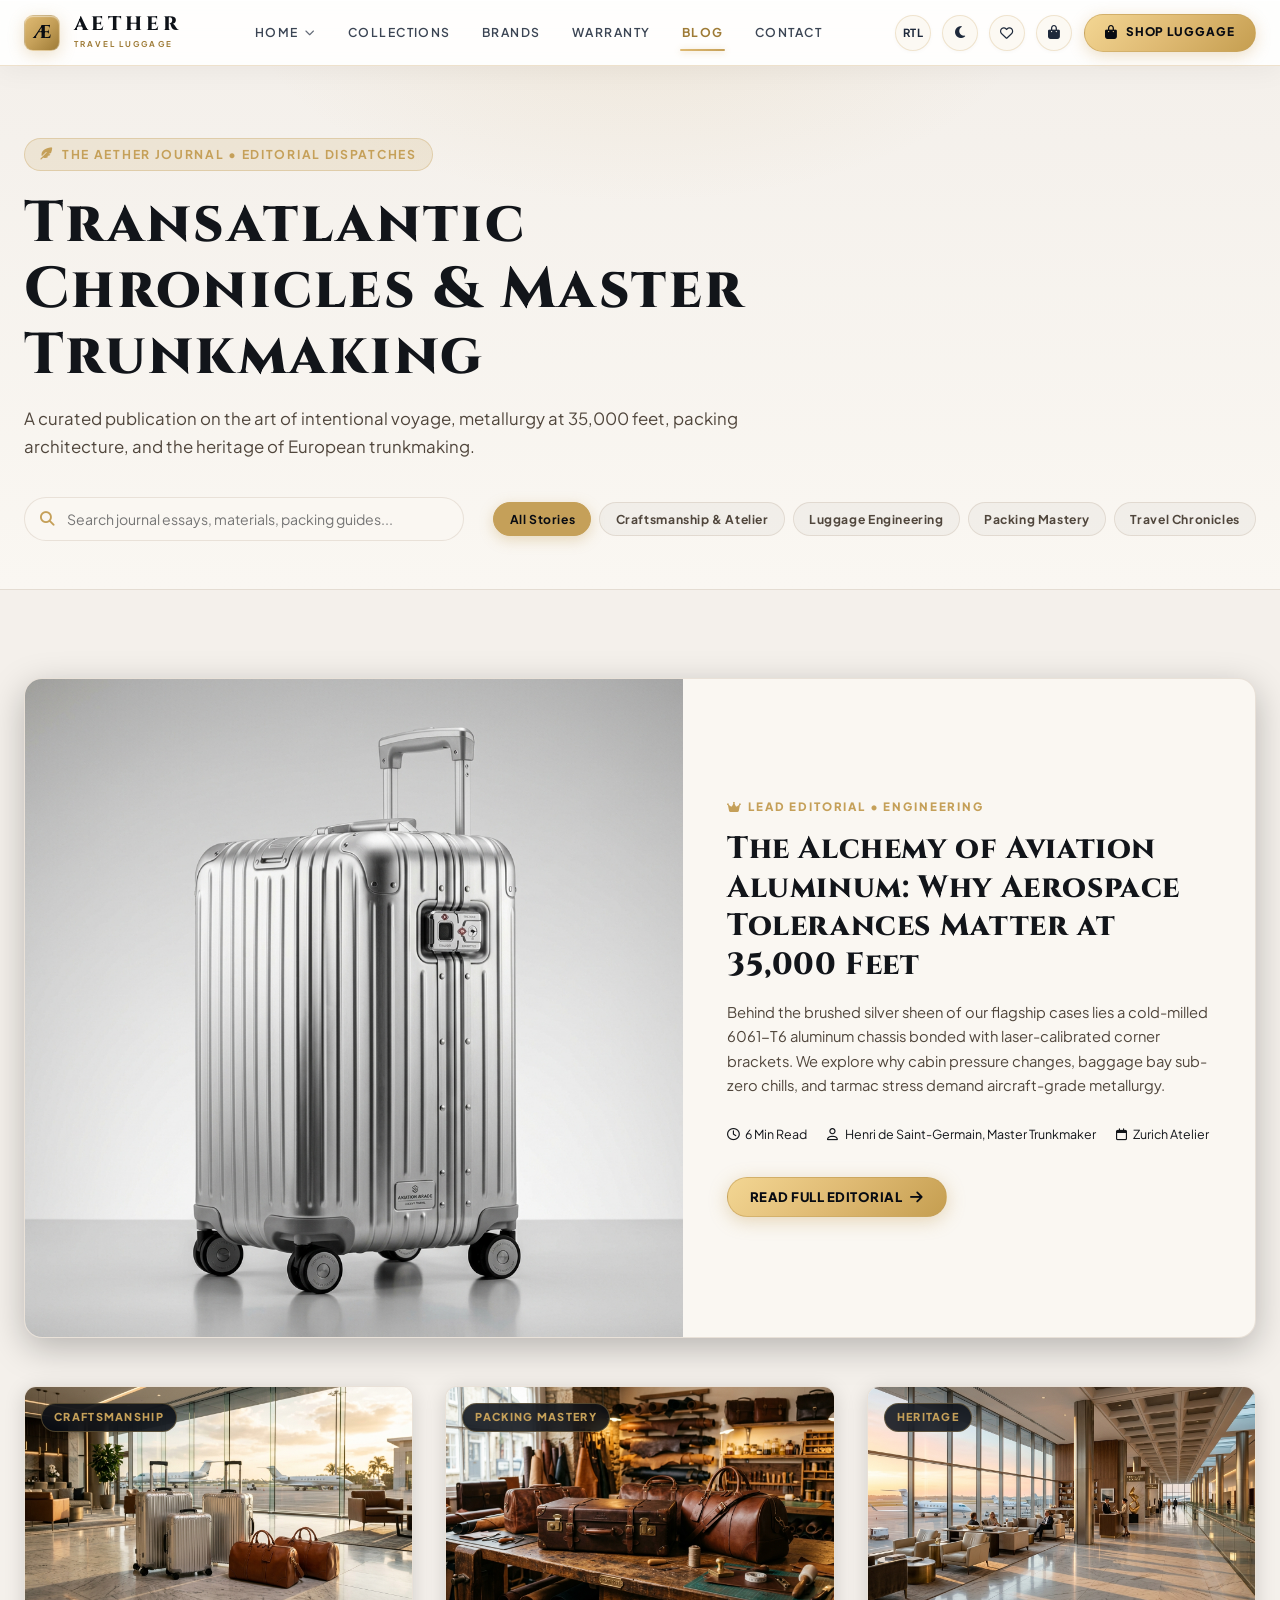
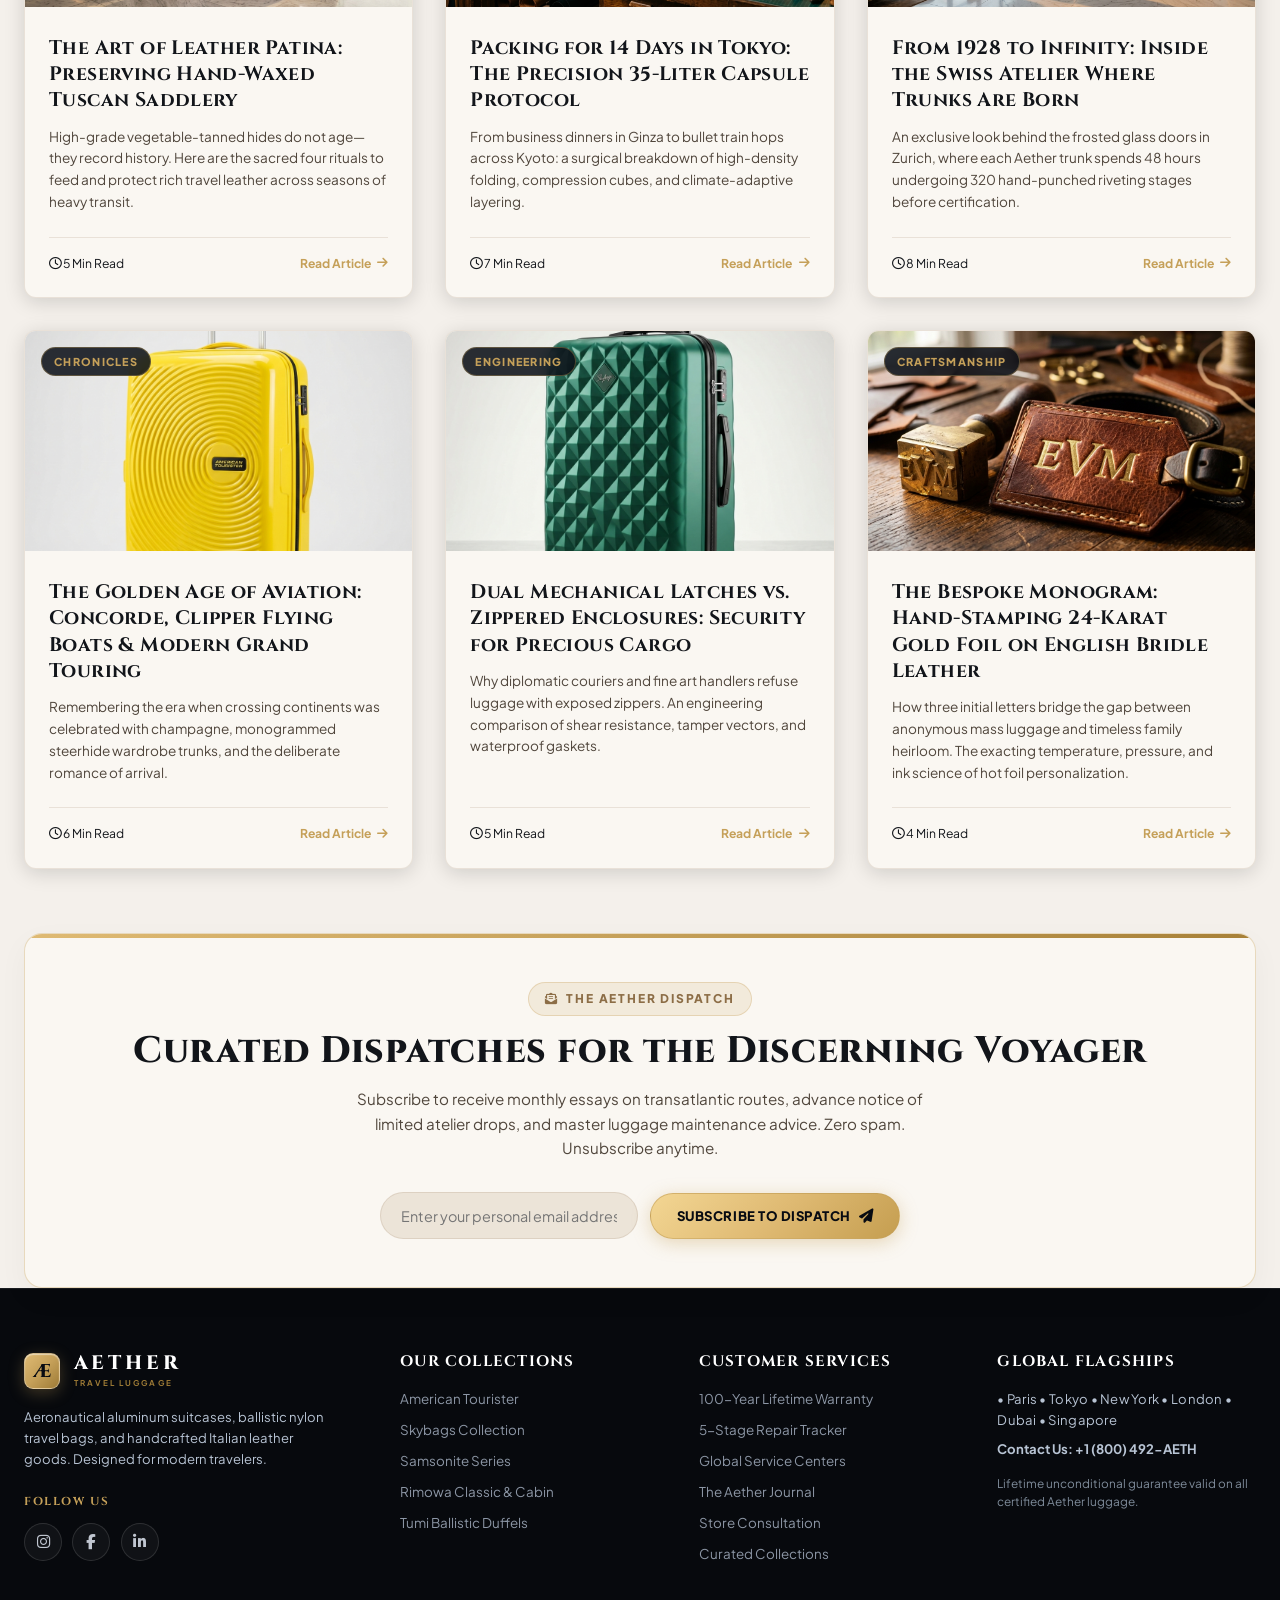
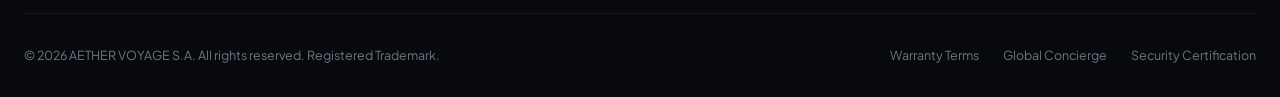
==== blog.html @ dfa5249d "Add files via upload" ====
<!DOCTYPE html>
<html lang="en" dir="ltr" data-theme="light">
<head>
    <!-- Instant Theme & Layout Initializer -->
    <script>
        (function() {
            try {
                var urlTheme = new URLSearchParams(window.location.search).get('theme');
                var savedTheme = urlTheme || localStorage.getItem('aether_theme') || 'light';
                var savedDir = localStorage.getItem('aether_dir') || 'ltr';
                document.documentElement.setAttribute('data-theme', savedTheme);
                document.documentElement.setAttribute('dir', savedDir);
                document.documentElement.setAttribute('lang', savedDir === 'rtl' ? 'ar' : 'en');
            } catch(e) {}
        })();
    </script>

    <meta charset="UTF-8" />
    <meta name="viewport" content="width=device-width, initial-scale=1.0" />
    <meta name="description" content="THE AETHER JOURNAL — Chronicles of High Travel, Master Trunkmaking & The Art of Intentional Voyages. Essays on aeronautical materials, packing mastery, and luggage heritage." />
    <meta name="keywords" content="luxury travel blog, luggage craftsmanship, rimowa care, tumi ballistic duffel, packing guides, aviation aluminum, aether voyage journal" />
    <title>The Aether Journal — Luxury Luggage, Craftsmanship & Travel Chronicles</title>

    <!-- Favicon & Brand Touch Icons -->
    <link rel="icon" type="image/svg+xml" href="assets/images/favicon.svg" />
    <link rel="icon" type="image/png" sizes="32x32" href="assets/images/favicon-32x32.png" />
    <link rel="icon" type="image/png" sizes="16x16" href="assets/images/favicon-16x16.png" />
    <link rel="apple-touch-icon" sizes="180x180" href="assets/images/apple-touch-icon.png" />
    <link rel="shortcut icon" href="favicon.ico" />
    <link rel="manifest" href="site.webmanifest" />
    <meta name="theme-color" content="#dfba73" />

    <!-- Google Fonts -->
    <link rel="preconnect" href="https://fonts.googleapis.com">
    <link rel="preconnect" href="https://fonts.gstatic.com" crossorigin>
    <link href="https://fonts.googleapis.com/css2?family=Cinzel:wght@500;600;700;800;900&family=Playfair+Display:ital,wght@0,500;0,600;0,700;0,800;1,600&family=Plus+Jakarta+Sans:wght@300;400;500;600;700;800&display=swap" rel="stylesheet">

    <!-- FontAwesome 6 Icons CDN -->
    <link rel="stylesheet" href="https://cdnjs.cloudflare.com/ajax/libs/font-awesome/6.5.1/css/all.min.css" />

    <!-- Master Stylesheet -->
    <link rel="stylesheet" href="css/style.css" />

    <style>
        /* ==========================================================================
           The Aether Journal — Editorial Luxury Styles
           ========================================================================== */
        .journal-hero-section {
            padding: 4.5rem 0 3rem;
            background: linear-gradient(180deg, var(--bg-primary) 0%, var(--bg-card) 100%);
            border-bottom: 1px solid var(--border-color);
            position: relative;
            overflow: hidden;
        }

        .journal-hero-section::before {
            content: '';
            position: absolute;
            top: -50%;
            left: 50%;
            transform: translateX(-50%);
            width: 800px;
            height: 400px;
            background: radial-gradient(ellipse at center, rgba(197, 160, 89, 0.12) 0%, transparent 70%);
            pointer-events: none;
        }

        .journal-header-badge {
            display: inline-flex;
            align-items: center;
            gap: 0.5rem;
            background: var(--color-gold-glow);
            color: var(--color-gold);
            border: 1px solid var(--border-gold-subtle);
            border-radius: var(--radius-full);
            padding: 0.35rem 0.95rem;
            font-size: 0.76rem;
            font-weight: 700;
            letter-spacing: 0.14em;
            text-transform: uppercase;
            margin-bottom: 1.25rem;
        }

        .journal-hero-title {
            font-family: var(--font-serif);
            font-size: clamp(2.2rem, 4.5vw, 3.6rem);
            font-weight: 800;
            letter-spacing: 0.04em;
            color: var(--text-primary);
            line-height: 1.15;
            margin-bottom: 1rem;
            max-width: 900px;
        }

        .journal-hero-subtitle {
            font-size: 1.05rem;
            line-height: 1.65;
            color: var(--text-secondary);
            max-width: 720px;
            margin-bottom: 2.25rem;
        }

        /* Search & Filter Bar */
        .journal-toolbar-row {
            display: flex;
            align-items: center;
            justify-content: space-between;
            gap: 1.5rem;
            flex-wrap: wrap;
            margin-top: 1.5rem;
        }

        .journal-search-wrap {
            position: relative;
            flex: 1;
            min-width: 260px;
            max-width: 440px;
        }

        .journal-search-wrap i {
            position: absolute;
            left: 1rem;
            top: 50%;
            transform: translateY(-50%);
            color: var(--color-gold);
            font-size: 0.9rem;
            pointer-events: none;
        }

        [dir="rtl"] .journal-search-wrap i {
            left: auto;
            right: 1rem;
        }

        .journal-search-input {
            width: 100%;
            padding: 0.75rem 1rem 0.75rem 2.6rem;
            background: var(--bg-card);
            border: 1px solid var(--border-color);
            border-radius: var(--radius-full);
            color: var(--text-primary);
            font-size: 0.88rem;
            font-family: var(--font-sans);
            transition: all var(--transition-normal);
        }

        [dir="rtl"] .journal-search-input {
            padding: 0.75rem 2.6rem 0.75rem 1rem;
        }

        .journal-search-input:focus {
            outline: none;
            border-color: var(--color-gold);
            box-shadow: 0 0 0 3px var(--color-gold-glow);
        }

        .journal-pills-row {
            display: flex;
            align-items: center;
            gap: 0.5rem;
            flex-wrap: wrap;
        }

        .journal-pill-btn {
            background: rgba(255, 255, 255, 0.04);
            border: 1px solid var(--border-color);
            color: var(--text-secondary);
            font-size: 0.76rem;
            font-weight: 700;
            padding: 0.5rem 0.95rem;
            border-radius: var(--radius-full);
            cursor: pointer;
            letter-spacing: 0.05em;
            transition: all var(--transition-fast);
            white-space: nowrap;
        }

        [data-theme="light"] .journal-pill-btn {
            background: rgba(0, 0, 0, 0.03);
        }

        .journal-pill-btn:hover {
            border-color: var(--color-gold);
            color: var(--text-primary);
            transform: translateY(-1px);
        }

        .journal-pill-btn.active {
            background: var(--color-gold);
            color: #080b12;
            border-color: var(--color-gold);
            box-shadow: 0 4px 14px rgba(197, 160, 89, 0.35);
        }

        /* Lead Editorial Feature Grand Card */
        .journal-featured-card {
            background: var(--bg-card);
            border: 1px solid var(--border-color);
            border-radius: var(--radius-lg);
            overflow: hidden;
            display: grid;
            grid-template-columns: 1.15fr 1fr;
            margin: 3rem 0;
            box-shadow: 0 10px 35px rgba(0, 0, 0, 0.25);
            transition: transform var(--transition-normal), border-color var(--transition-normal);
        }

        .journal-featured-card:hover {
            transform: translateY(-4px);
            border-color: var(--border-gold-subtle);
        }

        .featured-img-wrap {
            position: relative;
            min-height: 380px;
            overflow: hidden;
        }

        .featured-img-wrap img {
            width: 100%;
            height: 100%;
            object-fit: cover;
            transition: transform 0.6s cubic-bezier(0.16, 1, 0.3, 1);
        }

        .journal-featured-card:hover .featured-img-wrap img {
            transform: scale(1.04);
        }

        .featured-content-wrap {
            padding: 3rem 2.75rem;
            display: flex;
            flex-direction: column;
            justify-content: center;
        }

        .featured-badge {
            display: inline-flex;
            align-items: center;
            gap: 0.4rem;
            color: var(--color-gold);
            font-size: 0.72rem;
            font-weight: 800;
            letter-spacing: 0.16em;
            text-transform: uppercase;
            margin-bottom: 0.85rem;
        }

        .featured-story-title {
            font-family: var(--font-serif);
            font-size: clamp(1.4rem, 2.4vw, 2.1rem);
            font-weight: 800;
            color: var(--text-primary);
            line-height: 1.25;
            margin-bottom: 1rem;
            cursor: pointer;
            transition: color var(--transition-fast);
        }

        .featured-story-title:hover {
            color: var(--color-gold);
        }

        .featured-story-excerpt {
            font-size: 0.92rem;
            color: var(--text-secondary);
            line-height: 1.65;
            margin-bottom: 1.75rem;
        }

        .story-meta-row {
            display: flex;
            align-items: center;
            gap: 1.25rem;
            font-size: 0.78rem;
            color: var(--text-muted);
            margin-bottom: 2rem;
            flex-wrap: wrap;
        }

        .story-meta-row span {
            display: flex;
            align-items: center;
            gap: 0.4rem;
        }

        /* Article Cards Grid */
        .journal-grid {
            display: grid;
            grid-template-columns: repeat(auto-fill, minmax(340px, 1fr));
            gap: 2rem;
            margin-bottom: 4rem;
        }

        .journal-card {
            background: var(--bg-card);
            border: 1px solid var(--border-color);
            border-radius: var(--radius-md);
            overflow: hidden;
            display: flex;
            flex-direction: column;
            box-shadow: 0 4px 20px rgba(0, 0, 0, 0.15);
            transition: all var(--transition-normal);
            cursor: pointer;
        }

        .journal-card:hover {
            transform: translateY(-6px);
            border-color: var(--border-gold-subtle);
            box-shadow: 0 12px 30px rgba(197, 160, 89, 0.15);
        }

        .journal-card-thumb {
            position: relative;
            height: 220px;
            overflow: hidden;
            background: #080b12;
        }

        .journal-card-thumb img {
            width: 100%;
            height: 100%;
            object-fit: cover;
            transition: transform 0.5s ease;
        }

        .journal-card:hover .journal-card-thumb img {
            transform: scale(1.06);
        }

        .journal-card-category {
            position: absolute;
            top: 1rem;
            left: 1rem;
            background: rgba(8, 12, 20, 0.85);
            backdrop-filter: blur(8px);
            color: var(--color-gold);
            font-size: 0.68rem;
            font-weight: 800;
            letter-spacing: 0.12em;
            text-transform: uppercase;
            padding: 0.3rem 0.75rem;
            border-radius: var(--radius-full);
            border: 1px solid rgba(197, 160, 89, 0.35);
        }

        [dir="rtl"] .journal-card-category {
            left: auto;
            right: 1rem;
        }

        .journal-card-body {
            padding: 1.75rem 1.5rem 1.5rem;
            display: flex;
            flex-direction: column;
            flex: 1;
        }

        .journal-card-title {
            font-family: var(--font-serif);
            font-size: 1.22rem;
            font-weight: 700;
            color: var(--text-primary);
            line-height: 1.35;
            margin-bottom: 0.75rem;
            transition: color var(--transition-fast);
        }

        .journal-card:hover .journal-card-title {
            color: var(--color-gold);
        }

        .journal-card-excerpt {
            font-size: 0.85rem;
            color: var(--text-secondary);
            line-height: 1.6;
            margin-bottom: 1.5rem;
            flex: 1;
        }

        .journal-card-footer {
            display: flex;
            align-items: center;
            justify-content: space-between;
            padding-top: 1rem;
            border-top: 1px solid var(--border-color);
            font-size: 0.76rem;
            color: var(--text-muted);
        }

        .journal-read-btn {
            color: var(--color-gold);
            font-weight: 700;
            display: flex;
            align-items: center;
            gap: 0.4rem;
            transition: gap var(--transition-fast);
        }

        .journal-card:hover .journal-read-btn {
            gap: 0.65rem;
        }

        /* Dispatch Newsletter Box */
        .journal-newsletter-section {
            background: var(--bg-card);
            border: 1.5px solid var(--border-gold-subtle);
            border-radius: var(--radius-lg);
            padding: 3rem 2.5rem;
            text-align: center;
            margin: 2.5rem 0 0;
            position: relative;
            overflow: hidden;
            box-shadow: 0 10px 30px rgba(0, 0, 0, 0.04);
        }

        .journal-newsletter-section::before {
            content: '';
            position: absolute;
            top: 0;
            left: 0;
            right: 0;
            height: 4px;
            background: var(--gold-gradient);
        }

        .newsletter-badge {
            display: inline-flex;
            align-items: center;
            gap: 0.45rem;
            color: #8c6d46;
            background: rgba(197, 160, 89, 0.15);
            border: 1px solid rgba(197, 160, 89, 0.3);
            font-size: 0.75rem;
            font-weight: 800;
            letter-spacing: 0.15em;
            text-transform: uppercase;
            padding: 0.4rem 1rem;
            border-radius: var(--radius-full);
            margin-bottom: 0.85rem;
        }

        .newsletter-title {
            font-family: var(--font-serif);
            font-size: clamp(1.6rem, 3vw, 2.3rem);
            font-weight: 800;
            color: var(--text-primary);
            margin-bottom: 0.85rem;
        }

        .newsletter-desc {
            font-size: 0.95rem;
            color: var(--text-secondary);
            max-width: 600px;
            margin: 0 auto 2rem;
            line-height: 1.6;
        }

        .newsletter-form {
            display: flex;
            align-items: center;
            justify-content: center;
            gap: 0.75rem;
            max-width: 520px;
            margin: 0 auto;
            flex-wrap: wrap;
        }

        .newsletter-form input {
            flex: 1;
            min-width: 240px;
            padding: 0.85rem 1.25rem;
            border-radius: var(--radius-full);
            background: var(--bg-surface-elevated, #ffffff);
            border: 1.5px solid var(--border-color);
            color: var(--text-primary);
            font-size: 0.9rem;
            transition: all var(--transition-fast);
        }

        .newsletter-form input:focus {
            outline: none;
            border-color: var(--color-gold);
            box-shadow: 0 0 0 3px var(--color-gold-glow);
        }

        [data-theme="dark"] .journal-newsletter-section {
            background: linear-gradient(135deg, rgba(197, 160, 89, 0.08) 0%, rgba(13, 19, 29, 0.98) 100%);
            border-color: rgba(223, 186, 115, 0.35);
            box-shadow: 0 15px 35px rgba(0, 0, 0, 0.4);
        }

        [data-theme="dark"] .newsletter-badge {
            color: var(--color-gold);
            background: var(--color-gold-glow);
            border-color: var(--border-gold-subtle);
        }

        [data-theme="dark"] .newsletter-title {
            color: #ffffff;
        }

        [data-theme="dark"] .newsletter-desc {
            color: #cbd5e1;
        }

        [data-theme="dark"] .newsletter-form input {
            background: #141b26;
            border-color: rgba(223, 186, 115, 0.25);
            color: #ffffff;
        }

        /* Article Reader Modal */
        .reader-modal-dialog {
            max-width: 820px;
            max-height: 90vh;
            overflow-y: auto;
            padding: 3rem;
            background: var(--bg-card);
            border: 1px solid var(--border-gold-subtle);
            border-radius: var(--radius-lg);
            box-shadow: 0 20px 60px rgba(0, 0, 0, 0.75);
            position: relative;
        }

        .reader-category-badge {
            color: var(--color-gold);
            font-size: 0.75rem;
            font-weight: 800;
            letter-spacing: 0.14em;
            text-transform: uppercase;
            margin-bottom: 0.75rem;
            display: inline-block;
        }

        .reader-title {
            font-family: var(--font-serif);
            font-size: clamp(1.8rem, 3vw, 2.5rem);
            font-weight: 800;
            color: var(--text-primary);
            line-height: 1.25;
            margin-bottom: 1rem;
        }

        .reader-meta-row {
            display: flex;
            align-items: center;
            gap: 1rem;
            font-size: 0.8rem;
            color: var(--text-muted);
            padding-bottom: 1.5rem;
            border-bottom: 1px solid var(--border-color);
            margin-bottom: 2rem;
            flex-wrap: wrap;
        }

        .reader-body-content {
            font-size: 1.02rem;
            line-height: 1.8;
            color: var(--text-secondary);
        }

        .reader-body-content p {
            margin-bottom: 1.5rem;
        }

        .reader-pullquote {
            margin: 2.25rem 0;
            padding: 1.75rem 2rem;
            background: var(--color-gold-glow);
            border-left: 4px solid var(--color-gold);
            border-radius: 0 var(--radius-md) var(--radius-md) 0;
            font-family: var(--font-serif);
            font-style: italic;
            font-size: 1.18rem;
            color: var(--text-primary);
            line-height: 1.6;
        }

        [dir="rtl"] .reader-pullquote {
            border-left: none;
            border-right: 4px solid var(--color-gold);
            border-radius: var(--radius-md) 0 0 var(--radius-md);
        }

        .reader-image-banner {
            width: 100%;
            height: 340px;
            object-fit: cover;
            border-radius: var(--radius-md);
            margin-bottom: 2rem;
            border: 1px solid var(--border-color);
        }

        @media (max-width: 900px) {
            .journal-featured-card {
                grid-template-columns: 1fr;
            }
            .featured-img-wrap {
                min-height: 250px;
            }
            .featured-content-wrap {
                padding: 2rem 1.5rem;
            }
            .reader-modal-dialog {
                padding: 2rem 1.5rem;
            }
        }
    </style>
</head>
<body>

    <!-- =========================================================================
         1. Master Site Header & Navigation Bar
         ========================================================================= -->
    <header class="site-header" id="siteHeader">
        <div class="container header-container">
            
            <!-- Brand Monogram & Logo (Navigates to Home) -->
            <a href="index.html" class="brand-logo" aria-label="Aether Voyage Home">
                <div class="logo-monogram">Æ</div>
                <div class="logo-text-group">
                    <span class="logo-title">AETHER</span>
                    <span class="logo-subtitle">TRAVEL LUGGAGE</span>
                </div>
            </a>

            <!-- Desktop Navigation Menu -->
            <nav class="nav-menu" aria-label="Primary Navigation">
                <div class="nav-item-dropdown">
                    <a href="index.html" class="nav-link dropdown-toggle">
                        <span>Home</span>
                        <i class="fa-solid fa-chevron-down nav-dropdown-arrow"></i>
                    </a>
                    <div class="nav-dropdown-menu">
                        <a href="index.html" class="nav-dropdown-item">
                            <div class="dropdown-item-icon">
                                <i class="fa-solid fa-landmark"></i>
                            </div>
                            <div class="dropdown-item-content">
                                <div class="dropdown-item-title">Home 1: Flagship Showcase</div>
                                <div class="dropdown-item-desc">Classic brand collections & travel luggage</div>
                            </div>
                        </a>
                        <a href="home2.html" class="nav-dropdown-item">
                            <div class="dropdown-item-icon">
                                <i class="fa-solid fa-wand-magic-sparkles"></i>
                            </div>
                            <div class="dropdown-item-content">
                                <div class="dropdown-item-title">Home 2: Bespoke Studio</div>
                                <div class="dropdown-item-desc">Customize bag designs, colors & monograms</div>
                            </div>
                            <span class="dropdown-item-badge">New</span>
                        </a>
                    </div>
                </div>
                <a href="collections.html" class="nav-link">Collections</a>
                <a href="brands.html" class="nav-link">Brands</a>
                <a href="warranty.html" class="nav-link" title="100-Year Warranty & Repair">Warranty</a>
                <a href="blog.html" class="nav-link active">Blog</a>
                <a href="contact.html" class="nav-link" title="Contact Concierge">Contact</a>
            </nav>

            <!-- Concise Action Utilities -->
            <div class="header-actions">
                <!-- LTR / RTL Direction Toggle -->
                <button id="dirToggle" class="compact-tool-btn" title="Toggle Layout Direction (LTR/RTL)" aria-label="Toggle Direction">
                    <span>RTL</span>
                </button>

                <!-- Light / Dark Theme Toggle -->
                <button id="themeToggle" class="compact-tool-btn" title="Toggle Dark / Light Theme" aria-label="Toggle Theme">
                    <i class="fa-solid fa-sun"></i>
                </button>

                <!-- Private Wishlist Button -->
                <button id="wishlistBtn" class="compact-tool-btn wishlist-open-btn" title="Open Wishlist" aria-label="Open Wishlist">
                    <i class="fa-regular fa-heart"></i>
                    <span class="action-badge wishlist-count-badge" style="display: none;">0</span>
                </button>

                <!-- Luggage Cart Button -->
                <button id="cartBtn" class="compact-tool-btn cart-open-btn" title="Open Luggage Cart" aria-label="Open Luggage Cart">
                    <i class="fa-solid fa-bag-shopping"></i>
                    <span class="action-badge cart-count-badge" style="display: none;">0</span>
                </button>

                <!-- Primary Header Action CTA -->
                <a href="collections.html" class="header-cta-btn" id="headerCtaBtn" title="Shop Curated Luxury Luggage">
                    <i class="fa-solid fa-bag-shopping"></i>
                    <span>Shop Luggage</span>
                </a>

                <!-- Mobile Menu Hamburger -->
                <button id="mobileMenuToggle" class="hamburger-btn" aria-label="Open Mobile Menu">
                    <i class="fa-solid fa-bars"></i>
                </button>
            </div>

        </div>
    </header>

    <!-- Mobile Off-Canvas Drawer -->
    <div class="mobile-nav-drawer" id="mobileMenu">
        <div class="mobile-nav-header">
            <a href="index.html" class="brand-logo" aria-label="Aether Voyage Home">
                <div class="logo-monogram">Æ</div>
                <span class="logo-title">AETHER</span>
            </a>
            <button class="drawer-close-btn" id="mobileMenuClose" aria-label="Close Menu">
                <i class="fa-solid fa-xmark"></i>
            </button>
        </div>

        <div class="mobile-nav-links">
            <div class="mobile-nav-dropdown-section">
                <a href="index.html" class="mobile-nav-link">
                    <i class="fa-solid fa-house"></i> Home
                </a>
                <div class="mobile-nav-subgroup">
                    <a href="index.html" class="mobile-nav-sublink">
                        <span>Home 1: Flagship Showcase</span>
                        <i class="fa-solid fa-landmark"></i>
                    </a>
                    <a href="home2.html" class="mobile-nav-sublink">
                        <span>Home 2: Bespoke Studio</span>
                        <i class="fa-solid fa-wand-magic-sparkles"></i>
                    </a>
                </div>
            </div>
            <a href="collections.html" class="mobile-nav-link">
                <i class="fa-solid fa-suitcase-rolling"></i> Collections
            </a>
            <a href="brands.html" class="mobile-nav-link">
                <i class="fa-solid fa-award"></i> Brands
            </a>
            <a href="warranty.html" class="mobile-nav-link">
                <i class="fa-solid fa-shield-halved"></i> 100-Year Warranty
            </a>
            <a href="blog.html" class="mobile-nav-link active">
                <i class="fa-solid fa-newspaper"></i> Blog & Journal
            </a>
            <a href="contact.html" class="mobile-nav-link">
                <i class="fa-solid fa-headset"></i> Contact Us
            </a>
            <a href="collections.html" class="mobile-nav-link mobile-nav-cta">
                <i class="fa-solid fa-suitcase-rolling"></i> <span>Shop Luggage</span>
            </a>
            <a href="#wishlist" class="mobile-nav-link wishlist-open-btn">
                <i class="fa-regular fa-heart"></i>
                <span>Private Wishlist</span>
                <span class="action-badge wishlist-count-badge" style="margin-left: auto; display: none;">0</span>
            </a>
        </div>

        <div class="mobile-nav-footer">
            <div class="mobile-tools-grid">
                <button id="themeToggleMobile" class="btn btn-secondary btn-sm" style="flex:1;">
                    <i class="fa-solid fa-sun"></i> Theme
                </button>
                <button id="dirToggleMobile" class="btn btn-secondary btn-sm" style="flex:1;">
                    <span>RTL / LTR</span>
                </button>
            </div>
        </div>
    </div>

    <!-- =========================================================================
         2. Journal Hero & Filter Toolbar
         ========================================================================= -->
    <main class="journal-page-main">
        <section class="journal-hero-section">
            <div class="container">
                <span class="journal-header-badge">
                    <i class="fa-solid fa-feather-pointed"></i> The Aether Journal &bull; Editorial Dispatches
                </span>
                <h1 class="journal-hero-title">Transatlantic Chronicles & Master Trunkmaking</h1>
                <p class="journal-hero-subtitle">
                    A curated publication on the art of intentional voyage, metallurgy at 35,000 feet, packing architecture, and the heritage of European trunkmaking.
                </p>

                <!-- Search & Category Filters -->
                <div class="journal-toolbar-row">
                    <div class="journal-search-wrap">
                        <i class="fa-solid fa-magnifying-glass"></i>
                        <input type="text" id="journalSearchInput" class="journal-search-input" placeholder="Search journal essays, materials, packing guides..." />
                    </div>
                    <div class="journal-pills-row" id="journalFilterPills">
                        <button class="journal-pill-btn active" data-category="all">All Stories</button>
                        <button class="journal-pill-btn" data-category="craftsmanship">Craftsmanship & Atelier</button>
                        <button class="journal-pill-btn" data-category="engineering">Luggage Engineering</button>
                        <button class="journal-pill-btn" data-category="packing">Packing Mastery</button>
                        <button class="journal-pill-btn" data-category="chronicles">Travel Chronicles</button>
                    </div>
                </div>
            </div>
        </section>

        <!-- =========================================================================
             3. Lead Story Feature & Article Grid
             ========================================================================= -->
        <section class="journal-content-section" style="padding: 2.5rem 0 0;">
            <div class="container">
                
                <!-- Lead Grand Editorial Card -->
                <article class="journal-featured-card" onclick="openStoryModal('featured')">
                    <div class="featured-img-wrap">
                        <img src="assets/images/aether_horizon_silver.jpg" alt="Aviation Grade Aluminum Trunk Engineering" />
                    </div>
                    <div class="featured-content-wrap">
                        <div class="featured-badge"><i class="fa-solid fa-crown"></i> Lead Editorial &bull; Engineering</div>
                        <h2 class="featured-story-title">The Alchemy of Aviation Aluminum: Why Aerospace Tolerances Matter at 35,000 Feet</h2>
                        <p class="featured-story-excerpt">
                            Behind the brushed silver sheen of our flagship cases lies a cold-milled 6061-T6 aluminum chassis bonded with laser-calibrated corner brackets. We explore why cabin pressure changes, baggage bay sub-zero chills, and tarmac stress demand aircraft-grade metallurgy.
                        </p>
                        <div class="story-meta-row">
                            <span><i class="fa-regular fa-clock"></i> 6 Min Read</span>
                            <span><i class="fa-regular fa-user"></i> Henri de Saint-Germain, Master Trunkmaker</span>
                            <span><i class="fa-regular fa-calendar"></i> Zurich Atelier</span>
                        </div>
                        <div>
                            <button class="btn btn-primary" style="padding: 0.65rem 1.35rem;">
                                <span>Read Full Editorial</span> <i class="fa-solid fa-arrow-right"></i>
                            </button>
                        </div>
                    </div>
                </article>

                <!-- Article Grid -->
                <div class="journal-grid" id="journalGrid">

                    <!-- Article 1 -->
                    <article class="journal-card" data-category="craftsmanship" onclick="openStoryModal(1)">
                        <div class="journal-card-thumb">
                            <span class="journal-card-category">Craftsmanship</span>
                            <img src="assets/images/travel_bags_home1.jpg" alt="Vintage Leather Travel Bags" />
                        </div>
                        <div class="journal-card-body">
                            <h3 class="journal-card-title">The Art of Leather Patina: Preserving Hand-Waxed Tuscan Saddlery</h3>
                            <p class="journal-card-excerpt">
                                High-grade vegetable-tanned hides do not age—they record history. Here are the sacred four rituals to feed and protect rich travel leather across seasons of heavy transit.
                            </p>
                            <div class="journal-card-footer">
                                <span><i class="fa-regular fa-clock"></i> 5 Min Read</span>
                                <span class="journal-read-btn">Read Article <i class="fa-solid fa-arrow-right"></i></span>
                            </div>
                        </div>
                    </article>

                    <!-- Article 2 -->
                    <article class="journal-card" data-category="packing" onclick="openStoryModal(2)">
                        <div class="journal-card-thumb">
                            <span class="journal-card-category">Packing Mastery</span>
                            <img src="assets/images/travel_bags_home2.jpg" alt="Bespoke Capsule Packing System" />
                        </div>
                        <div class="journal-card-body">
                            <h3 class="journal-card-title">Packing for 14 Days in Tokyo: The Precision 35-Liter Capsule Protocol</h3>
                            <p class="journal-card-excerpt">
                                From business dinners in Ginza to bullet train hops across Kyoto: a surgical breakdown of high-density folding, compression cubes, and climate-adaptive layering.
                            </p>
                            <div class="journal-card-footer">
                                <span><i class="fa-regular fa-clock"></i> 7 Min Read</span>
                                <span class="journal-read-btn">Read Article <i class="fa-solid fa-arrow-right"></i></span>
                            </div>
                        </div>
                    </article>

                    <!-- Article 3 -->
                    <article class="journal-card" data-category="craftsmanship" onclick="openStoryModal(3)">
                        <div class="journal-card-thumb">
                            <span class="journal-card-category">Heritage</span>
                            <img src="assets/images/luxury_travel_bg.jpg" alt="Grand Touring Transatlantic Heritage" />
                        </div>
                        <div class="journal-card-body">
                            <h3 class="journal-card-title">From 1928 to Infinity: Inside the Swiss Atelier Where Trunks Are Born</h3>
                            <p class="journal-card-excerpt">
                                An exclusive look behind the frosted glass doors in Zurich, where each Aether trunk spends 48 hours undergoing 320 hand-punched riveting stages before certification.
                            </p>
                            <div class="journal-card-footer">
                                <span><i class="fa-regular fa-clock"></i> 8 Min Read</span>
                                <span class="journal-read-btn">Read Article <i class="fa-solid fa-arrow-right"></i></span>
                            </div>
                        </div>
                    </article>

                    <!-- Article 4 -->
                    <article class="journal-card" data-category="chronicles" onclick="openStoryModal(4)">
                        <div class="journal-card-thumb">
                            <span class="journal-card-category">Chronicles</span>
                            <img src="assets/images/at_curio_yellow.jpg" alt="Vibrant Modern Travel Voyages" />
                        </div>
                        <div class="journal-card-body">
                            <h3 class="journal-card-title">The Golden Age of Aviation: Concorde, Clipper Flying Boats & Modern Grand Touring</h3>
                            <p class="journal-card-excerpt">
                                Remembering the era when crossing continents was celebrated with champagne, monogrammed steerhide wardrobe trunks, and the deliberate romance of arrival.
                            </p>
                            <div class="journal-card-footer">
                                <span><i class="fa-regular fa-clock"></i> 6 Min Read</span>
                                <span class="journal-read-btn">Read Article <i class="fa-solid fa-arrow-right"></i></span>
                            </div>
                        </div>
                    </article>

                    <!-- Article 5 -->
                    <article class="journal-card" data-category="engineering" onclick="openStoryModal(5)">
                        <div class="journal-card-thumb">
                            <span class="journal-card-category">Engineering</span>
                            <img src="assets/images/skybags_rubik_emerald.jpg" alt="Advanced Polycarbonate Shock Absorption" />
                        </div>
                        <div class="journal-card-body">
                            <h3 class="journal-card-title">Dual Mechanical Latches vs. Zippered Enclosures: Security for Precious Cargo</h3>
                            <p class="journal-card-excerpt">
                                Why diplomatic couriers and fine art handlers refuse luggage with exposed zippers. An engineering comparison of shear resistance, tamper vectors, and waterproof gaskets.
                            </p>
                            <div class="journal-card-footer">
                                <span><i class="fa-regular fa-clock"></i> 5 Min Read</span>
                                <span class="journal-read-btn">Read Article <i class="fa-solid fa-arrow-right"></i></span>
                            </div>
                        </div>
                    </article>

                    <!-- Article 6 -->
                    <article class="journal-card" data-category="craftsmanship" onclick="openStoryModal(6)">
                        <div class="journal-card-thumb">
                            <span class="journal-card-category">Craftsmanship</span>
                            <img src="assets/images/bespoke_monogram_leather.jpg" alt="Hot-Stamped Gold Monograms" />
                        </div>
                        <div class="journal-card-body">
                            <h3 class="journal-card-title">The Bespoke Monogram: Hand-Stamping 24-Karat Gold Foil on English Bridle Leather</h3>
                            <p class="journal-card-excerpt">
                                How three initial letters bridge the gap between anonymous mass luggage and timeless family heirloom. The exacting temperature, pressure, and ink science of hot foil personalization.
                            </p>
                            <div class="journal-card-footer">
                                <span><i class="fa-regular fa-clock"></i> 4 Min Read</span>
                                <span class="journal-read-btn">Read Article <i class="fa-solid fa-arrow-right"></i></span>
                            </div>
                        </div>
                    </article>

                </div>

                <!-- Newsletter VIP Subscription Box -->
                <div class="journal-newsletter-section">
                    <span class="newsletter-badge"><i class="fa-solid fa-envelope-open-text"></i> The Aether Dispatch</span>
                    <h2 class="newsletter-title">Curated Dispatches for the Discerning Voyager</h2>
                    <p class="newsletter-desc">
                        Subscribe to receive monthly essays on transatlantic routes, advance notice of limited atelier drops, and master luggage maintenance advice. Zero spam. Unsubscribe anytime.
                    </p>
                    <form class="newsletter-form" onsubmit="event.preventDefault(); handleNewsletterSubmit();">
                        <input type="email" id="dispatchEmailInput" placeholder="Enter your personal email address" required />
                        <button type="submit" class="btn btn-primary" style="padding: 0.85rem 1.6rem;">
                            <span>Subscribe to Dispatch</span> <i class="fa-solid fa-paper-plane"></i>
                        </button>
                    </form>
                </div>

            </div>
        </section>
    </main>

    <!-- =========================================================================
         4. Article Reader Modal
         ========================================================================= -->
    <div class="modal-backdrop" id="articleReaderModal">
        <div class="modal-dialog reader-modal-dialog">
            <button class="modal-close-btn" onclick="closeStoryModal()"><i class="fa-solid fa-xmark"></i></button>
            <div id="storyModalContent">
                <!-- Dynamically Populated by JavaScript -->
            </div>
        </div>
    </div>

    <!-- =========================================================================
         5. Luggage Cart Drawer & Wishlist
         ========================================================================= -->
    <aside class="slide-drawer" id="cartDrawer" aria-label="Luggage Cart Drawer">
        <div class="drawer-header">
            <div class="drawer-title-group">
                <i class="fa-solid fa-bag-shopping" style="color: var(--color-gold);"></i>
                <h3 class="drawer-title">Luggage Cart</h3>
                <span class="drawer-count-badge cart-count-badge">0</span>
            </div>
            <button class="drawer-close-btn" id="cartDrawerClose"><i class="fa-solid fa-xmark"></i></button>
        </div>
        <div class="shipping-progress-box">
            <div class="shipping-progress-text" id="shippingProgressText">
                Add <strong>$500</strong> for Complimentary Express Shipping
            </div>
            <div class="shipping-bar-bg">
                <div class="shipping-bar-fill" id="shippingProgressBar" style="width: 0%;"></div>
            </div>
        </div>
        <div class="drawer-body" id="cartItemsList"></div>
        <div class="drawer-footer">
            <div class="promo-form">
                <input type="text" class="promo-input" id="promoCodeInput" placeholder="PROMO CODE (VOYAGE10)">
                <button class="promo-btn" id="applyPromoBtn" type="button">Apply</button>
            </div>
            <div class="cart-totals-list">
                <div class="cart-totals-row">
                    <span>Subtotal</span>
                    <span id="cartSubtotal">$0</span>
                </div>
                <div class="cart-totals-row" id="cartDiscountRow" style="display: none; color: #10b981;">
                    <span>Member Discount</span>
                    <span id="cartDiscount">-$0</span>
                </div>
                <div class="cart-totals-row font-bold text-lg">
                    <span>Total</span>
                    <span id="cartTotal" style="color: var(--color-gold);">$0</span>
                </div>
            </div>
            <button class="checkout-btn" id="checkoutBtn">
                <i class="fa-solid fa-lock"></i> Proceed to Checkout
            </button>
        </div>
    </aside>

    <aside class="slide-drawer" id="wishlistDrawer" aria-label="Wishlist Drawer">
        <div class="drawer-header">
            <div class="drawer-title-group">
                <i class="fa-solid fa-heart" style="color: var(--color-gold);"></i>
                <h3 class="drawer-title">My Wishlist</h3>
                <span class="drawer-count-badge wishlist-count-badge">0</span>
            </div>
            <button class="drawer-close-btn" id="wishlistDrawerClose"><i class="fa-solid fa-xmark"></i></button>
        </div>
        <div class="drawer-body" id="wishlistItemsList"></div>
        <div class="drawer-footer" id="wishlistDrawerFooter" style="display: none;"></div>
    </aside>

    <!-- Express Checkout Modal -->
    <div class="modal-backdrop" id="checkoutModal">
        <div class="modal-dialog checkout-dialog" id="checkoutDialogContent">
            <button class="modal-close-btn" id="checkoutModalClose"><i class="fa-solid fa-xmark"></i></button>
        </div>
    </div>

    <div class="drawer-backdrop" id="drawerBackdrop"></div>
    <div id="toastContainer"></div>

    <!-- =========================================================================
         6. Master Footer
         ========================================================================= -->
    <footer class="site-footer">
        <div class="container">
            <div class="footer-top-grid">
                <div>
                    <a href="index.html" class="brand-logo" style="margin-bottom: 1rem; text-decoration: none;" aria-label="Aether Voyage Home">
                        <div class="logo-monogram">Æ</div>
                        <div class="logo-text-group">
                            <span class="logo-title" style="color: #fff;">AETHER</span>
                            <span class="logo-subtitle">TRAVEL LUGGAGE</span>
                        </div>
                    </a>
                    <p class="footer-brand-desc" style="font-size: 0.82rem; color: #b8c4d4; line-height: 1.6; max-width: 300px;">
                        Aeronautical aluminum suitcases, ballistic nylon travel bags, and handcrafted Italian leather goods. Designed for modern travelers.
                    </p>
                    <div class="footer-social-block">
                        <span class="footer-social-label">Follow Us</span>
                        <div class="footer-social-icons">
                            <a href="https://www.instagram.com/accounts/login/" target="_blank" rel="noopener noreferrer" class="footer-social-btn instagram" aria-label="Follow us on Instagram">
                                <i class="fa-brands fa-instagram"></i>
                            </a>
                            <a href="https://www.facebook.com/login/" target="_blank" rel="noopener noreferrer" class="footer-social-btn facebook" aria-label="Follow us on Facebook">
                                <i class="fa-brands fa-facebook-f"></i>
                            </a>
                            <a href="https://www.linkedin.com/login" target="_blank" rel="noopener noreferrer" class="footer-social-btn linkedin" aria-label="Follow us on LinkedIn">
                                <i class="fa-brands fa-linkedin-in"></i>
                            </a>
                        </div>
                    </div>
                </div>

                <div>
                    <h4 class="footer-col-title">Our Collections</h4>
                    <ul class="footer-links-list">
                        <li><a href="collections.html?brand=American+Tourister" class="footer-link">American Tourister</a></li>
                        <li><a href="collections.html?brand=Skybags" class="footer-link">Skybags Collection</a></li>
                        <li><a href="collections.html?brand=Samsonite" class="footer-link">Samsonite Series</a></li>
                        <li><a href="collections.html?brand=Rimowa" class="footer-link">Rimowa Classic & Cabin</a></li>
                        <li><a href="collections.html?brand=Tumi" class="footer-link">Tumi Ballistic Duffels</a></li>
                    </ul>
                </div>

                <div>
                    <h4 class="footer-col-title">Customer Services</h4>
                    <ul class="footer-links-list">
                        <li><a href="warranty.html" class="footer-link">100-Year Lifetime Warranty</a></li>
                        <li><a href="warranty.html#tracker" class="footer-link">5-Stage Repair Tracker</a></li>
                        <li><a href="warranty.html#service-centers" class="footer-link">Global Service Centers</a></li>
                        <li><a href="blog.html" class="footer-link">The Aether Journal</a></li>
                        <li><a href="contact.html" class="footer-link">Store Consultation</a></li>
                        <li><a href="collections.html" class="footer-link">Curated Collections</a></li>
                    </ul>
                </div>

                <div>
                    <h4 class="footer-col-title">Global Flagships</h4>
                    <p class="footer-cities" style="font-size: 0.82rem; color: #b8c4d4; line-height: 1.6;">
                        &bull; Paris &bull; Tokyo &bull; New York &bull; London &bull; Dubai &bull; Singapore
                    </p>
                    <p style="font-size: 0.82rem; color: var(--color-gold); font-weight: 700; margin-top: 0.5rem; margin-bottom: 1rem;">
                        Contact Us: +1 (800) 492-AETH
                    </p>
                    <span style="display: block; font-size: 0.74rem; color: #7f8c9b;">
                        Lifetime unconditional guarantee valid on all certified Aether luggage.
                    </span>
                </div>
            </div>

            <div class="footer-bottom">
                <span class="footer-copyright">&copy; 2026 AETHER VOYAGE S.A. All rights reserved. Registered Trademark.</span>
                <div class="footer-legal-links">
                    <a href="warranty.html">Warranty Terms</a>
                    <a href="contact.html">Global Concierge</a>
                    <a href="site.webmanifest">Security Certification</a>
                </div>
            </div>
        </div>
    </footer>

    <!-- Global Application Scripts -->
    <script src="js/data.js"></script>
    <script src="js/theme.js"></script>
    <script src="js/auth.js"></script>
    <script src="js/cart.js"></script>
    <script src="js/catalog.js"></script>
    <script src="js/checkout.js"></script>
    <script src="js/app.js"></script>

    <!-- Blog Interactive Script -->
    <script>
        const STORIES_DATA = {
            'featured': {
                category: 'Lead Editorial &bull; Engineering',
                title: 'The Alchemy of Aviation Aluminum: Why Aerospace Tolerances Matter at 35,000 Feet',
                meta: '6 Min Read &bull; By Henri de Saint-Germain &bull; Zurich Atelier Archive',
                image: 'assets/images/aether_horizon_silver.jpg',
                content: `
                    <p>When commercial passenger airliners cruise at 35,000 feet, the external skin endures ambient temperatures dropping to -55°C, ferocious slipstreams, and relentless pressurization cycles. Most luggage built from brittle commodity plastics cracks or deforms under these precise atmospheric conditions.</p>
                    <div class="reader-pullquote">
                        "An Aether case is not merely luggage; it is an unpressurized cargo container designed with the same alloy integrity as an Airbus fuselage."
                    </div>
                    <p>At the heart of every Aether Horizon case is 6061-T6 aluminum—an alloy blended with magnesium and silicon, heat-treated to maximize tensile yield strength. Rather than stamping thin metal foil, our atelier mills 1.2mm cold-rolled sheets, reinforcing each corner with high-impact die-cast caps secured by solid, hand-peened rivets.</p>
                    <p>The result is a shell that does not shatter under baggage handling drops. When impacted, high-grade aluminum absorbs kinetic energy through micro-deflections, creating a battle scar of travel honor rather than catastrophic structural failure.</p>
                    <p>Our neoprene perimeter gasket forms an airtight hermetic seal when the dual TSA combination latches engage, barring moisture, dust, and pressure fluctuations from reaching the interior contents.</p>
                `
            },
            '1': {
                category: 'Craftsmanship & Atelier',
                title: 'The Art of Leather Patina: Preserving Hand-Waxed Tuscan Saddlery',
                meta: '5 Min Read &bull; By Marco Bellini &bull; Florence Guild',
                image: 'assets/images/travel_bags_home1.jpg',
                content: `
                    <p>Unlike synthetic coated leathers designed never to change, full-grain vegetable-tanned leather is alive. Every humid monsoon in Mumbai, dry afternoon in Dubai, or damp taxi ride through London gently imparts character to the hide.</p>
                    <div class="reader-pullquote">
                        "A pristine leather bag has potential; a well-traveled duffel with ten years of patina possesses a soul."
                    </div>
                    <p>To preserve supple elasticity without accelerating breakdown, apply natural beeswax conditioning balm twice a year. Buff with horsehair brushes in circular motions to distribute natural oils evenly across edge burnishings.</p>
                    <p>Store your leather duffel in its breathable linen dustbag away from direct sunlight, allowing the hide to breathe naturally between transatlantic departures.</p>
                `
            },
            '2': {
                category: 'Packing Mastery',
                title: 'Packing for 14 Days in Tokyo: The Precision 35-Liter Capsule Protocol',
                meta: '7 Min Read &bull; By Kenji Takahashi &bull; Tokyo Executive Travel',
                image: 'assets/images/travel_bags_home2.jpg',
                content: `
                    <p>Traveling light across Japan requires discipline, aesthetic versatility, and respect for public transit etiquette. Navigating Shinkansen aisles and traditional ryokan corridors with oversized luggage is cumbersome.</p>
                    <p>The 35-liter carry-on formula relies on high-twist merino wool, unlined Japanese linen jackets, and compression packing systems that reduce air volume by 45%.</p>
                    <div class="reader-pullquote">
                        "Pack three pairs of shoes maximum: one on your feet, one dress oxford in the base compartment, and one lightweight minimalist walking sneaker."
                    </div>
                    <p>By organizing shirts in flat parchment folders and grouping tech peripherals into dedicated padded sleeves, you can breeze through Narita customs and be checking into your hotel within minutes of deplaning.</p>
                `
            },
            '3': {
                category: 'Heritage',
                title: 'From 1928 to Infinity: Inside the Swiss Atelier Where Trunks Are Born',
                meta: '8 Min Read &bull; Atelier Historian &bull; Zurich',
                image: 'assets/images/luxury_travel_bg.jpg',
                content: `
                    <p>Founded on the shores of Lake Zurich in 1928, Aether began as an engineering consultancy supplying lightweight alloy components for early flying boat expeditions across the Mediterranean.</p>
                    <p>When airliners took over passenger transport in the 1950s, the atelier redirected its metallurgical mastery to build indestructible luggage for diplomatic couriers, concert violinists, and transatlantic explorers.</p>
                    <div class="reader-pullquote">
                        "Every rivet is hammered by hand. There is no automated robot on earth that can feel the subtle resistance of cold aluminum like a master craftsman."
                    </div>
                    <p>Today, our 100-Year Unconditional Lifetime Guarantee is backed by this unbroken lineage of precision manufacturing and permanently registered serial archives.</p>
                `
            },
            '4': {
                category: 'Chronicles',
                title: 'The Golden Age of Aviation: Concorde, Clipper Flying Boats & Modern Grand Touring',
                meta: '6 Min Read &bull; Aviation Heritage &bull; London',
                image: 'assets/images/at_curio_yellow.jpg',
                content: `
                    <p>There was a time when traveling across the Atlantic was not an exercise in endurance, but an occasion of state. On the Pan American Boeing 314 Clipper, passengers were served seven-course dinners on silver platters as the flying boat hovered above the waves.</p>
                    <p>When Concorde conquered Mach 2 in the 1970s, crossing from Heathrow to JFK took under three and a half hours, with passengers arriving before the local time they departed.</p>
                    <div class="reader-pullquote">
                        "The golden age was not defined by speed alone, but by the dignity of the gear carried. Luggage was an architectural statement of purpose."
                    </div>
                    <p>Aether cases preserve this heritage through ribbed aerodynamic silhouettes and silent Japanese spinner wheels engineered for effortless gliding through private air terminals.</p>
                `
            },
            '5': {
                category: 'Engineering',
                title: 'Dual Mechanical Latches vs. Zippered Enclosures: Security for Precious Cargo',
                meta: '5 Min Read &bull; Diplomatic Security Guild &bull; Geneva',
                image: 'assets/images/skybags_rubik_emerald.jpg',
                content: `
                    <p>A common ballpoint pen pressed against any standard luggage zipper can breach the teeth in 1.5 seconds without breaking the padlock—allowing thieves to pilfer contents and re-zip the track invisibly.</p>
                    <p>For high-value electronics, diplomatic paperwork, and bespoke tailoring, zippered enclosures represent an unacceptable security liability.</p>
                    <div class="reader-pullquote">
                        "Extruded aluminum perimeter tongue-and-groove frames resist crowbar leverage up to 450 kilograms of force."
                    </div>
                    <p>Aether suitcases replace zippers entirely with integrated aluminum frame tongues and dual flush TSA mechanical combination locks that mechanically clamp the two case halves together with watertight pressure.</p>
                `
            },
            '6': {
                category: 'Craftsmanship',
                title: 'The Bespoke Monogram: Hand-Stamping 24-Karat Gold Foil on English Bridle Leather',
                meta: '4 Min Read &bull; Master Calligrapher &bull; Paris',
                image: 'assets/images/bespoke_monogram_leather.jpg',
                content: `
                    <p>In our bespoke studio, personalization is treated with the reverence of illumination. Brass typography punches dating back to the 1930s are heated to precisely 118°C before fusing pure 24-karat gold foil into vegetable-tanned bridle leather.</p>
                    <p>The stamp penetrates 0.8mm into the leather grain, ensuring that friction from luggage carousels and handling straps will never fade the luster of your initials.</p>
                    <div class="reader-pullquote">
                        "Your monogram is your personal seal upon the world, accompanying you across every port, tarmac, and frontier."
                    </div>
                    <p>Experience our interactive bespoke customizer on Home 2 to preview custom monogramming, leather strap pairings, and engraved serial badges in real-time.</p>
                `
            }
        };

        // Open Reading Modal
        function openStoryModal(storyId) {
            const story = STORIES_DATA[storyId];
            if (!story) return;

            const modal = document.getElementById('articleReaderModal');
            const container = document.getElementById('storyModalContent');
            if (!modal || !container) return;

            container.innerHTML = `
                <span class="reader-category-badge"><i class="fa-solid fa-feather-pointed"></i> ${story.category}</span>
                <h2 class="reader-title">${story.title}</h2>
                <div class="reader-meta-row">
                    <span>${story.meta}</span>
                </div>
                <img src="${story.image}" alt="${story.title}" class="reader-image-banner" />
                <div class="reader-body-content">
                    ${story.content}
                </div>
                <div style="margin-top: 2.5rem; padding-top: 1.5rem; border-top: 1px solid var(--border-color); display: flex; justify-content: space-between; align-items: center; flex-wrap: wrap; gap: 1rem;">
                    <a href="collections.html" class="btn btn-primary btn-sm">
                        <i class="fa-solid fa-suitcase-rolling"></i> Explore Featured Luggage
                    </a>
                    <button class="btn btn-outline btn-sm" onclick="closeStoryModal()">
                        Close Article
                    </button>
                </div>
            `;

            modal.classList.add('active');
            document.body.classList.add('no-scroll');
        }

        function closeStoryModal() {
            const modal = document.getElementById('articleReaderModal');
            if (modal) {
                modal.classList.remove('active');
                document.body.classList.remove('no-scroll');
            }
        }

        // Close modal on backdrop click
        document.getElementById('articleReaderModal')?.addEventListener('click', function(e) {
            if (e.target === this) closeStoryModal();
        });

        // Newsletter Handler
        function handleNewsletterSubmit() {
            const input = document.getElementById('dispatchEmailInput');
            const email = input?.value.trim();
            if (!email) return;

            if (window.AetherApp && window.AetherApp.showToast) {
                window.AetherApp.showToast(`Subscribed! The Aether Dispatch will be sent to ${email}`, 'success', 4000);
            } else {
                alert(`Subscribed! The Aether Dispatch will be sent to ${email}`);
            }
            if (input) input.value = '';
        }

        // Filter Pills & Search
        document.addEventListener('DOMContentLoaded', () => {
            const pills = document.querySelectorAll('.journal-pill-btn');
            const cards = document.querySelectorAll('.journal-card');
            const searchInput = document.getElementById('journalSearchInput');

            function filterArticles() {
                const activePill = document.querySelector('.journal-pill-btn.active');
                const category = activePill ? activePill.getAttribute('data-category') : 'all';
                const query = (searchInput?.value || '').toLowerCase().trim();

                cards.forEach(card => {
                    const cardCat = card.getAttribute('data-category');
                    const title = card.querySelector('.journal-card-title')?.textContent.toLowerCase() || '';
                    const desc = card.querySelector('.journal-card-excerpt')?.textContent.toLowerCase() || '';

                    const matchesCategory = (category === 'all' || cardCat === category);
                    const matchesSearch = (!query || title.includes(query) || desc.includes(query));

                    if (matchesCategory && matchesSearch) {
                        card.style.display = 'flex';
                    } else {
                        card.style.display = 'none';
                    }
                });
            }

            pills.forEach(pill => {
                pill.addEventListener('click', () => {
                    pills.forEach(p => p.classList.remove('active'));
                    pill.classList.add('active');
                    filterArticles();
                });
            });

            if (searchInput) {
                searchInput.addEventListener('input', filterArticles);
            }
        });
    </script>
</body>
</html>
---- css/style.css ----
/* =========================================================================
   AETHER VOYAGE — MASTER LUXURY LUGGAGE DESIGN SYSTEM BUNDLE
   Includes: Design Tokens, Layout, Navigation, Catalog, Drawers, Modals & Auth
   ========================================================================= */

/* --- BEGIN: variables.css --- */
/* ==========================================================================
   AETHER VOYAGE — Unified Design Tokens & Theme Engine
   ========================================================================== */

:root,
[data-theme="light"] {
  /* Core Brand Colors */
  --color-gold: #c5a059;
  --color-gold-light: #dfba73;
  --color-gold-dark: #9e7b36;
  --color-gold-glow: rgba(197, 160, 89, 0.16);
  --border-gold-subtle: rgba(197, 160, 89, 0.35);
  
  --accent-gold: #c5a059;
  --accent-gold-hover: #dfba73;
  --accent-gold-subtle: rgba(197, 160, 89, 0.16);
  --accent-slate: #2c323b;
  --accent-bronze: #8c6d46;

  /* Typography */
  --font-serif: 'Cinzel', 'Playfair Display', 'Didot', Georgia, serif;
  --font-sans: 'Plus Jakarta Sans', -apple-system, BlinkMacSystemFont, 'Segoe UI', Roboto, Helvetica, Arial, sans-serif;

  /* Dimensions & Spacing */
  --header-height: 66px;
  --container-max: 1320px;
  
  --space-1: 0.25rem;  /* 4px */
  --space-2: 0.5rem;   /* 8px */
  --space-3: 0.75rem;  /* 12px */
  --space-4: 1rem;     /* 16px */
  --space-5: 1.25rem;  /* 20px */
  --space-6: 1.5rem;   /* 24px */
  --space-8: 2rem;     /* 32px */
  --space-10: 2.5rem;  /* 40px */
  --space-12: 3.5rem;  /* 56px */
  --space-16: 5rem;    /* 80px */

  --radius-xs: 4px;
  --radius-sm: 8px;
  --radius-md: 12px;
  --radius-lg: 18px;
  --radius-xl: 24px;
  --radius-2xl: 32px;
  --radius-full: 9999px;
  --radius-pill: 9999px;

  /* Transitions */
  --transition-fast: 0.18s cubic-bezier(0.4, 0, 0.2, 1);
  --transition-normal: 0.3s cubic-bezier(0.16, 1, 0.3, 1);
  --transition-slow: 0.55s cubic-bezier(0.16, 1, 0.3, 1);
  --transition-smooth: 0.35s cubic-bezier(0.16, 1, 0.3, 1);

  /* Shadows */
  --shadow-sm: 0 2px 8px rgba(0, 0, 0, 0.05);
  --shadow-md: 0 8px 24px rgba(0, 0, 0, 0.08);
  --shadow-lg: 0 16px 40px rgba(0, 0, 0, 0.12);
  --shadow-xl: 0 24px 60px rgba(0, 0, 0, 0.18);
  --shadow-2xl: 0 32px 80px rgba(0, 0, 0, 0.28);
  --shadow-gold: 0 8px 25px rgba(197, 160, 89, 0.3);
  --shadow-gold-lg: 0 12px 35px rgba(197, 160, 89, 0.45);

  /* Light Theme (Warm Travertine, Oat Linen & Tuscan Bronze Tone) */
  --bg-primary: #f4f0eb;
  --bg-body: #f4f0eb;
  --bg-surface: #faf7f2;
  --bg-surface-elevated: #ece4d8;
  --bg-card: #faf7f2;
  --bg-card-hover: #f2ebd9;
  --bg-glass: rgba(244, 240, 235, 0.92);
  --bg-subtle: #eae2d3;

  --text-primary: #12151a;
  --text-main: #12151a;
  --text-secondary: #50463c;
  --text-tertiary: #7d7266;
  --text-inverse: #ffffff;

  --border-color: rgba(145, 115, 80, 0.16);
  --border-subtle: rgba(145, 115, 80, 0.12);
  --border-card: rgba(145, 115, 80, 0.10);

  --gold-gradient: linear-gradient(135deg, #dfba73 0%, #c5a059 50%, #a88138 100%);
  --gold-gradient-hover: linear-gradient(135deg, #edd095 0%, #d4af65 50%, #b88f44 100%);
  --gold-text-gradient: linear-gradient(135deg, #593907 0%, #8c5e15 45%, #503104 100%);
  --dark-gradient: linear-gradient(135deg, #1f2530 0%, #12151a 100%);
}

/* Dark Theme (Obsidian, Deep Slate & Radiant Gold) */
[data-theme="dark"] {
  --bg-primary: #0a0d13;
  --bg-body: #0a0d13;
  --bg-surface: #111620;
  --bg-surface-elevated: #18202d;
  --bg-card: #131822;
  --bg-card-hover: #19202c;
  --bg-glass: rgba(17, 22, 32, 0.88);
  --bg-subtle: #19202d;

  --text-primary: #f3f5f8;
  --text-main: #f3f5f8;
  --text-secondary: #a0abb8;
  --text-tertiary: #6c7786;
  --text-inverse: #0a0d13;

  --border-color: rgba(255, 255, 255, 0.09);
  --border-subtle: rgba(255, 255, 255, 0.09);
  --border-card: rgba(255, 255, 255, 0.07);

  --gold-gradient: linear-gradient(135deg, #dfba73 0%, #c5a059 50%, #a88138 100%);
  --gold-gradient-hover: linear-gradient(135deg, #edd095 0%, #d4af65 50%, #b88f44 100%);

  --shadow-sm: 0 2px 8px rgba(0, 0, 0, 0.3);
  --shadow-md: 0 8px 24px rgba(0, 0, 0, 0.4);
  --shadow-lg: 0 16px 40px rgba(0, 0, 0, 0.5);
  --shadow-xl: 0 24px 60px rgba(0, 0, 0, 0.65);
  --shadow-2xl: 0 32px 80px rgba(0, 0, 0, 0.8);
}

/* --- END: variables.css --- */

/* --- BEGIN: base.css --- */
/* ==========================================================================
   AETHER VOYAGE — Base Styles, Typography, Layout & Button System
   ========================================================================== */

*, *::before, *::after {
  box-sizing: border-box;
  margin: 0;
  padding: 0;
}

html {
  scroll-behavior: smooth;
  font-size: 16px;
  -webkit-font-smoothing: antialiased;
  -moz-osx-font-smoothing: grayscale;
  overflow-x: clip;
  max-width: 100vw;
}

body {
  font-family: var(--font-sans);
  background-color: var(--bg-primary);
  color: var(--text-primary);
  line-height: 1.6;
  min-height: 100vh;
  overflow-x: clip;
  max-width: 100vw;
}

body.theme-transitioning,
body.theme-transitioning * {
  transition: background-color var(--transition-normal), color var(--transition-normal), border-color var(--transition-normal) !important;
}


body.no-scroll {
  overflow: hidden !important;
}

img {
  max-width: 100%;
  height: auto;
  display: block;
  user-select: none;
}

/* Universal Image Container Fitting — Ensures images fix and fit containers properly */
.image-container,
.img-container,
[class*="-media"],
[class*="-img-wrapper"],
[class*="-img-box"] {
  position: relative;
  overflow: hidden;
}

[class*="-media"] > img,
[class*="-img-wrapper"] > img,
[class*="-img-box"] > img {
  width: 100%;
  height: 100%;
  max-width: 100%;
  max-height: 100%;
  object-fit: cover;
  object-position: center;
  display: block;
}

a {
  color: inherit;
  text-decoration: none;
  transition: color var(--transition-fast);
}

button, input, select, textarea {
  font-family: inherit;
  font-size: inherit;
  color: inherit;
  background: transparent;
  border: none;
  outline: none;
}

button {
  cursor: pointer;
}

ul, ol {
  list-style: none;
}

/* Typography */
h1, h2, h3, h4, h5, h6 {
  font-family: var(--font-serif);
  font-weight: 700;
  letter-spacing: 0.02em;
  color: var(--text-primary);
  line-height: 1.2;
}

.text-gradient-gold {
  background: var(--gold-gradient);
  -webkit-background-clip: text;
  -webkit-text-fill-color: transparent;
  display: inline-block;
}

.text-gold {
  color: var(--color-gold) !important;
}

/* Container */
.container {
  width: 100%;
  max-width: var(--container-max);
  margin-inline: auto;
  padding-inline: 24px;
}

@media (max-width: 768px) {
  .container {
    padding-inline: 16px;
  }
}

@media (max-width: 380px) {
  .container {
    padding-inline: 12px;
  }
}

/* ==========================================================================
   Ultra-Premium Button Design System
   ========================================================================== */
.btn {
  display: inline-flex;
  align-items: center;
  justify-content: center;
  gap: 0.5rem;
  padding: 0.85rem 1.75rem;
  font-size: 0.82rem;
  font-weight: 700;
  letter-spacing: 0.08em;
  text-transform: uppercase;
  border-radius: var(--radius-full);
  transition: all var(--transition-fast);
  user-select: none;
  white-space: nowrap;
  position: relative;
  overflow: hidden;
  box-shadow: var(--shadow-sm);
  cursor: pointer;
}

.btn i {
  font-size: 0.9rem;
}

@media (max-width: 600px) {
  .btn {
    max-width: 100%;
    white-space: normal;
    text-align: center;
  }
}

/* Primary Button: Radiant Metallic Gold */
.btn-primary {
  background: var(--gold-gradient);
  color: #080b12 !important;
  font-weight: 800;
  border: 1px solid rgba(255, 255, 255, 0.45);
  box-shadow: 0 4px 18px rgba(197, 160, 89, 0.35);
}

.btn-primary i {
  color: #080b12 !important;
}

.btn-primary:hover {
  background: var(--gold-gradient-hover);
  color: #080b12 !important;
  transform: translateY(-2px);
  box-shadow: 0 6px 24px rgba(197, 160, 89, 0.48);
}

.btn-primary:active {
  transform: translateY(0);
}

[data-theme="light"] .btn-primary {
  background: linear-gradient(135deg, #f3d693 0%, #dfba73 50%, #c59e50 100%);
  color: #080b12 !important;
  border: 1px solid rgba(197, 160, 89, 0.6);
  box-shadow: 0 4px 18px rgba(197, 160, 89, 0.38);
  font-weight: 800;
  letter-spacing: 0.04em;
}

[data-theme="light"] .btn-primary i {
  color: #080b12 !important;
}

[data-theme="light"] .btn-primary:hover {
  background: linear-gradient(135deg, #fae2ab 0%, #ebd08b 50%, #d4ad5d 100%);
  color: #080b12 !important;
  box-shadow: 0 6px 24px rgba(197, 160, 89, 0.52);
}

/* Secondary Button: Sleek Frosted Luxury */
.btn-secondary {
  background: var(--bg-card);
  color: var(--text-primary);
  border: 1px solid var(--border-gold-subtle);
  font-weight: 700;
}

.btn-secondary:hover {
  background: #141c2c !important;
  color: #f7dfa5 !important;
  border-color: #dfba73 !important;
  transform: translateY(-2px);
  box-shadow: 0 8px 25px rgba(0, 0, 0, 0.55), 0 0 16px rgba(223, 186, 115, 0.35) !important;
}

.btn-secondary:hover i {
  color: #dfba73 !important;
}

.btn-secondary:active {
  transform: translateY(0);
}

[data-theme="light"] .btn-secondary {
  background: #ffffff;
  color: #0f141d !important;
  border: 1.5px solid rgba(145, 105, 45, 0.35);
  box-shadow: 0 4px 14px rgba(35, 25, 10, 0.08);
}

[data-theme="light"] .btn-secondary i {
  color: #8c5d14 !important;
}

[data-theme="light"] .btn-secondary:hover {
  background: #ffffff !important;
  color: #080b12 !important;
  border-color: #b8860b !important;
  box-shadow: 0 8px 25px rgba(0, 0, 0, 0.22), 0 0 16px rgba(197, 160, 89, 0.40) !important;
  transform: translateY(-2px);
}

[data-theme="light"] .btn-secondary:hover i {
  color: #8c5d14 !important;
}

/* Small Button */
.btn-sm {
  padding: 0.5rem 1.1rem;
  font-size: 0.75rem;
}

/* Compact Tool Buttons in Header */
.compact-tool-btn {
  width: 40px;
  height: 40px;
  border-radius: 50%;
  background: var(--bg-surface);
  border: 1px solid var(--border-color);
  color: var(--text-secondary);
  display: flex;
  align-items: center;
  justify-content: center;
  font-size: 0.85rem;
  font-weight: 700;
  position: relative;
  transition: all var(--transition-fast);
  cursor: pointer;
}

.compact-tool-btn:hover {
  color: var(--color-gold);
  border-color: var(--color-gold);
  background: var(--color-gold-glow);
  transform: translateY(-2px);
  box-shadow: 0 4px 12px rgba(197, 160, 89, 0.2);
}

.compact-tool-btn .action-badge {
  position: absolute;
  top: -4px;
  right: -4px;
  background: var(--color-gold);
  color: #0b0e14;
  font-size: 0.65rem;
  font-weight: 800;
  min-width: 18px;
  height: 18px;
  border-radius: var(--radius-full);
  display: inline-flex;
  align-items: center;
  justify-content: center;
  padding: 0 4px;
  border: 2px solid var(--bg-surface);
}

/* Header VIP Auth Button */
.header-auth-btn {
  display: inline-flex;
  align-items: center;
  gap: 0.45rem;
  padding: 0.5rem 1.1rem;
  background: var(--bg-surface);
  border: 1px solid var(--border-gold-subtle);
  border-radius: var(--radius-full);
  color: var(--text-primary);
  font-size: 0.78rem;
  font-weight: 700;
  letter-spacing: 0.04em;
  transition: all var(--transition-fast);
  cursor: pointer;
}

.header-auth-btn:hover {
  background: var(--gold-gradient);
  color: #0b0e14;
  border-color: var(--color-gold);
  transform: translateY(-2px);
  box-shadow: var(--shadow-gold);
}

.header-auth-btn i {
  color: var(--color-gold);
  transition: color var(--transition-fast);
}

.header-auth-btn:hover i {
  color: #0b0e14;
}

/* Currency Select */
.currency-select-wrapper select {
  padding: 0.45rem 1.6rem 0.45rem 0.75rem;
  background: var(--bg-surface) url("data:image/svg+xml,%3Csvg xmlns='http://www.w3.org/2000/svg' width='12' height='12' viewBox='0 0 24 24' fill='none' stroke='%23c5a059' stroke-width='2.5' stroke-linecap='round' stroke-linejoin='round'%3E%3Cpath d='m6 9 6 6 6-6'/%3E%3C/svg%3E") no-repeat right 0.5rem center;
  border: 1px solid var(--border-color);
  border-radius: var(--radius-full);
  font-size: 0.75rem;
  font-weight: 700;
  color: var(--text-primary);
  cursor: pointer;
  appearance: none;
  transition: all var(--transition-fast);
}

.currency-select-wrapper select:hover,
.currency-select-wrapper select:focus {
  border-color: var(--color-gold);
}

/* Section Common Styles */
.section-header {
  text-align: center;
  max-width: 680px;
  margin: 0 auto 3rem;
}

.section-eyebrow {
  display: inline-flex;
  align-items: center;
  gap: 0.4rem;
  font-size: 0.72rem;
  font-weight: 800;
  text-transform: uppercase;
  letter-spacing: 0.15em;
  color: var(--color-gold);
  margin-bottom: 0.75rem;
}

.section-title {
  font-size: clamp(2rem, 3.5vw, 3rem);
  font-weight: 700;
  margin-bottom: 0.75rem;
  line-height: 1.15;
}

@media (max-width: 480px) {
  .section-title {
    font-size: 1.65rem;
  }
  .section-subtitle {
    font-size: 0.85rem;
    line-height: 1.5;
  }
}

.section-subtitle {
  font-size: 0.95rem;
  color: var(--text-secondary);
  line-height: 1.6;
}

/* Footer */
.site-footer {
  background: #07090d;
  color: #f3f5f8;
  padding: 4rem 0 2rem;
  border-top: 1px solid rgba(255, 255, 255, 0.08);
}

.site-footer p,
.footer-brand-desc,
.footer-cities {
  color: #b8c4d4 !important;
}

.footer-brand-desc {
  font-size: 0.82rem;
  line-height: 1.6;
  max-width: 320px;
}

.footer-cities {
  font-size: 0.82rem;
  line-height: 1.6;
  letter-spacing: 0.02em;
}

.footer-top-grid {
  display: grid;
  grid-template-columns: 1.3fr 1fr 1fr 1fr;
  gap: 2.5rem;
  margin-bottom: 3rem;
}

@media (max-width: 992px) {
  .footer-top-grid {
    grid-template-columns: 1fr 1fr;
  }
}

@media (max-width: 600px) {
  .footer-top-grid {
    grid-template-columns: 1fr;
  }
}

.footer-col-title {
  font-family: var(--font-serif);
  font-size: 0.95rem;
  color: #ffffff;
  margin-bottom: 1rem;
  letter-spacing: 0.08em;
  text-transform: uppercase;
}

.footer-links-list {
  display: flex;
  flex-direction: column;
  gap: 0.6rem;
  font-size: 0.84rem;
  color: #8c96a5;
}

.footer-link {
  color: #8c96a5;
  transition: color var(--transition-fast), transform var(--transition-fast);
}

.footer-link:hover {
  color: var(--color-gold);
  transform: translateX(3px);
}

/* Footer Social Follow Us Styles */
.footer-social-block {
  margin-top: 1.5rem;
}

.footer-social-label {
  display: block;
  font-family: var(--font-serif);
  font-size: 0.72rem;
  text-transform: uppercase;
  letter-spacing: 0.14em;
  color: var(--color-gold, #c5a059);
  font-weight: 700;
  margin-bottom: 0.75rem;
}

.footer-social-icons {
  display: flex;
  align-items: center;
  gap: 0.65rem;
}

.footer-social-btn {
  display: inline-flex;
  align-items: center;
  justify-content: center;
  width: 38px;
  height: 38px;
  border-radius: 50%;
  background: rgba(255, 255, 255, 0.04);
  border: 1px solid rgba(255, 255, 255, 0.12);
  color: #c0c6d0;
  font-size: 0.95rem;
  transition: all 0.3s cubic-bezier(0.16, 1, 0.3, 1);
  text-decoration: none;
  position: relative;
  overflow: hidden;
}

.footer-social-btn::before {
  content: '';
  position: absolute;
  inset: 0;
  background: radial-gradient(circle at center, rgba(197, 160, 89, 0.25) 0%, transparent 70%);
  opacity: 0;
  transition: opacity 0.3s ease;
}

.footer-social-btn:hover {
  color: #ffffff;
  border-color: var(--color-gold, #c5a059);
  transform: translateY(-3px);
  box-shadow: 0 6px 20px rgba(197, 160, 89, 0.25);
}

.footer-social-btn:hover::before {
  opacity: 1;
}

.footer-social-btn.instagram:hover {
  border-color: #E1306C;
  color: #ffffff;
  box-shadow: 0 6px 20px rgba(225, 48, 108, 0.35);
  background: linear-gradient(45deg, #f09433 0%, #e6683c 25%, #dc2743 50%, #cc2366 75%, #bc1888 100%);
}

.footer-social-btn.facebook:hover {
  border-color: #1877F2;
  color: #ffffff;
  box-shadow: 0 6px 20px rgba(24, 119, 242, 0.35);
  background: #1877F2;
}

.footer-social-btn.linkedin:hover {
  border-color: #0A66C2;
  color: #ffffff;
  box-shadow: 0 6px 20px rgba(10, 102, 194, 0.35);
  background: #0A66C2;
}

.footer-social-link {
  display: inline-flex;
  align-items: center;
  gap: 0.5rem;
  transition: all 0.25s ease;
}

.footer-social-link i {
  font-size: 0.9rem;
  width: 18px;
  text-align: center;
  transition: transform 0.25s ease;
}

.footer-social-link:hover i {
  transform: scale(1.15);
}


.footer-bottom {
  padding-top: 2rem;
  border-top: 1px solid rgba(255, 255, 255, 0.06);
  display: flex;
  justify-content: space-between;
  align-items: center;
  font-size: 0.78rem;
  color: #6c7786;
  flex-wrap: wrap;
  gap: 1rem;
}

.footer-legal-links {
  display: flex;
  gap: 1.5rem;
  align-items: center;
  flex-wrap: wrap;
}

/* ==========================================================================
   Universal RTL BiDi Neutral Punctuation & Layout Alignment Engine
   Solves trailing punctuation (., !, ?, :) appearing before English words in RTL
   and ensures consistent, pixel-perfect mirrored alignments across all containers.
   ========================================================================== */

[dir="rtl"] p,
[dir="rtl"] h1,
[dir="rtl"] h2,
[dir="rtl"] h3,
[dir="rtl"] h4,
[dir="rtl"] h5,
[dir="rtl"] h6,
[dir="rtl"] li,
[dir="rtl"] dt,
[dir="rtl"] dd,
[dir="rtl"] blockquote,
[dir="rtl"] figcaption,
[dir="rtl"] label,
[dir="rtl"] .portal-subtitle,
[dir="rtl"] .section-subtitle,
[dir="rtl"] .hero-description,
[dir="rtl"] .bento-card-text,
[dir="rtl"] .product-card-desc,
[dir="rtl"] .brand-story-text,
[dir="rtl"] .warranty-card-desc,
[dir="rtl"] .tier-benefits-list li,
[dir="rtl"] .portal-perk-item span,
[dir="rtl"] .toast-notification p,
[dir="rtl"] .checkout-step-desc,
[dir="rtl"] .drawer-title,
[dir="rtl"] .modal-title,
[dir="rtl"] .card-title,
[dir="rtl"] .footer-brand-desc,
[dir="rtl"] .footer-cities,
[dir="rtl"] .footer-col-title,
[dir="rtl"] .footer-links-list {
  unicode-bidi: plaintext;
  text-align: right;
}

/* Centered containers in RTL */
[dir="rtl"] .section-header,
[dir="rtl"] .section-header h2,
[dir="rtl"] .section-header p,
[dir="rtl"] .section-title,
[dir="rtl"] .section-subtitle,
[dir="rtl"] .portal-header,
[dir="rtl"] .portal-header h1,
[dir="rtl"] .portal-header p,
[dir="rtl"] .portal-subtitle,
[dir="rtl"] .auth-hero-banner,
[dir="rtl"] .auth-hero-banner h1,
[dir="rtl"] .auth-hero-banner p,
[dir="rtl"] .catalog-empty-state,
[dir="rtl"] .catalog-empty-state h3,
[dir="rtl"] .catalog-empty-state p,
[dir="rtl"] .brand-partners-title,
[dir="rtl"] .auth-active-session-card {
  text-align: center !important;
}

/* Form inputs & controls in RTL */
[dir="rtl"] input:not([type="checkbox"]):not([type="radio"]),
[dir="rtl"] textarea,
[dir="rtl"] select {
  text-align: right;
}

[dir="rtl"] input[type="email"],
[dir="rtl"] input[type="password"],
[dir="rtl"] input[type="tel"],
[dir="rtl"] input[type="number"],
[dir="rtl"] .promo-input,
[dir="rtl"] #trackerSearchInput,
[dir="rtl"] #warrantySerial {
  direction: ltr !important;
  text-align: right !important;
}

[dir="rtl"] input::placeholder,
[dir="rtl"] textarea::placeholder {
  text-align: right;
}

/* Compact tool button badge in RTL */
[dir="rtl"] .compact-tool-btn .action-badge {
  right: auto;
  left: -4px;
}

/* Footer links and social block in RTL */
[dir="rtl"] .footer-link:hover {
  transform: translateX(-3px);
}

[dir="rtl"] .footer-social-block {
  text-align: right;
}

[dir="rtl"] .footer-social-icons {
  justify-content: flex-start;
}

/* --- END: base.css --- */

/* --- BEGIN: header.css --- */
/* ==========================================================================
   AETHER VOYAGE — Header & Navigation Styles (Adaptive Luxury Contrast)
   ========================================================================== */

.site-header {
  position: sticky;
  top: 0;
  z-index: 1000;
  height: var(--header-height);
  backdrop-filter: blur(30px) saturate(200%);
  -webkit-backdrop-filter: blur(30px) saturate(200%);
  transition: all var(--transition-normal);
}

/* Dark Theme Header (Deep Obsidian Gloss & Champagne Gold Accent) */
[data-theme="dark"] .site-header,
:root:not([data-theme="light"]) .site-header {
  background: rgba(8, 12, 20, 0.85);
  border-bottom: 1px solid rgba(197, 160, 89, 0.24);
  box-shadow: 0 4px 30px rgba(0, 0, 0, 0.45), inset 0 1px 0 rgba(255, 255, 255, 0.08);
}

/* Light Theme Header (Pristine Luxury Pearl Alabaster & Royal Gold Hairline) */
[data-theme="light"] .site-header {
  background: rgba(255, 255, 255, 0.90);
  border-bottom: 1px solid rgba(197, 160, 89, 0.30);
  box-shadow: 0 4px 28px rgba(35, 25, 10, 0.05), inset 0 1px 0 rgba(255, 255, 255, 0.8);
}

.header-container {
  display: flex;
  align-items: center;
  justify-content: space-between;
  height: 100%;
}

/* Brand Logo */
.brand-logo {
  display: flex;
  align-items: center;
  gap: 0.85rem;
  cursor: pointer;
  user-select: none;
  flex-shrink: 0;
  text-decoration: none;
}

.logo-monogram {
  width: 36px;
  height: 36px;
  background: linear-gradient(135deg, #dfba73 0%, #c5a059 50%, #9e7b36 100%);
  border-radius: 9px;
  display: flex;
  align-items: center;
  justify-content: center;
  color: #080b12;
  font-family: var(--font-serif);
  font-weight: 800;
  font-size: 1.15rem;
  letter-spacing: 0.04em;
  box-shadow: 0 4px 16px rgba(197, 160, 89, 0.30), inset 0 1px 1px rgba(255, 255, 255, 0.5);
  transition: transform var(--transition-normal), box-shadow var(--transition-normal);
  border: 1px solid rgba(255, 255, 255, 0.35);
}

.brand-logo:hover .logo-monogram {
  transform: rotate(5deg) scale(1.05);
  box-shadow: 0 6px 20px rgba(197, 160, 89, 0.45), inset 0 1px 1px rgba(255, 255, 255, 0.7);
}

.logo-text-group {
  display: flex;
  flex-direction: column;
}

.logo-title {
  font-family: var(--font-serif);
  font-size: 1.22rem;
  font-weight: 800;
  letter-spacing: 0.20em;
  color: #ffffff;
  line-height: 1.1;
  transition: color var(--transition-fast);
}

[data-theme="light"] .logo-title {
  color: #0e1218;
}

.logo-subtitle {
  font-size: 0.50rem;
  letter-spacing: 0.26em;
  text-transform: uppercase;
  color: var(--color-gold);
  font-weight: 700;
  margin-top: 2px;
  transition: color var(--transition-fast);
}

[data-theme="light"] .logo-subtitle {
  color: #9e7b36;
}

/* Desktop Navigation Menu — Open Floating Luxury Links */
.nav-menu {
  display: flex;
  align-items: center;
  gap: 2.2rem;
  padding: 0;
  background: transparent;
  border: none;
  border-radius: 0;
  box-shadow: none;
}

[data-theme="light"] .nav-menu {
  background: transparent;
  border: none;
  box-shadow: none;
}

.nav-link {
  font-size: 0.76rem;
  font-weight: 600;
  letter-spacing: 0.12em;
  text-transform: uppercase;
  color: #94a3b8;
  position: relative;
  padding: 0.45rem 0.1rem;
  border-radius: 0;
  transition: color var(--transition-fast);
  white-space: nowrap;
  border: none;
  background: transparent;
  text-decoration: none;
  display: inline-flex;
  align-items: center;
}

[data-theme="light"] .nav-link {
  color: #3b4554;
}

.nav-link:hover {
  color: #ffffff;
  background: transparent;
}

[data-theme="light"] .nav-link:hover {
  color: #0b0f19;
  background: transparent;
}

/* Elegant Underline Indicator on Hover & Active */
.nav-link::after {
  content: '';
  position: absolute;
  bottom: -2px;
  left: 0;
  width: 0;
  height: 2px;
  border-radius: 2px;
  background: linear-gradient(90deg, #dfba73, #c5a059);
  transition: width var(--transition-fast) cubic-bezier(0.16, 1, 0.3, 1), opacity var(--transition-fast);
  opacity: 0;
}

.nav-link:hover::after {
  width: 100%;
  opacity: 0.75;
}

.nav-link.active {
  color: var(--color-gold) !important;
  font-weight: 700;
  background: transparent !important;
  border: none !important;
  box-shadow: none !important;
}

[data-theme="light"] .nav-link.active {
  color: #9e7b36 !important;
  background: transparent !important;
  border: none !important;
  box-shadow: none !important;
}

.nav-link.active::after {
  width: 100% !important;
  opacity: 1 !important;
  height: 2px;
  border-radius: 2px;
  background: linear-gradient(90deg, #dfba73, #c5a059);
  box-shadow: 0 1px 6px rgba(197, 160, 89, 0.45);
  bottom: -2px;
  left: 0;
  transform: none;
}

[dir="rtl"] .nav-link::after {
  left: auto;
  right: 0;
}

[dir="rtl"] .nav-link.active::after {
  left: auto;
  right: 0;
  transform: none;
}

/* Navigation Dropdown Menu (Home 1 & Home 2) */
.nav-item-dropdown {
  position: relative;
  display: inline-flex;
  align-items: center;
}

.nav-link.dropdown-toggle {
  display: inline-flex;
  align-items: center;
  gap: 0.4rem;
  cursor: pointer;
}

.nav-dropdown-arrow {
  font-size: 0.62rem;
  transition: transform var(--transition-fast), color var(--transition-fast);
  opacity: 0.8;
}

.nav-item-dropdown:hover .nav-dropdown-arrow,
.nav-item-dropdown:focus-within .nav-dropdown-arrow,
.nav-item-dropdown.is-open .nav-dropdown-arrow {
  transform: rotate(180deg);
  color: var(--color-gold);
  opacity: 1;
}

.nav-dropdown-menu {
  position: absolute;
  top: calc(100% + 10px);
  left: 0;
  min-width: 320px;
  background: rgba(16, 20, 28, 0.96);
  backdrop-filter: blur(20px);
  -webkit-backdrop-filter: blur(20px);
  border: 1px solid rgba(197, 160, 89, 0.35);
  border-radius: var(--radius-lg);
  box-shadow: 0 20px 45px rgba(0, 0, 0, 0.5), 0 0 25px rgba(197, 160, 89, 0.12);
  padding: 0.6rem;
  opacity: 0;
  visibility: hidden;
  transform: translateY(8px);
  transition: opacity var(--transition-normal), transform var(--transition-normal), visibility var(--transition-normal);
  z-index: 1200;
  pointer-events: none;
  display: flex;
  flex-direction: column;
  gap: 0.35rem;
}

/* Invisible bridge to prevent cursor gap when mousing down */
.nav-dropdown-menu::before {
  content: '';
  position: absolute;
  top: -12px;
  left: 0;
  right: 0;
  height: 12px;
}

[dir="rtl"] .nav-dropdown-menu {
  left: auto;
  right: 0;
}

[data-theme="light"] .nav-dropdown-menu {
  background: rgba(250, 247, 242, 0.97);
  border: 1px solid rgba(145, 115, 80, 0.28);
  box-shadow: 0 20px 45px rgba(70, 50, 30, 0.16), 0 0 20px rgba(197, 160, 89, 0.12);
}

.nav-item-dropdown:hover .nav-dropdown-menu,
.nav-item-dropdown:focus-within .nav-dropdown-menu,
.nav-item-dropdown.is-open .nav-dropdown-menu {
  opacity: 1;
  visibility: visible;
  transform: translateY(0);
  pointer-events: auto;
}

.nav-dropdown-item {
  display: flex;
  align-items: center;
  gap: 0.85rem;
  padding: 0.75rem 0.95rem;
  border-radius: var(--radius-md);
  text-decoration: none;
  transition: all var(--transition-fast);
  border: 1px solid transparent;
  background: rgba(255, 255, 255, 0.02);
}

[data-theme="light"] .nav-dropdown-item {
  background: rgba(197, 160, 89, 0.04);
}

.nav-dropdown-item:hover {
  background: rgba(197, 160, 89, 0.14);
  border-color: rgba(197, 160, 89, 0.4);
  transform: translateX(4px);
}

[dir="rtl"] .nav-dropdown-item:hover {
  transform: translateX(-4px);
}

[data-theme="light"] .nav-dropdown-item:hover {
  background: rgba(197, 160, 89, 0.16);
  border-color: rgba(145, 115, 80, 0.35);
}

.nav-dropdown-item.active {
  background: rgba(197, 160, 89, 0.18);
  border-color: rgba(197, 160, 89, 0.45);
}

.dropdown-item-icon {
  width: 38px;
  height: 38px;
  border-radius: var(--radius-sm);
  display: flex;
  align-items: center;
  justify-content: center;
  background: rgba(197, 160, 89, 0.14);
  color: var(--color-gold);
  font-size: 1.05rem;
  flex-shrink: 0;
  transition: transform var(--transition-fast), background var(--transition-fast), color var(--transition-fast);
  border: 1px solid rgba(197, 160, 89, 0.25);
}

.nav-dropdown-item:hover .dropdown-item-icon {
  transform: scale(1.08);
  background: var(--gold-gradient);
  color: #0f172a;
}

.dropdown-item-content {
  display: flex;
  flex-direction: column;
  flex: 1;
}

.dropdown-item-title {
  font-family: var(--font-sans);
  font-size: 0.82rem;
  font-weight: 700;
  letter-spacing: 0.02em;
  color: #f1f5f9;
  line-height: 1.25;
}

[data-theme="light"] .dropdown-item-title {
  color: #1a202c;
}

.dropdown-item-desc {
  font-size: 0.70rem;
  color: #94a3b8;
  margin-top: 3px;
  line-height: 1.2;
}

[data-theme="light"] .dropdown-item-desc {
  color: #64748b;
}

.dropdown-item-badge {
  font-size: 0.58rem;
  font-weight: 800;
  text-transform: uppercase;
  letter-spacing: 0.08em;
  padding: 2px 7px;
  border-radius: 9999px;
  background: var(--gold-gradient);
  color: #0a0d13;
  box-shadow: 0 2px 8px rgba(197, 160, 89, 0.35);
  margin-left: 0.5rem;
}

[dir="rtl"] .dropdown-item-badge {
  margin-left: 0;
  margin-right: 0.5rem;
}

/* Mobile Nav Drawer Dropdown Support */
.mobile-nav-subgroup {
  display: flex;
  flex-direction: column;
  gap: 0.25rem;
  margin-left: 1.25rem;
  padding-left: 0.75rem;
  border-left: 2px solid rgba(197, 160, 89, 0.3);
  margin-bottom: 0.5rem;
}

[dir="rtl"] .mobile-nav-subgroup {
  margin-left: 0;
  margin-right: 1.25rem;
  padding-left: 0;
  padding-right: 0.75rem;
  border-left: none;
  border-right: 2px solid rgba(197, 160, 89, 0.3);
}

.mobile-nav-sublink {
  font-size: 0.85rem;
  font-weight: 600;
  color: #94a3b8;
  text-decoration: none;
  padding: 0.45rem 0.6rem;
  border-radius: var(--radius-sm);
  display: flex;
  align-items: center;
  justify-content: space-between;
  transition: all var(--transition-fast);
}

[data-theme="light"] .mobile-nav-sublink {
  color: #475569;
}

.mobile-nav-sublink:hover,
.mobile-nav-sublink.active {
  color: var(--color-gold);
  background: rgba(197, 160, 89, 0.1);
}

/* Header Action Controls */
.header-actions {
  display: flex;
  align-items: center;
  gap: 0.70rem;
  flex-shrink: 0;
}

/* Compact Tool Buttons in Header (Glassmorphic Luxury) */
.compact-tool-btn {
  width: 36px;
  height: 36px;
  border-radius: 50%;
  box-sizing: border-box;
  background: rgba(255, 255, 255, 0.04);
  border: 1px solid rgba(255, 255, 255, 0.10);
  color: #cbd5e1;
  display: inline-flex;
  align-items: center;
  justify-content: center;
  font-size: 0.78rem;
  font-weight: 700;
  line-height: 1;
  padding: 0;
  margin: 0;
  position: relative;
  transition: all var(--transition-fast);
  cursor: pointer;
  box-shadow: inset 0 1px 0 rgba(255, 255, 255, 0.06);
  flex-shrink: 0;
  vertical-align: middle;
}

.compact-tool-btn > span {
  display: inline-flex;
  align-items: center;
  justify-content: center;
  line-height: 1;
  font-size: 0.70rem;
  font-weight: 700;
  letter-spacing: 0.03em;
  user-select: none;
}

.compact-tool-btn > i {
  display: inline-flex;
  align-items: center;
  justify-content: center;
  line-height: 1;
  font-size: 0.85rem;
  width: 1em;
  height: 1em;
  text-align: center;
}

/* Font Awesome optical centering corrections */
.compact-tool-btn .fa-heart {
  transform: translateY(1px);
}

.compact-tool-btn .fa-moon {
  transform: translateX(-0.5px);
}

[data-theme="light"] .compact-tool-btn {
  background: rgba(197, 160, 89, 0.06);
  border: 1px solid rgba(197, 160, 89, 0.25);
  color: #1e293b;
  box-shadow: 0 1px 4px rgba(0, 0, 0, 0.03);
}

.compact-tool-btn:hover {
  color: #080b12;
  border-color: var(--color-gold);
  background: linear-gradient(135deg, #dfba73 0%, #c5a059 100%);
  transform: translateY(-2px);
  box-shadow: 0 4px 14px rgba(197, 160, 89, 0.35);
}

.compact-tool-btn .action-badge {
  position: absolute;
  top: -3px;
  right: -3px;
  background: var(--gold-gradient);
  color: #080b12;
  font-size: 0.62rem;
  font-weight: 800;
  min-width: 17px;
  height: 17px;
  border-radius: var(--radius-full);
  display: inline-flex;
  align-items: center;
  justify-content: center;
  padding: 0 3px;
  border: 2px solid #080b12;
  transition: border-color var(--transition-fast);
}

[data-theme="light"] .compact-tool-btn .action-badge {
  border: 2px solid #ffffff;
}

/* Header Primary CTA Button (Golden Luxury Pill) & Legacy Auth Support */
.header-cta-btn,
.header-auth-btn {
  display: inline-flex;
  align-items: center;
  gap: 0.5rem;
  height: 38px;
  padding: 0 1.25rem;
  background: linear-gradient(135deg, #dfba73 0%, #c5a059 50%, #a88438 100%);
  border: 1px solid rgba(255, 255, 255, 0.45);
  border-radius: var(--radius-full);
  color: #080b12 !important;
  font-size: 0.74rem;
  font-weight: 800;
  letter-spacing: 0.08em;
  text-transform: uppercase;
  transition: all var(--transition-fast);
  cursor: pointer;
  box-shadow: 0 4px 16px rgba(197, 160, 89, 0.32), inset 0 1px 1px rgba(255, 255, 255, 0.55);
  text-decoration: none;
  white-space: nowrap;
  flex-shrink: 0;
}

[data-theme="light"] .header-cta-btn,
[data-theme="light"] .header-auth-btn {
  background: linear-gradient(135deg, #f3d693 0%, #dfba73 50%, #c59e50 100%);
  border: 1px solid rgba(197, 160, 89, 0.6);
  box-shadow: 0 4px 16px rgba(197, 160, 89, 0.32);
  color: #080b12 !important;
}

.header-cta-btn:hover,
.header-auth-btn:hover {
  background: linear-gradient(135deg, #fae2ab 0%, #ebd08b 50%, #d4ad5d 100%);
  transform: translateY(-2px);
  box-shadow: 0 6px 24px rgba(197, 160, 89, 0.50), inset 0 1px 1px rgba(255, 255, 255, 0.8);
  color: #080b12 !important;
}

.header-cta-btn i,
.header-auth-btn i {
  color: #080b12;
  font-size: 0.85rem;
}

/* Mobile Hamburger Button */
.hamburger-btn {
  display: none;
  width: 36px;
  height: 36px;
  border-radius: var(--radius-sm);
  border: 1px solid rgba(255, 255, 255, 0.15);
  background: rgba(255, 255, 255, 0.06);
  color: #ffffff;
  align-items: center;
  justify-content: center;
  font-size: 1rem;
  cursor: pointer;
  transition: all var(--transition-fast);
}

[data-theme="light"] .hamburger-btn {
  background: rgba(197, 160, 89, 0.10);
  border: 1px solid rgba(197, 160, 89, 0.35);
  color: #1e2430;
}

.hamburger-btn:hover {
  color: var(--color-gold);
  border-color: var(--color-gold);
}

/* Mobile Off-Canvas Drawer */
.mobile-nav-drawer {
  position: fixed;
  top: 0;
  bottom: 0;
  left: 0;
  width: 320px;
  max-width: 85vw;
  background: var(--bg-card);
  border-right: 1px solid var(--border-color);
  box-shadow: var(--shadow-2xl);
  z-index: 1250;
  padding: 1.75rem 1.5rem;
  display: flex;
  flex-direction: column;
  transform: translateX(-100%);
  visibility: hidden;
  pointer-events: none;
  transition: transform var(--transition-normal), visibility var(--transition-normal);
}

[dir="rtl"] .mobile-nav-drawer {
  left: auto;
  right: 0;
  border-right: none;
  border-left: 1px solid var(--border-color);
  transform: translateX(100%);
}

.mobile-nav-drawer.open,
.mobile-nav-drawer.active {
  transform: translateX(0) !important;
  visibility: visible;
  pointer-events: auto;
}

.mobile-nav-header {
  display: flex;
  justify-content: space-between;
  align-items: center;
  padding-bottom: 1.25rem;
  border-bottom: 1px solid var(--border-color);
}

.mobile-nav-links {
  display: flex;
  flex-direction: column;
  gap: 1rem;
  margin: 1.75rem 0;
}

.mobile-nav-link {
  display: flex;
  align-items: center;
  gap: 0.75rem;
  font-size: 0.95rem;
  font-weight: 700;
  text-transform: uppercase;
  letter-spacing: 0.06em;
  color: var(--text-primary);
  padding: 0.6rem 0.85rem;
  border-radius: var(--radius-md);
  transition: all var(--transition-fast);
}

.mobile-nav-link i {
  color: var(--color-gold);
  font-size: 1rem;
  width: 20px;
}

.mobile-nav-link:hover,
.mobile-nav-link.active {
  background: var(--color-gold-glow);
  color: var(--color-gold);
}

.mobile-nav-footer {
  margin-top: auto;
  padding-top: 1.25rem;
  border-top: 1px solid var(--border-color);
}

.mobile-tools-grid {
  display: flex;
  gap: 0.5rem;
}

/* ==========================================================================
   Responsive Header: Ultra-Smooth Adaptation (1360px down to 990px)
   Spacious luxury proportions that scale down gracefully without crowding
   ========================================================================== */
@media (max-width: 1360px) {
  .nav-menu {
    gap: 1.75rem;
  }
}

@media (max-width: 1240px) {
  .header-container {
    padding-inline: 16px;
  }

  .brand-logo {
    gap: 0.65rem;
  }

  .logo-monogram {
    width: 34px;
    height: 34px;
    font-size: 1.05rem;
  }

  .logo-title {
    font-size: 1.15rem;
    letter-spacing: 0.16em;
  }

  .logo-subtitle {
    font-size: 0.48rem;
    letter-spacing: 0.20em;
  }

  .nav-menu {
    gap: 1.25rem;
  }

  .nav-link {
    font-size: 0.73rem;
    letter-spacing: 0.08em;
  }

  .header-actions {
    gap: 0.5rem;
  }

  .compact-tool-btn {
    width: 35px;
    height: 35px;
    font-size: 0.76rem;
  }

  .header-cta-btn,
  .header-auth-btn {
    height: 36px;
    padding: 0 1.05rem;
    font-size: 0.72rem;
    gap: 0.45rem;
    white-space: nowrap;
    flex-shrink: 0;
  }
}

@media (max-width: 1140px) {
  .header-container {
    padding-inline: 12px;
  }

  .brand-logo {
    gap: 0.55rem;
  }

  .logo-monogram {
    width: 32px;
    height: 32px;
    font-size: 1rem;
  }

  .logo-title {
    font-size: 1.08rem;
    letter-spacing: 0.12em;
  }

  .logo-subtitle {
    font-size: 0.46rem;
    letter-spacing: 0.16em;
  }

  .nav-menu {
    gap: 0.9rem;
  }

  .nav-link {
    font-size: 0.70rem;
    letter-spacing: 0.06em;
  }

  .header-actions {
    gap: 0.38rem;
  }

  .compact-tool-btn {
    width: 34px;
    height: 34px;
    font-size: 0.74rem;
  }

  .header-cta-btn,
  .header-auth-btn {
    height: 35px;
    padding: 0 0.95rem;
    font-size: 0.71rem;
    gap: 0.4rem;
    white-space: nowrap;
    flex-shrink: 0;
  }
}

@media (max-width: 1024px) {
  .nav-menu {
    display: none !important;
  }
  
  .hamburger-btn {
    display: inline-flex !important;
    align-items: center;
    justify-content: center;
    flex-shrink: 0;
  }

  .header-actions {
    gap: 0.35rem;
  }

  .site-header .header-cta-btn,
  .site-header .header-auth-btn {
    padding: 0 0.95rem;
    height: 36px;
    font-size: 0.73rem;
    white-space: nowrap;
    flex-shrink: 0;
  }
}

@media (max-width: 768px) {
  .site-header {
    height: 60px;
  }

  .header-container {
    padding-inline: 12px;
  }

  #dirToggle {
    display: inline-flex !important;
    align-items: center;
    justify-content: center;
  }

  .site-header .header-cta-btn,
  .site-header .header-auth-btn {
    display: inline-flex !important;
    align-items: center;
    justify-content: center;
    gap: 0.4rem;
    padding: 0.35rem 0.85rem;
    font-size: 0.74rem;
    height: 36px;
    border-radius: 9999px;
    flex-shrink: 0;
  }

  .mobile-nav-drawer .header-auth-btn,
  .mobile-nav-footer .header-auth-btn {
    display: inline-flex !important;
    width: 100% !important;
    padding: 0.65rem 1rem !important;
    justify-content: center !important;
    font-size: 0.85rem !important;
  }

  .mobile-nav-drawer .header-auth-btn span,
  .mobile-nav-footer .header-auth-btn span {
    display: inline !important;
  }

  #wishlistBtn {
    display: none !important; /* Dedicated item inside mobile drawer prevents all topbar crowding */
  }

  .logo-subtitle {
    display: none !important;
  }

  .compact-tool-btn {
    width: 36px;
    height: 36px;
    flex-shrink: 0;
  }

  .hamburger-btn {
    width: 38px;
    height: 38px;
    flex-shrink: 0;
  }

  .logo-monogram {
    width: 34px;
    height: 34px;
    font-size: 1.1rem;
    border-radius: 8px;
  }

  .logo-title {
    font-size: 1.05rem;
    letter-spacing: 0.14em;
  }

  .header-actions {
    gap: 0.35rem;
    flex-shrink: 0;
  }
}

@media (max-width: 575px) {
  .site-header .header-cta-btn,
  .site-header .header-auth-btn {
    width: 36px;
    height: 36px;
    padding: 0 !important;
    border-radius: 50% !important;
  }

  .site-header .header-cta-btn span,
  .site-header .header-auth-btn span {
    display: none !important;
  }
}

@media (max-width: 480px) {
  .site-header #dirToggle {
    display: none !important;
  }
}

@media (max-width: 380px) {
  .site-header .header-cta-btn,
  .site-header .header-auth-btn {
    display: none !important;
  }
}

@media (max-width: 360px) {
  .header-container {
    padding-inline: 8px;
  }

  .compact-tool-btn {
    width: 32px;
    height: 32px;
    font-size: 0.78rem;
  }

  .site-header .header-cta-btn,
  .site-header .header-auth-btn {
    width: 32px !important;
    height: 32px !important;
    font-size: 0.78rem !important;
  }

  .hamburger-btn {
    width: 34px;
    height: 34px;
    font-size: 0.95rem;
  }

  .logo-monogram {
    width: 30px;
    height: 30px;
    font-size: 0.95rem;
  }

  .logo-title {
    font-size: 0.92rem;
    letter-spacing: 0.10em;
  }

  .header-actions {
    gap: 0.25rem;
  }
}

/* RTL Header Enhancements */
[dir="rtl"] .logo-text-group {
  text-align: right;
}

[dir="rtl"] .dropdown-item-content {
  text-align: right;
}

[dir="rtl"] .mobile-nav-link {
  text-align: right;
  flex-direction: row;
}

[dir="rtl"] .mobile-nav-header {
  flex-direction: row-reverse;
}

/* --- END: header.css --- */

/* --- BEGIN: hero.css --- */
/* ==========================================================================
   AETHER VOYAGE — Hero, Bento Grid & Brand Showcase Styles
   ========================================================================== */

/* Hero Section */
.hero {
  position: relative;
  min-height: clamp(620px, 85vh, 760px);
  display: flex;
  align-items: center;
  padding: 2.75rem 0;
  overflow: hidden;
  background: radial-gradient(circle at 85% 20%, rgba(197, 160, 89, 0.09) 0%, transparent 55%),
    radial-gradient(circle at 15% 85%, rgba(197, 160, 89, 0.05) 0%, transparent 45%);
}

/* Realistic Luxury Travel Luggage Backgrounds for Home 1 & Home 2 */
.hero-realistic-bg {
  position: absolute;
  inset: 0;
  width: 100%;
  height: 100%;
  background-size: cover;
  background-repeat: no-repeat;
  pointer-events: none;
  z-index: 0;
  transition: opacity 0.35s ease, filter 0.35s ease;
  mask-image: radial-gradient(ellipse 98% 90% at 50% 50%, black 55%, transparent 100%);
  -webkit-mask-image: radial-gradient(ellipse 98% 90% at 50% 50%, black 55%, transparent 100%);
}

/* Home 1 Hero: Luxury Travel Suitcases & Duffels in Airport Concourse */
.hero .hero-realistic-bg,
.hero-bg-home1 {
  background-image: url('../assets/images/travel_bags_home1.jpg');
  background-position: center center;
  mask-image: none !important;
  -webkit-mask-image: none !important;
}

/* Home 2 Hero: Bespoke Artisan Luggage Atelier & Handcrafted Leather Trunks */
.bespoke-hero .hero-realistic-bg,
.hero-bg-home2 {
  background-image: url('../assets/images/travel_bags_home2.jpg');
  background-position: center 48%;
  mask-image: none !important;
  -webkit-mask-image: none !important;
}

.hero-realistic-overlay {
  position: absolute;
  inset: 0;
  width: 100%;
  height: 100%;
  pointer-events: none;
  z-index: 1;
  transition: background 0.35s ease;
}

/* Light Theme Styling - Home 1 */
[data-theme="light"] .hero .hero-realistic-bg,
[data-theme="light"] .hero-bg-home1 {
  opacity: 1 !important;
  mix-blend-mode: normal !important;
  filter: saturate(1.05) contrast(1.02) !important;
}

[data-theme="light"] .hero .hero-realistic-overlay {
  background: linear-gradient(90deg, rgba(255, 253, 249, 0.85) 0%, rgba(255, 253, 249, 0.70) 38%, rgba(255, 253, 249, 0.28) 58%, transparent 78%) !important;
}

/* Light Theme Styling - Home 2 */
[data-theme="light"] .bespoke-hero .hero-realistic-bg,
[data-theme="light"] .hero-bg-home2 {
  opacity: 0.90;
  mix-blend-mode: normal;
  filter: saturate(1.06) contrast(1.02);
}

[data-theme="light"] .bespoke-hero .hero-realistic-overlay {
  background: radial-gradient(ellipse 72% 62% at 50% 45%, rgba(255, 253, 249, 0.76) 0%, rgba(255, 253, 249, 0.45) 50%, transparent 85%);
}

/* Dark Theme Styling - Home 1 */
[data-theme="dark"] .hero .hero-realistic-bg,
[data-theme="dark"] .hero-bg-home1,
html:not([data-theme="light"]) .hero .hero-realistic-bg,
html:not([data-theme="light"]) .hero-bg-home1 {
  opacity: 0.85 !important;
  mix-blend-mode: normal !important;
  filter: brightness(0.78) contrast(1.15) saturate(1.12) !important;
}

[data-theme="dark"] .hero .hero-realistic-overlay,
html:not([data-theme="light"]) .hero .hero-realistic-overlay {
  background: linear-gradient(90deg, rgba(8, 12, 18, 0.86) 0%, rgba(8, 12, 18, 0.70) 38%, rgba(8, 12, 18, 0.28) 58%, transparent 78%) !important;
}

/* Dark Theme Styling - Home 2 */
[data-theme="dark"] .bespoke-hero .hero-realistic-bg,
[data-theme="dark"] .hero-bg-home2,
html:not([data-theme="light"]) .hero-bg-home2 {
  opacity: 0.65;
  mix-blend-mode: normal;
  filter: brightness(0.72) contrast(1.18) saturate(1.15);
}

[data-theme="dark"] .bespoke-hero .hero-realistic-overlay,
html:not([data-theme="light"]) .bespoke-hero .hero-realistic-overlay {
  background: radial-gradient(ellipse 72% 62% at 50% 45%, rgba(11, 14, 20, 0.70) 0%, rgba(11, 14, 20, 0.40) 50%, transparent 85%);
}

/* Foreground Protection: High Contrast Typography & Sharp Definition */
.hero .hero-grid {
  position: relative;
  z-index: 2;
}

/* Home 1 Hero Content (No Box Container) */
.hero-content {
  position: relative;
  z-index: 2;
  display: flex;
  flex-direction: column;
  gap: 1.5rem;
  max-width: 620px;
}

@media (max-width: 992px) {
  .hero-content {
    max-width: 100%;
    align-items: center;
    text-align: center;
  }
}

/* Light Mode: Crystal-Clear Obsidian & Rich Tuscan Bronze Gold */
[data-theme="light"] .hero-eyebrow {
  background: rgba(255, 255, 255, 0.95) !important;
  border: 1px solid rgba(160, 115, 45, 0.42) !important;
  color: #68420c !important;
  font-weight: 800 !important;
  box-shadow: 0 3px 12px rgba(145, 105, 45, 0.10) !important;
}

[data-theme="light"] .hero-eyebrow i {
  color: #8c5d14 !important;
}

[data-theme="light"] .hero-title {
  color: #080b12 !important;
  font-size: clamp(1.85rem, 3.8vw, 3.4rem) !important;
  font-weight: 800 !important;
  line-height: 1.15 !important;
  text-shadow: 0 1px 2px rgba(255, 255, 255, 0.7) !important;
}

[data-theme="light"] .hero-title .text-gradient-gold,
[data-theme="light"] .text-gradient-gold {
  background: linear-gradient(135deg, #784e0e 0%, #aa751e 45%, #6a4208 100%) !important;
  -webkit-background-clip: text !important;
  -webkit-text-fill-color: transparent !important;
  display: inline-block;
  text-shadow: none !important;
  filter: drop-shadow(0 1px 1px rgba(255, 255, 255, 0.95)) !important;
}

[data-theme="light"] .hero-description {
  color: #1e293b !important;
  font-size: 1.02rem !important;
  line-height: 1.7 !important;
  font-weight: 600 !important;
  text-shadow: 0 1px 2px rgba(255, 255, 255, 0.7) !important;
}

[data-theme="light"] .hero-stats-row {
  border-top: 1px solid rgba(160, 115, 45, 0.28) !important;
}

[data-theme="light"] .hero-stat-num {
  color: #080b12 !important;
  text-shadow: 0 1px 2px rgba(255, 255, 255, 0.7) !important;
  font-weight: 800 !important;
}

[data-theme="light"] .hero-stat-num span {
  color: #785012 !important;
  font-weight: 800 !important;
}

[data-theme="light"] .hero-stat-label {
  color: #475569 !important;
  text-shadow: 0 1px 1px rgba(255, 255, 255, 0.7) !important;
  font-weight: 700 !important;
}

[data-theme="light"] .hero-main-card {
  background: #ffffff;
  border: 1px solid rgba(197, 160, 89, 0.42);
  box-shadow: 0 16px 45px rgba(35, 25, 10, 0.12), 0 0 24px rgba(197, 160, 89, 0.10);
}

[data-theme="light"] .hero-card-meta {
  background: #ffffff;
  border-top: 1px solid rgba(197, 160, 89, 0.25);
}

[data-theme="light"] .hero-card-brand {
  color: #68420c !important;
  font-weight: 800;
}

[data-theme="light"] .hero-card-name {
  color: #080b12 !important;
  font-weight: 800;
}

[data-theme="light"] .hero-card-price {
  color: #603c05 !important;
  font-weight: 800;
}

[data-theme="light"] .hero-floating-badge {
  background: rgba(255, 255, 255, 0.95);
  border: 1px solid rgba(197, 160, 89, 0.45);
  box-shadow: 0 10px 30px rgba(35, 25, 10, 0.14);
}

[data-theme="light"] .hero-floating-badge i {
  color: #8c5d14 !important;
}

[data-theme="light"] .hero-floating-badge strong {
  color: #080b12 !important;
  font-weight: 800;
}

[data-theme="light"] .hero-floating-badge span {
  color: #4b5563 !important;
  font-weight: 600;
}

/* Dark Mode: Radiant Golden Luminous Elegance */
[data-theme="dark"] .hero-eyebrow,
html:not([data-theme="light"]) .hero-eyebrow {
  background: rgba(197, 160, 89, 0.16) !important;
  border: 1px solid rgba(197, 160, 89, 0.40) !important;
  color: #f7dfa5 !important;
  font-weight: 800 !important;
}

[data-theme="dark"] .hero-title,
html:not([data-theme="light"]) .hero-title {
  color: #ffffff !important;
  font-size: clamp(1.75rem, 3.6vw, 3.2rem) !important;
  font-weight: 800 !important;
  line-height: 1.15 !important;
  text-shadow: 0 2px 14px rgba(0, 0, 0, 0.7) !important;
}

[data-theme="dark"] .hero-title .text-gradient-gold,
html:not([data-theme="light"]) .hero-title .text-gradient-gold {
  background: linear-gradient(135deg, #fff3d1 0%, #f7dfa5 45%, #e2b968 100%) !important;
  -webkit-background-clip: text !important;
  -webkit-text-fill-color: transparent !important;
  display: inline-block;
  filter: drop-shadow(0 2px 8px rgba(0, 0, 0, 0.8));
}

[data-theme="dark"] .hero-description,
html:not([data-theme="light"]) .hero-description {
  color: #f1f5f9 !important;
  font-size: 0.98rem !important;
  line-height: 1.65 !important;
  font-weight: 500 !important;
  text-shadow: none !important;
}

[data-theme="dark"] .hero-stats-row,
html:not([data-theme="light"]) .hero-stats-row {
  border-top: 1px solid rgba(197, 160, 89, 0.25) !important;
}

[data-theme="dark"] .hero-stat-num,
html:not([data-theme="light"]) .hero-stat-num {
  color: #ffffff !important;
  font-weight: 800 !important;
  text-shadow: none !important;
}

[data-theme="dark"] .hero-stat-num span,
html:not([data-theme="light"]) .hero-stat-num span {
  color: #f3d693 !important;
  font-weight: 800 !important;
}

[data-theme="dark"] .hero-stat-label,
html:not([data-theme="light"]) .hero-stat-label {
  color: #cbd5e1 !important;
  font-weight: 600 !important;
  text-shadow: none !important;
}

.bespoke-hero .container {
  position: relative;
  z-index: 2;
  max-width: 960px;
  margin: 0 auto;
  padding: 2.5rem 1.5rem;
  background: transparent !important;
  border: none !important;
  box-shadow: none !important;
  backdrop-filter: none !important;
  -webkit-backdrop-filter: none !important;
}

[data-theme="light"] .bespoke-hero .container {
  background: transparent !important;
  backdrop-filter: none !important;
  -webkit-backdrop-filter: none !important;
  border: none !important;
  box-shadow: none !important;
  padding: 2.5rem 1.5rem;
}

[data-theme="dark"] .bespoke-hero .container,
html:not([data-theme="light"]) .bespoke-hero .container {
  background: transparent !important;
  backdrop-filter: none !important;
  -webkit-backdrop-filter: none !important;
  border: none !important;
  box-shadow: none !important;
  padding: 2.5rem 1.5rem;
}

[data-theme="light"] .bespoke-hero-badge {
  background: rgba(255, 255, 255, 0.95) !important;
  border: 1px solid rgba(145, 105, 45, 0.42) !important;
  color: #68420c !important;
  font-weight: 800 !important;
  box-shadow: 0 3px 14px rgba(145, 105, 45, 0.12) !important;
}

[data-theme="light"] .bespoke-hero-badge i {
  color: #8c5d14 !important;
}

[data-theme="light"] .bespoke-hero-title {
  color: #080b12 !important;
  text-shadow: 0 1px 2px rgba(255, 255, 255, 0.9) !important;
  font-weight: 800;
}

[data-theme="light"] .bespoke-hero-title span {
  color: #734806 !important;
  -webkit-text-fill-color: #734806 !important;
  background: none !important;
  display: inline-block !important;
  font-weight: 800 !important;
  filter: none !important;
  text-shadow: 0 1px 2px rgba(255, 255, 255, 0.9) !important;
}

[data-theme="light"] .bespoke-hero-desc {
  color: #0e1626 !important;
  text-shadow: 0 1px 2px rgba(255, 255, 255, 0.9) !important;
  font-weight: 600;
  line-height: 1.7;
}

[data-theme="dark"] .bespoke-hero-title,
html:not([data-theme="light"]) .bespoke-hero-title {
  color: #ffffff !important;
  text-shadow: 0 2px 20px rgba(0, 0, 0, 0.95), 0 0 35px rgba(0, 0, 0, 0.85);
}

[data-theme="dark"] .bespoke-hero-title span,
html:not([data-theme="light"]) .bespoke-hero-title span {
  background: linear-gradient(135deg, #f3cf7a 0%, #dfba73 50%, #c49942 100%) !important;
  -webkit-background-clip: text !important;
  -webkit-text-fill-color: transparent !important;
  display: inline-block !important;
  filter: drop-shadow(0 2px 8px rgba(0, 0, 0, 0.8)) !important;
}

[data-theme="dark"] .bespoke-hero-desc,
html:not([data-theme="light"]) .bespoke-hero-desc {
  color: #e5e7eb !important;
  font-weight: 500;
  text-shadow: 0 1px 14px rgba(0, 0, 0, 0.95);
}

.hero-bg-glow {
  display: none !important;
}

.hero-grid {
  display: grid;
  grid-template-columns: 1.15fr 0.85fr;
  gap: 3.5rem;
  align-items: center;
  position: relative;
  z-index: 1;
}

@media (max-width: 992px) {
  .hero-grid {
    grid-template-columns: 1fr;
    text-align: center;
    gap: 3rem;
  }
}


.hero-eyebrow {
  display: inline-flex;
  align-items: center;
  gap: 0.5rem;
  padding: 0.4rem 0.95rem;
  background: var(--color-gold-glow);
  border: 1px solid var(--border-gold-subtle);
  border-radius: var(--radius-full);
  color: var(--color-gold);
  font-size: 0.72rem;
  font-weight: 800;
  text-transform: uppercase;
  letter-spacing: 0.08em;
  width: fit-content;
  max-width: 100%;
  white-space: normal;
  text-align: center;
}

.hero-title {
  font-size: clamp(1.75rem, 5vw, 3.8rem);
  font-weight: 800;
  line-height: 1.15;
  letter-spacing: -0.01em;
  word-break: break-word;
  overflow-wrap: break-word;
}

.hero-description {
  font-size: 1.05rem;
  color: var(--text-secondary);
  max-width: 560px;
  line-height: 1.65;
}

.hero-actions {
  display: flex;
  flex-wrap: wrap;
  gap: 1rem;
  padding-top: 0.5rem;
}

@media (max-width: 992px) {
  .hero-actions {
    justify-content: center;
  }
}

.hero-stats-row {
  display: flex;
  gap: 2.5rem;
  padding-top: 1.5rem;
  border-top: 1px solid var(--border-color);
  margin-top: 0.5rem;
}

@media (max-width: 992px) {
  .hero-stats-row {
    justify-content: center;
    gap: 1.75rem;
  }
}

@media (max-width: 600px) {
  .hero-title {
    font-size: clamp(1.6rem, 6.2vw, 2.2rem);
  }

  .hero-stats-row {
    gap: 1rem;
    flex-wrap: wrap;
    justify-content: space-around;
  }

  .hero-stat-item {
    align-items: center;
    text-align: center;
    min-width: 80px;
  }

  .hero-stat-num {
    font-size: 1.45rem;
  }

  .hero-stat-label {
    font-size: 0.65rem;
  }
}

.hero-stat-item {
  display: flex;
  flex-direction: column;
}

.hero-stat-num {
  font-family: var(--font-serif);
  font-size: 1.85rem;
  font-weight: 800;
  color: var(--text-primary);
  line-height: 1.1;
}

.hero-stat-num span {
  color: var(--color-gold);
}

.hero-stat-label {
  font-size: 0.72rem;
  color: var(--text-tertiary);
  text-transform: uppercase;
  letter-spacing: 0.06em;
  font-weight: 600;
  margin-top: 2px;
}

/* Hero Visual Showcase */
.hero-visual {
  position: relative;
  display: flex;
  justify-content: center;
  align-items: center;
  width: 100%;
}

.hero-card-stack {
  position: relative;
  width: 100%;
  max-width: min(420px, 100%);
  border-radius: var(--radius-2xl);
}

.hero-main-card {
  position: relative;
  width: 100%;
  border-radius: var(--radius-2xl);
  background: var(--bg-card);
  border: 1px solid var(--border-gold-subtle);
  box-shadow: var(--shadow-xl), 0 0 40px rgba(197, 160, 89, 0.12);
  overflow: hidden;
  display: flex;
  flex-direction: column;
  transition: transform var(--transition-normal), box-shadow var(--transition-normal);
}

.hero-main-card:hover,
.hero-card-stack:hover .hero-main-card {
  transform: translateY(-6px);
  box-shadow: var(--shadow-2xl), 0 0 45px rgba(197, 160, 89, 0.2);
}

.hero-img-wrapper {
  position: relative;
  height: 330px;
  background: var(--bg-surface-elevated, #f6f7f9);
  display: flex;
  align-items: center;
  justify-content: center;
  overflow: hidden;
  padding: 0;
}

.hero-img-wrapper img {
  width: 100%;
  height: 100%;
  max-width: 100%;
  max-height: 100%;
  object-fit: cover;
  object-position: center;
  display: block;
  transition: transform 0.6s cubic-bezier(0.16, 1, 0.3, 1);
}

.hero-main-card:hover .hero-img-wrapper img,
.hero-card-stack:hover .hero-img-wrapper img {
  transform: scale(1.05);
}

.hero-card-meta {
  padding: 1.25rem 1.5rem;
  background: var(--bg-surface);
  border-top: 1px solid var(--border-color);
  display: flex;
  justify-content: space-between;
  align-items: center;
  position: relative;
  z-index: 2;
}

.hero-card-brand {
  font-size: 0.72rem;
  font-weight: 800;
  color: var(--color-gold);
  text-transform: uppercase;
  letter-spacing: 0.12em;
  display: block;
}

.hero-card-name {
  font-family: var(--font-serif);
  font-size: 1.15rem;
  font-weight: 700;
  color: var(--text-primary);
  margin-top: 2px;
}

.hero-card-price {
  font-family: var(--font-serif);
  font-size: 1.35rem;
  font-weight: 800;
  color: var(--color-gold);
  white-space: nowrap;
  transition: color var(--transition-fast), text-shadow var(--transition-fast);
}

.hero-card-stack:hover .hero-card-price {
  color: var(--color-gold-light);
  text-shadow: 0 0 16px rgba(197, 160, 89, 0.4);
}

/* Floating Badges */
.hero-floating-badge {
  position: absolute;
  background: var(--bg-glass);
  backdrop-filter: blur(16px);
  -webkit-backdrop-filter: blur(16px);
  border: 1px solid var(--border-gold-subtle);
  border-radius: var(--radius-lg);
  padding: 0.65rem 1rem;
  display: flex;
  align-items: center;
  gap: 0.65rem;
  box-shadow: var(--shadow-lg);
  z-index: 3;
  transition: transform var(--transition-normal), box-shadow var(--transition-normal), border-color var(--transition-normal);
  pointer-events: auto;
}

.hero-floating-badge.badge-top {
  top: -16px;
  left: -20px;
}

.hero-floating-badge.badge-bottom {
  bottom: 88px;
  right: -24px;
}

.hero-card-stack:hover .hero-floating-badge.badge-top {
  transform: translateY(-8px);
  box-shadow: var(--shadow-xl), 0 8px 25px rgba(197, 160, 89, 0.18);
  border-color: var(--color-gold);
}

.hero-card-stack:hover .hero-floating-badge.badge-bottom {
  transform: translateY(-4px);
  box-shadow: var(--shadow-xl), 0 8px 25px rgba(197, 160, 89, 0.18);
  border-color: var(--color-gold);
}

@media (max-width: 768px) {
  .hero-floating-badge.badge-top {
    left: 8px;
    top: -10px;
  }

  .hero-floating-badge.badge-bottom {
    right: 8px;
    bottom: 84px;
  }
}

@media (max-width: 600px) {
  .hero-img-wrapper {
    height: 250px;
    padding: 1rem;
  }

  .hero-floating-badge {
    padding: 0.45rem 0.75rem;
    gap: 0.45rem;
  }

  .hero-floating-badge.badge-top {
    left: 8px;
    top: 8px;
  }

  .hero-floating-badge.badge-bottom {
    right: 8px;
    bottom: 78px;
  }
}

.hero-floating-badge i {
  color: var(--color-gold);
  font-size: 1.15rem;
}

.hero-floating-badge .badge-text strong {
  display: block;
  font-size: 0.75rem;
  color: var(--text-primary);
}

.hero-floating-badge .badge-text span {
  font-size: 0.65rem;
  color: var(--text-tertiary);
}

/* Brand Partners Showcase Bar */
.brand-partners {
  padding: 2rem 0;
  border-top: 1px solid var(--border-color);
  border-bottom: 1px solid var(--border-color);
  background: var(--bg-surface);
}

.brand-partners-title {
  text-align: center;
  font-size: 0.72rem;
  text-transform: uppercase;
  letter-spacing: 0.15em;
  color: var(--text-tertiary);
  margin-bottom: 1.25rem;
  font-weight: 700;
}

.brand-logos-row {
  display: flex;
  justify-content: center;
  align-items: center;
  gap: 0.85rem;
  flex-wrap: wrap;
}

.brand-logo-pill {
  display: inline-flex;
  align-items: center;
  gap: 0.45rem;
  padding: 0.55rem 1.25rem;
  border-radius: var(--radius-full);
  background: var(--bg-card);
  border: 1px solid var(--border-color);
  color: var(--text-secondary);
  font-weight: 700;
  font-size: 0.82rem;
  letter-spacing: 0.04em;
  cursor: pointer;
  transition: all var(--transition-fast);
}

.brand-logo-pill:hover {
  color: #0b0e14;
  background: var(--gold-gradient);
  border-color: var(--color-gold);
  transform: translateY(-2px);
  box-shadow: var(--shadow-gold);
}

.brand-logo-pill:hover i,
.brand-logo-pill:hover .brand-monogram,
.brand-logo-pill:hover span {
  color: #0b0e14;
}

.brand-logo-pill i,
.brand-logo-pill .brand-monogram {
  color: var(--color-gold);
  font-size: 0.85rem;
  transition: color var(--transition-fast), transform var(--transition-fast);
}

.brand-logo-pill .brand-monogram {
  font-weight: 800;
  font-size: 0.95rem;
  font-family: var(--font-serif);
  line-height: 1;
  display: inline-block;
}

.brand-logo-pill:hover .brand-monogram {
  transform: scale(1.12);
}

/* Craftsmanship & Bento Grid */
.craftsmanship-section {
  padding: 5.5rem 0;
  background: var(--bg-primary);
}

.bento-grid {
  display: grid;
  grid-template-columns: repeat(12, 1fr);
  gap: 1.5rem;
}

.bento-card {
  background: var(--bg-card);
  border: 1px solid var(--border-color);
  border-radius: var(--radius-xl);
  padding: 2rem;
  position: relative;
  overflow: hidden;
  transition: all var(--transition-normal);
  display: flex;
  flex-direction: column;
  justify-content: space-between;
}

.bento-card:hover {
  border-color: var(--border-gold-subtle);
  box-shadow: var(--shadow-xl);
  transform: translateY(-4px);
}

.bento-col-8 {
  grid-column: span 8;
}

.bento-col-4 {
  grid-column: span 4;
}

.bento-col-6 {
  grid-column: span 6;
}

.bento-col-12 {
  grid-column: span 12;
}

@media (max-width: 992px) {
  .bento-grid {
    grid-template-columns: 1fr;
    gap: 1.25rem;
  }

  .bento-col-8,
  .bento-col-4,
  .bento-col-6,
  .bento-col-12 {
    grid-column: span 1;
  }
}

@media (max-width: 600px) {
  .craftsmanship-section {
    padding: 3.5rem 0;
  }

  .bento-card {
    padding: 1.5rem 1.15rem;
  }

  .bento-card-highlight {
    font-size: 1.25rem;
    margin-top: 1rem;
  }
}

.bento-card-icon {
  width: 50px;
  height: 50px;
  border-radius: var(--radius-lg);
  background: var(--color-gold-glow);
  border: 1px solid var(--border-gold-subtle);
  display: flex;
  align-items: center;
  justify-content: center;
  color: var(--color-gold);
  font-size: 1.35rem;
  margin-bottom: 1.25rem;
}

.bento-card-title {
  font-family: var(--font-serif);
  font-size: 1.25rem;
  font-weight: 700;
  margin-bottom: 0.6rem;
}

.bento-card-text {
  font-size: 0.88rem;
  color: var(--text-secondary);
  line-height: 1.65;
}

.bento-card-highlight {
  font-family: var(--font-serif);
  font-size: 1.5rem;
  font-weight: 800;
  color: var(--color-gold);
  margin-top: 1.5rem;
}

.bento-tags {
  display: flex;
  flex-wrap: wrap;
  gap: 0.5rem;
  margin-top: 1.25rem;
}

.bento-tag {
  font-size: 0.72rem;
  font-weight: 600;
  padding: 0.3rem 0.75rem;
  background: var(--bg-surface);
  border: 1px solid var(--border-color);
  border-radius: var(--radius-full);
  color: var(--text-secondary);
}

/* ==========================================================================
   RTL Hero Section & Bento Grid Alignments
   ========================================================================== */

[dir="rtl"] .hero-content {
  text-align: right;
  align-items: flex-start;
}

[dir="rtl"] .hero-title,
[dir="rtl"] .hero-description {
  text-align: right;
}

[dir="rtl"] .hero-eyebrow {
  align-self: flex-start;
}

[dir="rtl"] .hero-actions {
  justify-content: flex-start;
}

[dir="rtl"] .hero-stats-row {
  justify-content: flex-start;
}

[dir="rtl"] .hero-stat-item {
  text-align: right;
}

@media (max-width: 992px) {
  [dir="rtl"] .hero-content {
    align-items: center;
    text-align: center;
  }

  [dir="rtl"] .hero-title,
  [dir="rtl"] .hero-description {
    text-align: center;
  }

  [dir="rtl"] .hero-eyebrow {
    align-self: center;
  }

  [dir="rtl"] .hero-actions {
    justify-content: center;
  }

  [dir="rtl"] .hero-stats-row {
    justify-content: center;
  }

  [dir="rtl"] .hero-stat-item {
    text-align: center;
  }
}

/* Background Overlays in RTL */
[dir="rtl"] .hero .hero-realistic-overlay,
[dir="rtl"][data-theme="light"] .hero .hero-realistic-overlay {
  background: linear-gradient(270deg, rgba(255, 253, 249, 0.85) 0%, rgba(255, 253, 249, 0.70) 38%, rgba(255, 253, 249, 0.28) 58%, transparent 78%) !important;
}

[dir="rtl"][data-theme="dark"] .hero .hero-realistic-overlay,
[dir="rtl"] html:not([data-theme="light"]) .hero .hero-realistic-overlay {
  background: linear-gradient(270deg, rgba(8, 12, 18, 0.86) 0%, rgba(8, 12, 18, 0.70) 38%, rgba(8, 12, 18, 0.28) 58%, transparent 78%) !important;
}

@media (max-width: 992px) {
  [data-theme="light"] .hero .hero-realistic-overlay,
  [dir="rtl"][data-theme="light"] .hero .hero-realistic-overlay {
    background: linear-gradient(180deg, rgba(255, 253, 249, 0.90) 0%, rgba(255, 253, 249, 0.75) 52%, rgba(255, 253, 249, 0.25) 80%, transparent 100%) !important;
  }

  [data-theme="dark"] .hero .hero-realistic-overlay,
  html:not([data-theme="light"]) .hero .hero-realistic-overlay,
  [dir="rtl"][data-theme="dark"] .hero .hero-realistic-overlay,
  [dir="rtl"] html:not([data-theme="light"]) .hero .hero-realistic-overlay {
    background: linear-gradient(180deg, rgba(8, 12, 18, 0.90) 0%, rgba(8, 12, 18, 0.75) 52%, rgba(8, 12, 18, 0.25) 80%, transparent 100%) !important;
  }
}

/* Floating Badges in RTL */
[dir="rtl"] .hero-floating-badge.badge-top {
  left: auto;
  right: -20px;
}

[dir="rtl"] .hero-floating-badge.badge-bottom {
  right: auto;
  left: -24px;
}

@media (max-width: 768px) {
  [dir="rtl"] .hero-floating-badge.badge-top {
    left: auto;
    right: 8px;
  }

  [dir="rtl"] .hero-floating-badge.badge-bottom {
    right: auto;
    left: 8px;
  }
}

/* Bento Grid in RTL */
[dir="rtl"] .bento-card {
  text-align: right;
}

[dir="rtl"] .bento-card-title,
[dir="rtl"] .bento-card-text,
[dir="rtl"] .bento-card-highlight {
  text-align: right;
}

[dir="rtl"] .bento-tags {
  justify-content: flex-start;
}
/* --- END: hero.css --- */

/* --- BEGIN: catalog.css --- */
/* ==========================================================================
   AETHER VOYAGE — Collections Catalog & Material Tint Shader Styles
   ========================================================================== */

.catalog-section {
  padding: 4.5rem 0 5rem;
  background: var(--bg-surface);
  position: relative;
}

@media (max-width: 768px) {
  .catalog-section {
    padding: 3rem 0;
  }
}

@media (max-width: 480px) {
  .catalog-section {
    padding: 2rem 0;
  }
}

/* Collection Selector Hub (Zero-Scroll Responsive Multi-Tier Filter) */
.collection-selector-hub,
.catalog-controls {
  background: var(--bg-card);
  border: 1px solid var(--border-color);
  border-radius: var(--radius-xl);
  padding: 1.75rem;
  margin-bottom: 2.75rem;
  box-shadow: 0 12px 36px rgba(0, 0, 0, 0.25);
  display: flex;
  flex-direction: column;
  gap: 1.5rem;
  position: relative;
  backdrop-filter: blur(12px);
}

/* Row 1: Search, Maison Select & Sort */
.selector-top-row,
.catalog-search-row {
  display: flex;
  gap: 1rem;
  align-items: center;
  justify-content: space-between;
  flex-wrap: wrap;
}

.catalog-search-box {
  position: relative;
  flex: 1;
  min-width: 280px;
}

.catalog-search-box i {
  position: absolute;
  left: 1.15rem;
  top: 50%;
  transform: translateY(-50%);
  color: var(--color-gold);
  font-size: 0.95rem;
  pointer-events: none;
}

[dir="rtl"] .catalog-search-box i {
  left: auto;
  right: 1.15rem;
}

.catalog-search-box input {
  width: 100%;
  padding: 0.85rem 1.15rem 0.85rem 2.85rem;
  background: var(--bg-surface);
  border: 1px solid var(--border-color);
  border-radius: var(--radius-md);
  color: var(--text-primary);
  font-family: inherit;
  font-size: 0.88rem;
  transition: all var(--transition-fast);
}

[dir="rtl"] .catalog-search-box input {
  padding: 0.85rem 2.85rem 0.85rem 1.15rem;
}

.catalog-search-box input:focus {
  outline: none;
  border-color: var(--color-gold);
  box-shadow: 0 0 0 3px var(--color-gold-glow);
}

.catalog-sort-box {
  display: flex;
  align-items: center;
  gap: 0.6rem;
  background: var(--bg-surface);
  border: 1.5px solid var(--border-color);
  border-radius: var(--radius-md);
  padding: 0.35rem 0.85rem;
  transition: all var(--transition-fast);
  box-shadow: var(--shadow-sm);
}

.catalog-sort-box:hover,
.catalog-sort-box:focus-within {
  border-color: var(--color-gold);
  box-shadow: 0 0 0 3px var(--color-gold-glow);
}

.catalog-sort-box label {
  font-size: 0.78rem;
  font-weight: 800;
  color: var(--color-gold) !important;
  text-transform: uppercase;
  letter-spacing: 0.08em;
  white-space: nowrap;
  display: inline-flex;
  align-items: center;
  gap: 0.4rem;
}

.catalog-sort-box select {
  padding: 0.5rem 2.2rem 0.5rem 0.5rem;
  background: transparent url("data:image/svg+xml,%3Csvg xmlns='http://www.w3.org/2000/svg' width='14' height='14' viewBox='0 0 24 24' fill='none' stroke='%23dfba73' stroke-width='2.5' stroke-linecap='round' stroke-linejoin='round'%3E%3Cpath d='m6 9 6 6 6-6'/%3E%3C/svg%3E") no-repeat right 0.5rem center;
  background-size: 14px;
  border: none;
  font-size: 0.9rem;
  font-weight: 700;
  cursor: pointer;
  appearance: none;
  -webkit-appearance: none;
  -moz-appearance: none;
  font-family: inherit;
  outline: none;
}

[dir="rtl"] .catalog-sort-box select {
  padding: 0.5rem 0.5rem 0.5rem 2.2rem;
  background-position: left 0.5rem center;
}

/* Light Mode Specific Contrast for Sort Dropdown */
[data-theme="light"] .catalog-sort-box {
  background: #ffffff !important;
  border-color: rgba(145, 115, 80, 0.28) !important;
  box-shadow: 0 2px 10px rgba(0, 0, 0, 0.04);
}

[data-theme="light"] .catalog-sort-box select {
  color: #0b0e14 !important;
}

[data-theme="light"] .catalog-sort-box select option {
  background-color: #ffffff !important;
  color: #0b0e14 !important;
  font-weight: 600;
  padding: 0.6rem 1rem;
}

/* Dark Mode Specific Contrast (Requirement 5 - Featured Items Dropdown) */
[data-theme="dark"] .catalog-sort-box {
  background: #141b26 !important;
  border-color: rgba(223, 186, 115, 0.45) !important;
  box-shadow: 0 4px 14px rgba(0, 0, 0, 0.5) !important;
}

[data-theme="dark"] .catalog-sort-box:hover,
[data-theme="dark"] .catalog-sort-box:focus-within {
  border-color: #f3d693 !important;
  box-shadow: 0 0 0 3px rgba(223, 186, 115, 0.25) !important;
}

[data-theme="dark"] .catalog-sort-box label {
  color: #dfba73 !important;
}

[data-theme="dark"] .catalog-sort-box select {
  color: #ffffff !important;
  text-shadow: 0 1px 2px rgba(0, 0, 0, 0.6);
}

[data-theme="dark"] .catalog-sort-box select option {
  background-color: #141b26 !important;
  color: #ffffff !important;
  font-weight: 600;
  padding: 0.6rem 1rem;
}

/* Row 2: Category Segmented Tabs */
.collection-category-tabs {
  display: grid;
  grid-template-columns: repeat(auto-fit, minmax(180px, 1fr));
  gap: 0.75rem;
  padding: 0.4rem;
  background: var(--bg-surface);
  border: 1px solid var(--border-color);
  border-radius: var(--radius-lg);
}

@media (max-width: 768px) {
  .collection-selector-hub,
  .catalog-controls {
    padding: 1.25rem 1rem;
    gap: 1.15rem;
    margin-bottom: 1.75rem;
  }

  .collection-category-tabs {
    display: flex;
    overflow-x: auto;
    -webkit-overflow-scrolling: touch;
    scrollbar-width: none;
    gap: 0.5rem;
    padding: 0.35rem;
  }

  .collection-category-tabs::-webkit-scrollbar {
    display: none;
  }

  .collection-tab-btn {
    flex-shrink: 0;
    padding: 0.65rem 0.95rem;
    font-size: 0.78rem;
  }

  .catalog-search-box {
    min-width: 0;
    width: 100%;
  }

  .catalog-sort-box {
    width: 100%;
    justify-content: space-between;
  }

  .catalog-sort-box select {
    flex: 1;
    min-width: 0;
    text-align: right;
  }
}

.collection-tab-btn {
  display: inline-flex;
  align-items: center;
  justify-content: center;
  gap: 0.65rem;
  padding: 0.85rem 1.15rem;
  background: transparent;
  border: 1px solid transparent;
  border-radius: var(--radius-md);
  color: var(--text-secondary);
  font-size: 0.84rem;
  font-weight: 700;
  white-space: nowrap;
  flex-shrink: 0;
  cursor: pointer;
  transition: all var(--transition-fast);
  user-select: none;
  text-align: center;
}

.collection-tab-btn .tab-icon {
  font-size: 0.95rem;
  color: var(--text-tertiary);
  transition: color var(--transition-fast);
}

.collection-tab-btn .tab-counter {
  padding: 0.15rem 0.55rem;
  border-radius: var(--radius-full);
  font-size: 0.7rem;
  background: rgba(255, 255, 255, 0.06);
  color: var(--text-tertiary);
  font-weight: 800;
}

.collection-tab-btn:hover {
  color: var(--text-primary);
  background: rgba(197, 160, 89, 0.08);
}

.collection-tab-btn:hover .tab-icon {
  color: var(--color-gold);
}

.collection-tab-btn.active {
  background: var(--gold-gradient);
  color: #0b0e14;
  border-color: var(--color-gold);
  box-shadow: 0 4px 14px rgba(197, 160, 89, 0.35);
}

.collection-tab-btn.active .tab-icon {
  color: #0b0e14;
}

.collection-tab-btn.active .tab-counter {
  background: rgba(0, 0, 0, 0.25);
  color: #ffffff;
}

/* Row 3: Status Bar with Active Filter Indicator & Count Badge */
.catalog-status-bar,
.catalog-sub-filters {
  display: flex;
  align-items: center;
  justify-content: space-between;
  padding-top: 1.15rem;
  border-top: 1px solid var(--border-color);
  font-size: 0.85rem;
  flex-wrap: wrap;
  gap: 1rem;
}

.active-filter-indicator {
  display: inline-flex;
  align-items: center;
  gap: 0.65rem;
  background: var(--color-gold-glow);
  border: 1px solid var(--color-gold);
  border-radius: var(--radius-full);
  padding: 0.3rem 0.85rem;
  font-size: 0.78rem;
  color: var(--text-primary);
  animation: fadeIn 0.25s ease;
}

.active-filter-indicator strong {
  color: var(--color-gold);
  font-weight: 800;
}

.filter-clear-btn {
  background: transparent;
  border: none;
  color: var(--color-gold);
  font-size: 0.74rem;
  font-weight: 800;
  cursor: pointer;
  display: inline-flex;
  align-items: center;
  gap: 0.25rem;
  padding: 0.1rem 0.35rem;
  border-radius: var(--radius-sm);
  transition: all var(--transition-fast);
}

.filter-clear-btn:hover {
  background: rgba(197, 160, 89, 0.2);
  color: #ffffff;
}

.catalog-count-badge {
  font-weight: 700;
  color: var(--color-gold);
  letter-spacing: 0.5px;
  margin-left: auto;
}

[dir="rtl"] .catalog-count-badge {
  margin-left: 0;
  margin-right: auto;
}

/* Backwards compatibility for .filter-pills-row & .filter-pill */
.filter-pills-row {
  display: flex;
  flex-wrap: wrap;
  gap: 0.55rem;
  align-items: center;
}

.filter-pill {
  display: inline-flex;
  align-items: center;
  gap: 0.45rem;
  padding: 0.55rem 1.15rem;
  background: var(--bg-surface);
  border: 1px solid var(--border-color);
  border-radius: var(--radius-full);
  color: var(--text-secondary);
  font-size: 0.78rem;
  font-weight: 700;
  cursor: pointer;
  transition: all var(--transition-fast);
  user-select: none;
}

.filter-pill:hover {
  color: var(--text-primary);
  border-color: var(--color-gold);
  background: var(--color-gold-glow);
}

.filter-pill.active {
  background: var(--gold-gradient);
  color: #0b0e14;
  border-color: var(--color-gold);
  box-shadow: var(--shadow-gold);
}

.filter-pill .pill-badge {
  padding: 0.1rem 0.45rem;
  border-radius: var(--radius-full);
  font-size: 0.7rem;
  background: rgba(0, 0, 0, 0.1);
  font-weight: 800;
}

.filter-pill.active .pill-badge {
  background: rgba(0, 0, 0, 0.25);
  color: #ffffff;
}

/* Product Cards Grid */
.products-grid {
  display: grid;
  grid-template-columns: repeat(auto-fill, minmax(320px, 1fr));
  gap: 2rem;
  position: relative;
  min-height: 400px;
}

@media (max-width: 680px) {
  .products-grid {
    grid-template-columns: 1fr;
  }
}

/* Product Card */
.product-card {
  background: var(--bg-card);
  border: 1px solid var(--border-color);
  border-radius: var(--radius-xl);
  overflow: hidden;
  display: flex;
  flex-direction: column;
  position: relative;
  transition: all var(--transition-normal);
  box-shadow: var(--shadow-sm);
}

.product-card:hover {
  border-color: var(--border-gold-subtle);
  box-shadow: var(--shadow-xl);
  transform: translateY(-6px);
}

/* Badges */
.product-badges {
  position: absolute;
  top: 1rem;
  left: 1rem;
  display: flex;
  flex-direction: column;
  gap: 0.35rem;
  z-index: 2;
}

[dir="rtl"] .product-badges {
  left: auto;
  right: 1rem;
}

.product-badge {
  display: inline-flex;
  align-items: center;
  gap: 0.35rem;
  padding: 0.35rem 0.8rem;
  border-radius: var(--radius-full);
  font-size: 0.68rem;
  font-weight: 800;
  text-transform: uppercase;
  letter-spacing: 0.08em;
  background: rgba(18, 24, 38, 0.88);
  color: #f8fafc;
  border: 1px solid rgba(255, 255, 255, 0.2);
  backdrop-filter: blur(12px);
  -webkit-backdrop-filter: blur(12px);
  box-shadow: 0 4px 14px rgba(0, 0, 0, 0.25);
  white-space: nowrap;
  line-height: 1.2;
}

[data-theme="light"] .product-badge {
  background: rgba(255, 255, 255, 0.94);
  color: #0f172a;
  border: 1px solid rgba(0, 0, 0, 0.14);
  box-shadow: 0 4px 12px rgba(0, 0, 0, 0.08);
}

[data-theme="dark"] .product-badge {
  background: rgba(15, 22, 34, 0.92);
  color: #f8fafc;
  border: 1px solid rgba(255, 255, 255, 0.22);
  box-shadow: 0 4px 14px rgba(0, 0, 0, 0.5);
}

/* Distinctive Luxury Badges */
.product-badge.badge-bestseller,
.product-badge.badge-popular-pick {
  background: var(--gold-gradient) !important;
  color: #080b12 !important;
  font-weight: 800 !important;
  border: 1px solid rgba(212, 175, 55, 0.5) !important;
  box-shadow: 0 4px 14px rgba(197, 160, 89, 0.35) !important;
}

.product-badge.badge-trending,
.product-badge.badge-smart-tech {
  background: linear-gradient(135deg, #0284c7 0%, #0369a1 100%) !important;
  color: #ffffff !important;
  border: 1px solid rgba(56, 189, 248, 0.4) !important;
  box-shadow: 0 4px 14px rgba(2, 132, 199, 0.3) !important;
}

.product-badge.badge-ultralight {
  background: linear-gradient(135deg, #059669 0%, #047857 100%) !important;
  color: #ffffff !important;
  border: 1px solid rgba(52, 211, 153, 0.4) !important;
  box-shadow: 0 4px 14px rgba(5, 150, 105, 0.3) !important;
}

.product-badge.badge-luxury-icon,
.product-badge.badge-iconic-design,
.product-badge.badge-royal-warrant {
  background: linear-gradient(135deg, #7c3aed 0%, #5b21b6 100%) !important;
  color: #ffffff !important;
  border: 1px solid rgba(167, 139, 250, 0.4) !important;
  box-shadow: 0 4px 14px rgba(124, 58, 237, 0.3) !important;
}

.product-badge.badge-executive-first-class,
.product-badge.badge-executive-standard {
  background: linear-gradient(135deg, #334155 0%, #1e293b 100%) !important;
  color: #f8fafc !important;
  border: 1px solid rgba(148, 163, 184, 0.35) !important;
  box-shadow: 0 4px 14px rgba(15, 23, 42, 0.3) !important;
}

.product-badge.badge-alpine-luxury,
.product-badge.badge-swiss-precision-grade {
  background: linear-gradient(135deg, #0284c7 0%, #0c4a6e 100%) !important;
  color: #ffffff !important;
  border: 1px solid rgba(56, 189, 248, 0.35) !important;
  box-shadow: 0 4px 14px rgba(2, 132, 199, 0.28) !important;
}

.product-badge.badge-artisanal,
.product-badge.badge-artisanal-choice,
.product-badge.badge-italian-craftsmanship {
  background: linear-gradient(135deg, #b45309 0%, #78350f 100%) !important;
  color: #fffbeb !important;
  border: 1px solid rgba(251, 191, 36, 0.4) !important;
  box-shadow: 0 4px 14px rgba(180, 83, 9, 0.3) !important;
}

.product-badge.badge-lifetime-repair,
.product-badge.badge-classic-heritage {
  background: linear-gradient(135deg, #475569 0%, #0f172a 100%) !important;
  color: #f1f5f9 !important;
  border: 1px solid rgba(148, 163, 184, 0.3) !important;
}

.product-badge.badge-value-choice,
.product-badge.badge-sport--leisure {
  background: linear-gradient(135deg, #0d9488 0%, #115e59 100%) !important;
  color: #ffffff !important;
  border: 1px solid rgba(45, 212, 191, 0.35) !important;
}

.product-badge.badge-new {
  background: linear-gradient(135deg, #263342 0%, #151e28 100%);
  color: #f1f5f9;
  border: 1px solid rgba(255, 255, 255, 0.16);
}

.product-badge.badge-limited {
  background: linear-gradient(135deg, #7c1a22 0%, #4a0e14 100%);
  color: #ffffff;
  border: 1px solid rgba(255, 180, 180, 0.25);
}

.product-badge.badge-eco {
  background: linear-gradient(135deg, #3d4f3b 0%, #243023 100%);
  color: #e2f0e0;
  border: 1px solid rgba(130, 180, 120, 0.25);
}

/* Wishlist Button on Card */
.product-wishlist-btn {
  position: absolute;
  top: 1rem;
  right: 1rem;
  width: 38px;
  height: 38px;
  border-radius: 50%;
  background: var(--bg-glass);
  backdrop-filter: blur(10px);
  -webkit-backdrop-filter: blur(10px);
  border: 1px solid var(--border-color);
  color: var(--text-secondary);
  display: flex;
  align-items: center;
  justify-content: center;
  cursor: pointer;
  z-index: 2;
  transition: all var(--transition-fast);
}

[dir="rtl"] .product-wishlist-btn {
  right: auto;
  left: 1rem;
}

.product-wishlist-btn:hover {
  background: var(--gold-gradient);
  color: #080b12;
  border-color: var(--color-gold);
  transform: scale(1.1);
}

.product-wishlist-btn.active {
  background: linear-gradient(135deg, #a82333 0%, #781522 100%);
  color: #fff;
  border-color: #a82333;
}

[data-theme="light"] .product-wishlist-btn {
  background: #ffffff;
  border: 1px solid rgba(0, 0, 0, 0.12);
  color: #525a66;
  box-shadow: 0 2px 8px rgba(0, 0, 0, 0.06);
}

[data-theme="light"] .product-wishlist-btn:hover {
  background: var(--gold-gradient);
  color: #080b12;
  border-color: var(--color-gold);
  box-shadow: 0 4px 14px rgba(197, 160, 89, 0.35);
}

[data-theme="light"] .product-wishlist-btn.active {
  background: linear-gradient(135deg, #a82333 0%, #781522 100%) !important;
  color: #fff !important;
  border-color: #a82333 !important;
}

/* Product Media & Image Container (Fixed to card container) */
.product-media {
  position: relative;
  width: 100%;
  height: 310px;
  background: var(--bg-surface-elevated, #f6f7f9);
  display: flex;
  align-items: center;
  justify-content: center;
  overflow: hidden;
  padding: 0;
  cursor: pointer;
  border-top-left-radius: var(--radius-xl);
  border-top-right-radius: var(--radius-xl);
  border-bottom: 1px solid var(--border-color);
}

[data-theme="dark"] .product-media {
  background: #111722;
}

.product-color-glow {
  position: absolute;
  width: 140px;
  height: 140px;
  top: 50%;
  left: 50%;
  transform: translate(-50%, -50%);
  border-radius: 50%;
  filter: blur(32px);
  pointer-events: none;
  z-index: 0;
  transition: background 0.4s ease, opacity 0.4s ease;
  opacity: 0.85;
}

.product-img-wrapper {
  position: relative;
  width: 100%;
  height: 100%;
  display: flex;
  align-items: center;
  justify-content: center;
  z-index: 1;
  isolation: isolate;
  overflow: hidden;
  padding: 0;
  margin: 0;
  border-radius: inherit;
}

.product-img {
  width: 100%;
  height: 100%;
  max-width: 100%;
  max-height: 100%;
  object-fit: cover;
  object-position: center;
  padding: 0;
  margin: 0;
  display: block;
  transition: transform 0.5s cubic-bezier(0.16, 1, 0.3, 1);
}

.product-img[src$=".svg"] {
  object-fit: contain;
  width: 100%;
  height: 100%;
  padding: 1.25rem;
  filter: drop-shadow(0 14px 24px rgba(0, 0, 0, 0.22));
}

.product-img[src*="lv_horizon"] {
  object-fit: contain;
  object-position: center;
  width: 100%;
  height: 100%;
  padding: 0.5rem;
  filter: none;
}

.product-img[src*="samsonite_clite"],
.product-img[src*="at_frontec"] {
  object-fit: contain;
  object-position: center;
  width: 100%;
  height: 100%;
  padding: 0.85rem;
  filter: none;
  background: #ffffff !important;
}

.product-media:has(.product-img[src*="samsonite_clite"]),
.product-media:has(.product-img[src*="at_frontec"]) {
  background: #ffffff !important;
}

.product-media:has(.product-img[src*="lv_horizon"]) {
  background: #e7e7e7 !important;
}

[data-theme="dark"] .product-media:has(.product-img[src*="samsonite_clite"]),
[data-theme="dark"] .product-media:has(.product-img[src*="at_frontec"]) {
  background: #ffffff !important;
}

[data-theme="dark"] .product-media:has(.product-img[src*="lv_horizon"]) {
  background: #e7e7e7 !important;
}

.product-card:hover .product-img {
  transform: scale(1.04);
}

/* Quick View Overlay Button on Hover */
.product-quick-view-btn {
  position: absolute;
  bottom: 1rem;
  left: 50%;
  transform: translateX(-50%) translateY(20px);
  opacity: 0;
  padding: 0.55rem 1.15rem;
  background: var(--bg-glass);
  backdrop-filter: blur(12px);
  -webkit-backdrop-filter: blur(12px);
  border: 1px solid var(--border-gold-subtle);
  border-radius: var(--radius-full);
  color: var(--text-primary);
  font-size: 0.75rem;
  font-weight: 800;
  text-transform: uppercase;
  letter-spacing: 0.08em;
  cursor: pointer;
  transition: all var(--transition-fast);
  white-space: nowrap;
  z-index: 2;
}

.product-card:hover .product-quick-view-btn {
  opacity: 1;
  transform: translateX(-50%) translateY(0);
}

.product-quick-view-btn:hover {
  background: var(--gold-gradient);
  color: #0b0e14;
  border-color: var(--color-gold);
}

[data-theme="light"] .product-quick-view-btn {
  background: #ffffff;
  border: 1px solid rgba(197, 160, 89, 0.45);
  color: #12151a;
  box-shadow: 0 4px 14px rgba(0, 0, 0, 0.1);
}

/* Product Content Info */
.product-content {
  padding: 1.5rem;
  display: flex;
  flex-direction: column;
  flex: 1;
  gap: 0.75rem;
}

.product-header-meta {
  display: flex;
  align-items: center;
  justify-content: space-between;
}

.product-brand {
  font-size: 0.74rem;
  font-weight: 800;
  color: var(--color-gold);
  text-transform: uppercase;
  letter-spacing: 0.12em;
}

.product-rating {
  display: flex;
  align-items: center;
  gap: 0.25rem;
  font-size: 0.78rem;
  color: var(--color-gold);
  font-weight: 700;
}

.product-rating-count {
  color: var(--text-tertiary);
  font-weight: 500;
}

.product-title {
  font-family: var(--font-serif);
  font-size: 1.15rem;
  font-weight: 700;
  color: var(--text-primary);
  line-height: 1.28;
  margin: 0;
  cursor: pointer;
  transition: color var(--transition-fast);
  min-height: 2.85rem;
  display: -webkit-box;
  -webkit-line-clamp: 2;
  -webkit-box-orient: vertical;
  overflow: hidden;
}

.product-title:hover {
  color: var(--color-gold);
}

.product-series {
  font-size: 0.78rem;
  color: var(--text-secondary);
  min-height: 1.2rem;
  white-space: nowrap;
  overflow: hidden;
  text-overflow: ellipsis;
  display: block;
}

/* Product Specs Snippet */
.product-specs-snippet {
  display: flex;
  justify-content: space-between;
  align-items: center;
  font-size: 0.75rem;
  color: var(--text-secondary);
  padding: 0.55rem 0;
  border-top: 1px dashed var(--border-color);
  border-bottom: 1px dashed var(--border-color);
  margin-top: auto;
  margin-bottom: 0;
}

.product-specs-snippet span {
  display: inline-flex;
  align-items: center;
  gap: 0.3rem;
  white-space: nowrap;
}

.product-specs-snippet i {
  color: var(--color-gold);
  font-size: 0.72rem;
}

/* Product Content Info */
.product-content {
  padding: 1.5rem;
  display: flex;
  flex-direction: column;
  flex: 1;
  gap: 0.85rem;
}

/* Price & Action Button Footer */
.product-footer {
  display: flex;
  align-items: center;
  justify-content: space-between;
  margin-top: 0;
  padding-top: 0.85rem;
  gap: 0.5rem;
  flex-wrap: wrap;
}

.product-price-wrapper {
  display: flex;
  flex-direction: column;
}

.product-price {
  font-family: var(--font-serif);
  font-size: 1.25rem;
  font-weight: 800;
  color: var(--text-primary);
  line-height: 1.15;
}

.product-orig-price {
  font-size: 0.72rem;
  color: var(--text-tertiary);
  text-decoration: line-through;
}

/* Dual CTAs: Enquire & Order */
.product-cta-group {
  display: inline-flex;
  align-items: center;
  gap: 0.45rem;
}

.product-enquire-btn {
  display: inline-flex;
  align-items: center;
  gap: 0.35rem;
  padding: 0.55rem 0.85rem;
  background: var(--bg-surface);
  color: var(--text-primary);
  border: 1.5px solid var(--border-gold-subtle);
  border-radius: var(--radius-full);
  font-size: 0.74rem;
  font-weight: 700;
  text-transform: uppercase;
  letter-spacing: 0.05em;
  cursor: pointer;
  transition: all var(--transition-fast);
  white-space: nowrap;
}

.product-enquire-btn:hover {
  border-color: var(--color-gold);
  background: var(--color-gold-glow);
  color: var(--color-gold);
  transform: translateY(-2px);
}

.product-add-cart-btn {
  display: inline-flex;
  align-items: center;
  gap: 0.38rem;
  padding: 0.55rem 1rem;
  background: var(--gold-gradient);
  color: #0b0e14;
  border: none;
  border-radius: var(--radius-full);
  font-size: 0.74rem;
  font-weight: 800;
  text-transform: uppercase;
  letter-spacing: 0.06em;
  cursor: pointer;
  box-shadow: var(--shadow-gold);
  transition: all var(--transition-fast);
  white-space: nowrap;
}

.product-add-cart-btn:hover {
  background: var(--gold-gradient-hover);
  transform: translateY(-2px);
  box-shadow: var(--shadow-gold-lg);
}

@media (max-width: 520px) {
  .product-footer {
    flex-direction: column;
    align-items: stretch;
    gap: 0.75rem;
  }
  .product-price-wrapper {
    flex-direction: row;
    align-items: baseline;
    justify-content: space-between;
  }
  .product-cta-group {
    display: flex;
    width: 100%;
    gap: 0.5rem;
  }
  .product-enquire-btn,
  .product-add-cart-btn {
    flex: 1;
    justify-content: center;
    padding: 0.65rem 0.5rem;
    font-size: 0.72rem;
    text-align: center;
  }
}

[data-theme="dark"] .product-enquire-btn {
  background: rgba(255, 255, 255, 0.04);
  border-color: rgba(223, 186, 115, 0.35);
  color: #f1f5f9;
}

[data-theme="dark"] .product-enquire-btn:hover {
  border-color: #f3d693;
  color: #f3d693;
  background: rgba(223, 186, 115, 0.16);
}

/* Luxury Luggage Concierge Enquiry Modal */
.enquire-modal-overlay {
  position: fixed;
  inset: 0;
  background: rgba(5, 8, 14, 0.85);
  backdrop-filter: blur(12px);
  -webkit-backdrop-filter: blur(12px);
  z-index: 10000;
  display: flex;
  align-items: center;
  justify-content: center;
  padding: 1.5rem;
  opacity: 0;
  pointer-events: none;
  transition: opacity 0.3s ease;
}

.enquire-modal-overlay.active {
  opacity: 1;
  pointer-events: auto;
}

.enquire-modal-card {
  background: var(--bg-card);
  border: 1px solid var(--border-gold-subtle);
  border-radius: var(--radius-2xl);
  width: 100%;
  max-width: 580px;
  max-height: 90vh;
  overflow-y: auto;
  box-shadow: var(--shadow-2xl);
  position: relative;
  transform: scale(0.96) translateY(12px);
  transition: transform 0.3s cubic-bezier(0.16, 1, 0.3, 1);
  padding: 2.25rem;
}

.enquire-modal-overlay.active .enquire-modal-card {
  transform: scale(1) translateY(0);
}

.enquire-modal-close {
  position: absolute;
  top: 1.25rem;
  right: 1.25rem;
  width: 36px;
  height: 36px;
  border-radius: 50%;
  background: var(--bg-surface);
  border: 1px solid var(--border-color);
  color: var(--text-secondary);
  display: flex;
  align-items: center;
  justify-content: center;
  cursor: pointer;
  transition: all var(--transition-fast);
}

.enquire-modal-close:hover {
  background: var(--color-gold);
  color: #0b0e14;
}

.enquire-modal-header {
  margin-bottom: 1.25rem;
}

.enquire-modal-badge {
  display: inline-flex;
  align-items: center;
  gap: 0.35rem;
  padding: 0.3rem 0.75rem;
  background: var(--color-gold-glow);
  color: var(--color-gold);
  border-radius: var(--radius-full);
  font-size: 0.7rem;
  font-weight: 800;
  text-transform: uppercase;
  letter-spacing: 0.08em;
  margin-bottom: 0.5rem;
}

.enquire-modal-title {
  font-family: var(--font-serif);
  font-size: 1.5rem;
  color: var(--text-primary);
  margin-bottom: 0.35rem;
}

.enquire-modal-subtitle {
  font-size: 0.85rem;
  color: var(--text-secondary);
  line-height: 1.45;
}

.enquire-product-preview {
  display: flex;
  align-items: center;
  gap: 1rem;
  background: var(--bg-surface);
  border: 1px solid var(--border-color);
  border-radius: var(--radius-lg);
  padding: 0.85rem 1rem;
  margin-bottom: 1.25rem;
}

.enquire-product-img {
  width: 60px;
  height: 60px;
  border-radius: var(--radius-md);
  object-fit: cover;
  background: var(--bg-card);
  border: 1px solid var(--border-color);
}

.enquire-product-img[src*="samsonite_clite"],
.enquire-product-img[src*="at_frontec"] {
  object-fit: contain;
  background: #ffffff;
  padding: 2px;
}

.enquire-product-img[src*="lv_horizon"] {
  object-fit: contain;
  background: #e7e7e7;
  padding: 2px;
}

.enquire-form {
  display: flex;
  flex-direction: column;
  gap: 1rem;
}

.enquire-form-row {
  display: grid;
  grid-template-columns: 1fr 1fr;
  gap: 1rem;
}

@media (max-width: 540px) {
  .enquire-form-row {
    grid-template-columns: 1fr;
  }
}

.enquire-field-group {
  display: flex;
  flex-direction: column;
  gap: 0.35rem;
}

.enquire-field-group label {
  font-size: 0.75rem;
  font-weight: 700;
  color: var(--text-secondary);
  text-transform: uppercase;
  letter-spacing: 0.04em;
}

.enquire-field-group input,
.enquire-field-group select,
.enquire-field-group textarea {
  width: 100%;
  padding: 0.75rem 0.95rem;
  background: var(--bg-surface);
  border: 1px solid var(--border-color);
  border-radius: var(--radius-md);
  color: var(--text-primary);
  font-family: inherit;
  font-size: 0.85rem;
  transition: all var(--transition-fast);
}

.enquire-field-group input:focus,
.enquire-field-group select:focus,
.enquire-field-group textarea:focus {
  outline: none;
  border-color: var(--color-gold);
  box-shadow: 0 0 0 3px var(--color-gold-glow);
}

.enquire-submit-btn {
  display: inline-flex;
  align-items: center;
  justify-content: center;
  gap: 0.5rem;
  width: 100%;
  padding: 0.85rem 1.5rem;
  background: var(--gold-gradient);
  color: #0b0e14;
  border: none;
  border-radius: var(--radius-full);
  font-size: 0.85rem;
  font-weight: 800;
  text-transform: uppercase;
  letter-spacing: 0.06em;
  cursor: pointer;
  box-shadow: var(--shadow-gold);
  transition: all var(--transition-fast);
  margin-top: 0.5rem;
}

.enquire-submit-btn:hover {
  background: var(--gold-gradient-hover);
  transform: translateY(-2px);
  box-shadow: var(--shadow-gold-lg);
}

/* Empty State */
.catalog-empty-state {
  grid-column: 1 / -1;
  text-align: center;
  padding: 4rem 1.5rem;
  background: var(--bg-card);
  border-radius: var(--radius-xl);
  border: 1px dashed var(--border-color);
}

.catalog-empty-state i {
  font-size: 3rem;
  color: var(--color-gold);
  margin-bottom: 1rem;
}

.catalog-empty-state h3 {
  font-family: var(--font-serif);
  font-size: 1.5rem;
  margin-bottom: 0.5rem;
}

.catalog-empty-state p {
  color: var(--text-secondary);
  margin-bottom: 1.5rem;
}

/* ==========================================================================
   AETHER VOYAGE — Ultra-Luxury Brand Heritage & Maison Showcase Styles
   ========================================================================== */

/* Brand Hero Metrics Bar */
.brand-hero-metrics {
  display: grid;
  grid-template-columns: repeat(4, 1fr);
  gap: 1rem;
  margin: 2rem 0 3rem;
  background: var(--bg-surface);
  border: 1px solid var(--border-gold-subtle);
  border-radius: var(--radius-xl);
  padding: 1.5rem 2rem;
  box-shadow: var(--shadow-md);
}

.brand-metric-cell {
  display: flex;
  flex-direction: column;
  align-items: center;
  text-align: center;
  position: relative;
}

.brand-metric-cell:not(:last-child)::after {
  content: '';
  position: absolute;
  right: -0.5rem;
  top: 15%;
  height: 70%;
  width: 1px;
  background: var(--border-color);
}

[dir="rtl"] .brand-metric-cell:not(:last-child)::after {
  right: auto;
  left: -0.5rem;
}

.brand-metric-num {
  font-family: var(--font-serif);
  font-size: 1.85rem;
  font-weight: 800;
  color: var(--color-gold);
  line-height: 1.1;
}

.brand-metric-lbl {
  font-size: 0.72rem;
  font-weight: 700;
  text-transform: uppercase;
  letter-spacing: 0.1em;
  color: var(--text-secondary);
  margin-top: 0.35rem;
}

/* Brand Marquee Infinite Ticker */
.brand-marquee-section {
  width: 100%;
  overflow: hidden;
  position: relative;
  margin: 1.5rem 0 3rem;
  padding: 1.25rem 0;
  background: var(--bg-card);
  border-top: 1px solid var(--border-color);
  border-bottom: 1px solid var(--border-color);
  border-radius: var(--radius-lg);
  mask-image: linear-gradient(to right, transparent, black 10%, black 90%, transparent);
  -webkit-mask-image: linear-gradient(to right, transparent, black 10%, black 90%, transparent);
}

.brand-marquee-track {
  display: flex;
  width: max-content;
  gap: 1.5rem;
  animation: marqueeGlide 35s linear infinite;
}

.brand-marquee-track:hover {
  animation-play-state: paused;
}

@keyframes marqueeGlide {
  0% { transform: translateX(0); }
  100% { transform: translateX(-50%); }
}

[dir="rtl"] .brand-marquee-track {
  animation: marqueeGlideRTL 35s linear infinite;
}

@keyframes marqueeGlideRTL {
  0% { transform: translateX(0); }
  100% { transform: translateX(50%); }
}

.brand-marquee-badge {
  display: inline-flex;
  align-items: center;
  gap: 0.75rem;
  padding: 0.6rem 1.25rem;
  background: var(--bg-surface-elevated);
  border: 1px solid var(--border-color);
  border-radius: var(--radius-full);
  white-space: nowrap;
  font-size: 0.85rem;
  font-weight: 700;
  color: var(--text-primary);
  transition: all var(--transition-fast);
  cursor: pointer;
  text-decoration: none;
}

.brand-marquee-badge:hover {
  border-color: var(--color-gold);
  background: var(--color-gold-glow);
  transform: translateY(-2px);
  color: var(--color-gold);
}

.brand-marquee-icon {
  width: 28px;
  height: 28px;
  border-radius: 50%;
  background: var(--gold-gradient);
  color: #0b0e14;
  display: flex;
  align-items: center;
  justify-content: center;
  font-size: 0.75rem;
  font-weight: 800;
  flex-shrink: 0;
}

/* Brand Filter & Search Controls Bar */
.brand-controls-wrapper {
  margin-bottom: 2.5rem;
  display: flex;
  flex-direction: column;
  gap: 1.25rem;
}

.brand-search-box {
  display: flex;
  align-items: center;
  gap: 0.75rem;
  background: var(--bg-card);
  border: 1px solid var(--border-color);
  border-radius: var(--radius-lg);
  padding: 0.85rem 1.25rem;
  box-shadow: var(--shadow-sm);
  transition: all var(--transition-fast);
}

.brand-search-box:focus-within {
  border-color: var(--color-gold);
  box-shadow: 0 0 0 3px var(--color-gold-glow);
}

.brand-search-box i {
  color: var(--color-gold);
  font-size: 1.1rem;
}

.brand-search-box input {
  flex: 1;
  border: none;
  background: transparent;
  color: var(--text-primary);
  font-family: inherit;
  font-size: 0.95rem;
  outline: none;
}

.brand-category-pills {
  display: flex;
  gap: 0.65rem;
  overflow-x: auto;
  -webkit-overflow-scrolling: touch;
  min-width: 0;
  max-width: 100%;
  width: 100%;
  padding-bottom: 0.5rem;
  scrollbar-width: none;
}

.brand-category-pills::-webkit-scrollbar {
  display: none;
}

.brand-filter-pill {
  padding: 0.55rem 1.15rem;
  border-radius: var(--radius-full);
  background: var(--bg-card);
  border: 1px solid var(--border-color);
  color: var(--text-secondary);
  font-size: 0.82rem;
  font-weight: 700;
  cursor: pointer;
  white-space: nowrap;
  transition: all var(--transition-fast);
}

.brand-filter-pill:hover {
  color: var(--text-primary);
  border-color: var(--color-gold);
}

.brand-filter-pill.active {
  background: var(--gold-gradient);
  color: #0b0e14;
  border-color: var(--color-gold);
  box-shadow: var(--shadow-gold);
}

/* Luxury Brand Bento & Maison Cards */
.brand-grid {
  display: grid;
  grid-template-columns: repeat(12, 1fr);
  gap: 1.75rem;
}

.brand-luxury-card {
  background: var(--bg-card);
  border: 1px solid var(--border-color);
  border-radius: var(--radius-xl);
  padding: 2.25rem 2rem;
  position: relative;
  overflow: hidden;
  display: flex;
  flex-direction: column;
  justify-content: space-between;
  transition: all var(--transition-normal);
  box-shadow: var(--shadow-md);
}

.brand-luxury-card::before {
  content: '';
  position: absolute;
  top: 0;
  left: 0;
  right: 0;
  height: 3px;
  background: linear-gradient(90deg, transparent, var(--color-gold), transparent);
  opacity: 0;
  transition: opacity var(--transition-normal);
}

.brand-luxury-card:hover {
  transform: translateY(-6px);
  border-color: var(--border-gold-subtle);
  box-shadow: 0 16px 40px rgba(0, 0, 0, 0.15), 0 0 25px var(--color-gold-glow);
}

.brand-luxury-card:hover::before {
  opacity: 1;
}

.brand-col-12 { grid-column: span 12; }
.brand-col-6  { grid-column: span 6; }
.brand-col-4  { grid-column: span 4; }

/* Brand Header & Logo Crest Emblem */
.brand-card-header {
  display: flex;
  align-items: center;
  justify-content: space-between;
  gap: 1rem;
  margin-bottom: 1.25rem;
}

.brand-card-header > div:first-child {
  min-width: 0;
  flex: 1;
}

.brand-crest-box {
  width: 58px;
  height: 58px;
  border-radius: var(--radius-md);
  background: linear-gradient(135deg, rgba(197, 160, 89, 0.15) 0%, rgba(197, 160, 89, 0.05) 100%);
  border: 1px solid var(--border-gold-subtle);
  display: flex;
  align-items: center;
  justify-content: center;
  color: var(--color-gold);
  font-family: var(--font-serif);
  font-weight: 800;
  font-size: 1.35rem;
  letter-spacing: 0.05em;
  box-shadow: 0 4px 15px var(--color-gold-glow);
  flex-shrink: 0;
  transition: transform var(--transition-normal);
}

.brand-luxury-card:hover .brand-crest-box {
  transform: scale(1.08) rotate(5deg);
  background: var(--gold-gradient);
  color: #0b0e14;
}

.brand-badge-tag {
  display: inline-flex;
  align-items: center;
  justify-content: center;
  gap: 0.35rem;
  font-size: 0.7rem;
  font-weight: 800;
  text-transform: uppercase;
  letter-spacing: 0.1em;
  padding: 0.42rem 0.85rem;
  border-radius: var(--radius-full);
  background: var(--color-gold-glow);
  color: var(--color-gold);
  border: 1px solid var(--border-gold-subtle);
  white-space: nowrap;
  flex-shrink: 0;
  line-height: 1;
  text-align: center;
  align-self: center;
}

.brand-card-origin {
  font-size: 0.74rem;
  font-weight: 800;
  color: var(--color-gold);
  text-transform: uppercase;
  letter-spacing: 0.12em;
  margin-bottom: 0.35rem;
  display: block;
}

.brand-card-name {
  font-family: var(--font-serif);
  font-size: 1.6rem;
  font-weight: 800;
  color: var(--text-primary);
  margin-bottom: 0.4rem;
}

.brand-card-tagline {
  font-size: 0.85rem;
  font-weight: 600;
  color: var(--text-secondary);
  font-style: italic;
  margin-bottom: 0.85rem;
}

.brand-card-desc {
  font-size: 0.88rem;
  line-height: 1.6;
  color: var(--text-secondary);
  margin-bottom: 1.25rem;
}

.brand-patents-list {
  display: flex;
  flex-wrap: wrap;
  gap: 0.45rem;
  margin-bottom: 1.5rem;
}

.brand-patent-chip {
  display: inline-flex;
  align-items: center;
  justify-content: center;
  font-size: 0.72rem;
  font-weight: 700;
  line-height: 1.2;
  padding: 0.35rem 0.75rem;
  border-radius: var(--radius-sm);
  background: var(--bg-surface-elevated);
  border: 1px solid var(--border-color);
  color: var(--text-tertiary);
  white-space: nowrap;
  text-align: center;
}

.brand-card-footer {
  display: flex;
  align-items: center;
  justify-content: space-between;
  padding-top: 1.25rem;
  border-top: 1px solid var(--border-color);
  gap: 1rem;
}

.brand-sustainability-badge {
  font-size: 0.74rem;
  color: #10b981;
  display: inline-flex;
  align-items: center;
  gap: 0.45rem;
  font-weight: 600;
  line-height: 1.25;
}

/* Heritage Timeline Component */
.brand-timeline-section {
  margin-top: 5rem;
  padding-top: 3.5rem;
  border-top: 1px solid var(--border-color);
}

.brand-timeline-section .section-header {
  text-align: center;
  display: flex;
  flex-direction: column;
  align-items: center;
  margin: 0 auto 2.5rem;
  max-width: 820px;
}

.brand-timeline-section .section-eyebrow {
  margin: 0 auto 0.75rem;
}

.brand-timeline-section .section-title,
.brand-timeline-section .section-subtitle {
  text-align: center;
  margin-left: auto;
  margin-right: auto;
}

.timeline-track {
  display: grid;
  grid-template-columns: repeat(auto-fit, minmax(280px, 1fr));
  gap: 1.5rem;
  margin-top: 2rem;
}

.timeline-card {
  background: var(--bg-card);
  border: 1px solid var(--border-color);
  border-radius: var(--radius-lg);
  padding: 1.5rem;
  position: relative;
  transition: all var(--transition-normal);
}

.timeline-card:hover {
  border-color: var(--color-gold);
  transform: translateY(-4px);
  box-shadow: var(--shadow-md);
}

.timeline-year {
  font-family: var(--font-serif);
  font-size: 1.5rem;
  font-weight: 800;
  color: var(--color-gold);
  margin-bottom: 0.35rem;
}

.timeline-title {
  font-size: 0.95rem;
  font-weight: 700;
  color: var(--text-primary);
  margin-bottom: 0.5rem;
}

.timeline-text {
  font-size: 0.8rem;
  color: var(--text-secondary);
  line-height: 1.55;
}

/* 2026 Aether 100-Year Warranty Featured Card - Single in Row & Color Difference */
.timeline-card-2026,
.timeline-card.timeline-card-featured {
  grid-column: 1 / -1 !important;
  background: linear-gradient(135deg, rgba(223, 186, 115, 0.18) 0%, rgba(197, 160, 89, 0.08) 45%, #ffffff 100%) !important;
  border: 2px solid var(--color-gold) !important;
  box-shadow: 0 10px 32px rgba(197, 160, 89, 0.18), inset 0 1px 0 rgba(255, 255, 255, 0.6) !important;
  display: flex !important;
  align-items: center !important;
  justify-content: space-between !important;
  gap: 2.25rem !important;
  padding: 2rem 2.5rem !important;
  border-radius: var(--radius-xl) !important;
  position: relative !important;
}

[data-theme="dark"] .timeline-card-2026,
[data-theme="dark"] .timeline-card.timeline-card-featured {
  background: linear-gradient(135deg, rgba(197, 160, 89, 0.22) 0%, rgba(26, 32, 46, 0.95) 50%, #0d121c 100%) !important;
  border-color: var(--color-gold-light) !important;
  box-shadow: 0 12px 36px rgba(0, 0, 0, 0.45), 0 0 20px rgba(197, 160, 89, 0.15) !important;
}

.timeline-2026-left {
  display: flex;
  flex-direction: column;
  align-items: flex-start;
  gap: 0.4rem;
  flex-shrink: 0;
}

[dir="rtl"] .timeline-2026-left {
  align-items: flex-start;
}

.timeline-pill-gold {
  display: inline-flex;
  align-items: center;
  gap: 0.35rem;
  background: var(--color-gold);
  color: #07090d;
  font-weight: 800;
  font-size: 0.68rem;
  letter-spacing: 0.08em;
  text-transform: uppercase;
  padding: 0.25rem 0.65rem;
  border-radius: var(--radius-full);
}

.timeline-2026-body {
  flex: 1;
}

.timeline-2026-action {
  flex-shrink: 0;
}

@media (max-width: 900px) {
  .timeline-card-2026,
  .timeline-card.timeline-card-featured {
    flex-direction: column !important;
    align-items: flex-start !important;
    gap: 1.25rem !important;
    padding: 1.5rem !important;
  }
}

/* Responsive Overrides */
@media (max-width: 992px) {
  .brand-hero-metrics {
    grid-template-columns: repeat(2, 1fr);
    gap: 1.5rem;
  }
  .brand-metric-cell:not(:last-child)::after {
    display: none;
  }
  .brand-col-6, .brand-col-4 {
    grid-column: span 12;
  }
}

@media (max-width: 768px) {
  .brand-luxury-card {
    padding: 1.5rem 1.25rem;
    border-radius: var(--radius-xl);
  }
  .brand-timeline-section {
    margin-top: 3.5rem;
    padding-top: 2.5rem;
  }
}

@media (max-width: 640px) {
  .brand-card-header {
    flex-direction: column;
    align-items: flex-start;
    gap: 0.75rem;
    padding-bottom: 1rem;
    margin-bottom: 1rem;
  }
  .brand-card-header > div:first-child {
    width: 100%;
  }
  .brand-badge-tag {
    align-self: flex-start;
    font-size: 0.7rem;
    white-space: normal;
  }
  .brand-card-footer {
    flex-direction: column;
    align-items: stretch;
    gap: 0.85rem;
    padding-top: 1rem;
  }
  .brand-sustainability-badge {
    font-size: 0.72rem;
    line-height: 1.35;
    word-break: normal;
  }
  .brand-card-footer .btn {
    width: 100%;
    justify-content: center;
    text-align: center;
    white-space: normal;
    padding: 0.72rem 1rem;
    font-size: 0.8rem;
  }
}

@media (max-width: 576px) {
  .brand-hero-metrics {
    grid-template-columns: 1fr;
    padding: 1.15rem 1rem;
    gap: 1rem;
  }
  .brand-metric-number {
    font-size: 1.6rem;
  }
}

@media (max-width: 480px) {
  .brand-luxury-card {
    padding: 1.25rem 0.9rem;
    border-radius: var(--radius-lg);
  }
  .brand-card-name {
    font-size: 1.3rem !important;
  }
  .brand-crest-box {
    width: 48px;
    height: 48px;
    font-size: 1.2rem;
  }
  .brand-patent-chip {
    white-space: normal;
    text-align: center;
    font-size: 0.68rem;
    padding: 0.3rem 0.6rem;
  }
  .brand-controls-wrapper {
    gap: 1rem;
    margin-bottom: 2rem;
  }
  .brand-search-box {
    padding: 0.75rem 1rem;
  }
  .brand-search-box input {
    font-size: 0.85rem;
    min-width: 0;
  }
  .timeline-track {
    grid-template-columns: 1fr;
    gap: 1rem;
  }
  .timeline-card {
    padding: 1.15rem 0.85rem;
  }
}

@media (max-width: 360px) {
  .brand-luxury-card {
    padding: 1rem 0.75rem;
  }
  .brand-card-desc {
    font-size: 0.82rem;
    line-height: 1.5;
  }
  .brand-card-footer .btn {
    font-size: 0.75rem;
    padding: 0.65rem 0.75rem;
  }
}

/* RTL Catalog & Product Card Enhancements */
[dir="rtl"] .product-content {
  text-align: right;
}

[dir="rtl"] .product-price-wrapper {
  text-align: right;
}

[dir="rtl"] .catalog-search-box input {
  text-align: right;
}

[dir="rtl"] .brand-story-text,
[dir="rtl"] .brand-card-desc {
  text-align: right;
}


/* --- END: catalog.css --- */

/* --- BEGIN: drawers.css --- */
/* ==========================================================================
   AETHER VOYAGE — Slide Drawers (Cart from Right & Auth from Left with Social Auth)
   ========================================================================== */

/* Backdrop Overlay */
.drawer-backdrop {
  position: fixed;
  inset: 0;
  background: rgba(5, 7, 10, 0.78);
  backdrop-filter: blur(8px);
  -webkit-backdrop-filter: blur(8px);
  z-index: 1100;
  opacity: 0;
  visibility: hidden;
  pointer-events: none;
  transition: opacity var(--transition-normal), visibility var(--transition-normal);
}

.drawer-backdrop.active {
  opacity: 1;
  visibility: visible;
  pointer-events: auto;
}

/* Base Slide Drawer */
.slide-drawer {
  position: fixed;
  top: 0;
  width: 100%;
  max-width: 450px;
  height: 100vh;
  height: 100dvh;
  background: var(--bg-card);
  box-shadow: var(--shadow-2xl);
  z-index: 1200;
  display: flex;
  flex-direction: column;
  visibility: hidden;
  pointer-events: none;
  transition: transform 0.35s cubic-bezier(0.16, 1, 0.3, 1), visibility 0.35s;
}

/* Right-to-Left Drawers (Cart & Wishlist) */
.slide-drawer-right,
#cartDrawer,
#wishlistDrawer {
  right: 0;
  left: auto;
  border-left: 1px solid var(--border-color);
  border-right: none;
  transform: translateX(100%);
}

[dir="rtl"] .slide-drawer-right,
[dir="rtl"] #cartDrawer,
[dir="rtl"] #wishlistDrawer {
  right: auto;
  left: 0;
  border-left: none;
  border-right: 1px solid var(--border-color);
  transform: translateX(-100%);
}

/* Left-to-Right Drawer (Customer Account Login & Register Drawer) */
.slide-drawer-left,
#authDrawer {
  left: 0;
  right: auto;
  border-right: 1px solid var(--border-gold-subtle);
  border-left: none;
  transform: translateX(-100%);
  transition: transform 0.4s cubic-bezier(0.16, 1, 0.3, 1), visibility 0.4s;
}

[dir="rtl"] .slide-drawer-left,
[dir="rtl"] #authDrawer {
  left: auto;
  right: 0;
  border-right: none;
  border-left: 1px solid var(--border-gold-subtle);
  transform: translateX(100%);
}

/* Drawer Open State */
.slide-drawer.open {
  transform: translateX(0) !important;
  visibility: visible;
  pointer-events: auto;
}

/* Drawer Header */
.drawer-header {
  padding: 1.25rem 1.5rem;
  border-bottom: 1px solid var(--border-color);
  display: flex;
  align-items: center;
  justify-content: space-between;
  background: var(--bg-surface);
  flex-shrink: 0;
}

.drawer-title-group {
  display: flex;
  align-items: center;
  gap: 0.75rem;
}

.drawer-title {
  font-family: var(--font-serif);
  font-size: 1.25rem;
  font-weight: 700;
  color: var(--text-primary);
}

.drawer-count-badge {
  padding: 0.2rem 0.65rem;
  border-radius: var(--radius-full);
  background: var(--color-gold-glow);
  border: 1px solid var(--border-gold-subtle);
  color: var(--color-gold);
  font-size: 0.75rem;
  font-weight: 800;
}

.drawer-close-btn {
  width: 36px;
  height: 36px;
  border-radius: 50%;
  background: var(--bg-card);
  border: 1px solid var(--border-color);
  color: var(--text-secondary);
  display: flex;
  align-items: center;
  justify-content: center;
  cursor: pointer;
  transition: all var(--transition-fast);
}

.drawer-close-btn:hover {
  background: var(--gold-gradient);
  color: #0b0e14;
  border-color: var(--color-gold);
  transform: rotate(90deg);
}

/* Free Shipping Progress Meter */
.shipping-progress-box {
  padding: 0.85rem 1.5rem;
  background: var(--bg-surface-elevated);
  border-bottom: 1px solid var(--border-color);
  font-size: 0.78rem;
  flex-shrink: 0;
}

.shipping-progress-text {
  display: flex;
  justify-content: space-between;
  margin-bottom: 0.4rem;
  color: var(--text-secondary);
}

.shipping-progress-text strong {
  color: var(--color-gold);
}

.shipping-bar-bg {
  width: 100%;
  height: 6px;
  background: var(--border-color);
  border-radius: var(--radius-full);
  overflow: hidden;
}

.shipping-bar-fill {
  height: 100%;
  background: linear-gradient(90deg, var(--color-gold) 0%, #10b981 100%);
  border-radius: var(--radius-full);
  transition: width var(--transition-normal);
}

/* Drawer Body & Content */
.drawer-body {
  flex: 1;
  overflow-y: auto;
  padding: 1.5rem;
  display: flex;
  flex-direction: column;
  gap: 1.25rem;
}

/* Auth Drawer Tabs & Forms */
.drawer-auth-tabs {
  display: flex;
  border-bottom: 1px solid var(--border-color);
  margin-bottom: 0.5rem;
}

.drawer-auth-tab-btn {
  flex: 1;
  padding: 0.75rem 0.5rem;
  text-align: center;
  font-size: 0.84rem;
  font-weight: 800;
  text-transform: uppercase;
  letter-spacing: 0.06em;
  color: var(--text-tertiary);
  border-bottom: 2px solid transparent;
  cursor: pointer;
  transition: all var(--transition-fast);
}

.drawer-auth-tab-btn.active {
  color: var(--color-gold);
  border-bottom-color: var(--color-gold);
}

.drawer-auth-form {
  display: flex;
  flex-direction: column;
  gap: 1.15rem;
}

.drawer-form-group {
  display: flex;
  flex-direction: column;
  gap: 0.4rem;
}

.drawer-form-group label {
  font-size: 0.76rem;
  font-weight: 700;
  color: var(--text-secondary);
}

.drawer-form-group input {
  width: 100%;
  padding: 0.85rem 1rem;
  background: var(--bg-surface);
  border: 1px solid var(--border-color);
  border-radius: var(--radius-md);
  color: var(--text-primary);
  font-size: 0.88rem;
  transition: all var(--transition-fast);
}

.drawer-form-group input:focus {
  outline: none;
  border-color: var(--color-gold);
  box-shadow: 0 0 0 3px var(--color-gold-glow);
}

/* Social Login Buttons & Divider */
.auth-divider {
  display: flex;
  align-items: center;
  text-align: center;
  margin: 1.25rem 0;
  color: var(--text-tertiary);
  font-size: 0.75rem;
  text-transform: uppercase;
  letter-spacing: 0.08em;
  font-weight: 700;
}

.auth-divider::before,
.auth-divider::after {
  content: '';
  flex: 1;
  border-bottom: 1px solid var(--border-color);
}

.auth-divider span {
  padding: 0 0.75rem;
}

.social-auth-grid {
  display: flex;
  flex-direction: column;
  gap: 0.65rem;
}

.btn-social {
  display: flex;
  align-items: center;
  justify-content: center;
  gap: 0.75rem;
  width: 100%;
  padding: 0.8rem 1rem;
  border-radius: var(--radius-md);
  font-size: 0.84rem;
  font-weight: 700;
  cursor: pointer;
  transition: all var(--transition-fast);
  user-select: none;
  border: 1px solid var(--border-color);
  background: var(--bg-surface);
  color: var(--text-primary);
}

.btn-social:hover {
  transform: translateY(-2px);
  border-color: var(--color-gold);
  box-shadow: var(--shadow-sm);
}

.btn-google i {
  color: #ea4335;
  font-size: 1.05rem;
}

.btn-google:hover {
  border-color: #ea4335;
  background: rgba(234, 67, 53, 0.08);
}

.btn-apple {
  background: #000000;
  color: #ffffff;
  border-color: #222222;
}

.btn-apple i {
  color: #ffffff;
  font-size: 1.15rem;
}

.btn-apple:hover {
  background: #111111;
  border-color: var(--color-gold);
  box-shadow: 0 4px 15px rgba(0, 0, 0, 0.4);
}

/* Cart Item Card */
.cart-item-card {
  display: grid;
  grid-template-columns: 75px 1fr auto;
  gap: 0.85rem;
  padding: 0.85rem;
  background: var(--bg-surface);
  border: 1px solid var(--border-color);
  border-radius: var(--radius-lg);
  position: relative;
  transition: all var(--transition-fast);
}

.cart-item-card:hover {
  border-color: var(--border-gold-subtle);
}

.cart-item-img {
  width: 75px;
  height: 75px;
  border-radius: var(--radius-md);
  background: var(--bg-card);
  display: flex;
  align-items: center;
  justify-content: center;
  overflow: hidden;
  padding: 0;
  flex-shrink: 0;
  border: 1px solid var(--border-color);
}

.cart-item-img img {
  width: 100%;
  height: 100%;
  max-width: 100%;
  max-height: 100%;
  object-fit: cover;
  object-position: center;
  display: block;
}

.cart-item-img img[src*="at_frontec"],
.cart-item-img img[src*="samsonite_clite"] {
  object-fit: contain;
  background: #ffffff;
  padding: 4px;
}

.cart-item-details {
  display: flex;
  flex-direction: column;
  justify-content: space-between;
}

.cart-item-brand {
  font-size: 0.65rem;
  font-weight: 800;
  color: var(--color-gold);
  text-transform: uppercase;
  letter-spacing: 0.08em;
}

.cart-item-title {
  font-family: var(--font-serif);
  font-size: 0.88rem;
  font-weight: 700;
  color: var(--text-primary);
  line-height: 1.2;
}

.cart-item-color-tag {
  display: inline-flex;
  align-items: center;
  gap: 0.35rem;
  font-size: 0.72rem;
  color: var(--text-tertiary);
  margin-top: 2px;
}

.cart-item-color-dot {
  width: 8px;
  height: 8px;
  border-radius: 50%;
  display: inline-block;
}

.cart-item-qty-row {
  display: flex;
  align-items: center;
  gap: 0.5rem;
  margin-top: 0.4rem;
}

.qty-btn {
  width: 24px;
  height: 24px;
  border-radius: var(--radius-sm);
  background: var(--bg-card);
  border: 1px solid var(--border-color);
  color: var(--text-primary);
  display: flex;
  align-items: center;
  justify-content: center;
  cursor: pointer;
  font-size: 0.78rem;
  font-weight: 700;
  transition: all var(--transition-fast);
}

.qty-btn:hover {
  background: var(--gold-gradient);
  color: #0b0e14;
  border-color: var(--color-gold);
}

.qty-val {
  font-size: 0.78rem;
  font-weight: 800;
  min-width: 18px;
  text-align: center;
}

.cart-item-price-col {
  display: flex;
  flex-direction: column;
  align-items: flex-end;
  justify-content: space-between;
}

.cart-item-price {
  font-family: var(--font-serif);
  font-size: 0.95rem;
  font-weight: 800;
  color: var(--color-gold);
}

.cart-item-remove-btn {
  background: none;
  border: none;
  color: var(--text-tertiary);
  cursor: pointer;
  padding: 0.25rem;
  font-size: 0.85rem;
  transition: color var(--transition-fast);
}

.cart-item-remove-btn:hover {
  color: #ef4444;
}

/* Empty Drawer State */
.drawer-empty-state {
  text-align: center;
  padding: 3rem 1.5rem;
  margin: auto 0;
}

.drawer-empty-state i {
  font-size: 3.5rem;
  color: var(--text-tertiary);
  margin-bottom: 1rem;
}

.drawer-empty-state h4 {
  font-family: var(--font-serif);
  font-size: 1.25rem;
  margin-bottom: 0.5rem;
}

.drawer-empty-state p {
  font-size: 0.85rem;
  color: var(--text-secondary);
  margin-bottom: 1.5rem;
}

/* Drawer Footer & Checkout Panel */
.drawer-footer {
  padding: 1.25rem 1.5rem;
  border-top: 1px solid var(--border-color);
  background: var(--bg-surface);
  display: flex;
  flex-direction: column;
  gap: 0.85rem;
  flex-shrink: 0;
}

.promo-form {
  display: flex;
  gap: 0.5rem;
}

.promo-input {
  flex: 1;
  padding: 0.6rem 0.85rem;
  background: var(--bg-card);
  border: 1px solid var(--border-color);
  border-radius: var(--radius-md);
  color: var(--text-primary);
  font-size: 0.78rem;
  text-transform: uppercase;
  font-weight: 700;
}

.promo-btn {
  padding: 0.6rem 1.15rem;
  background: var(--bg-card);
  border: 1px solid var(--border-color);
  border-radius: var(--radius-md);
  color: var(--text-primary);
  font-size: 0.78rem;
  font-weight: 800;
  cursor: pointer;
  transition: all var(--transition-fast);
}

.promo-btn:hover {
  border-color: var(--color-gold);
  color: var(--color-gold);
}

.cart-totals-list {
  display: flex;
  flex-direction: column;
  gap: 0.4rem;
  font-size: 0.82rem;
  color: var(--text-secondary);
}

.cart-totals-row {
  display: flex;
  justify-content: space-between;
}

.cart-totals-row.final-total {
  padding-top: 0.6rem;
  border-top: 1px solid var(--border-color);
  font-size: 0.95rem;
  font-weight: 800;
  color: var(--text-primary);
}

.cart-totals-row.final-total .total-amount {
  color: var(--color-gold);
  font-family: var(--font-serif);
  font-size: 1.35rem;
}

.checkout-btn {
  width: 100%;
  padding: 0.95rem 1.5rem;
  background: var(--gold-gradient);
  color: #0b0e14;
  border: none;
  border-radius: var(--radius-full);
  font-size: 0.84rem;
  font-weight: 800;
  text-transform: uppercase;
  letter-spacing: 0.08em;
  cursor: pointer;
  box-shadow: var(--shadow-gold);
  transition: all var(--transition-fast);
  display: flex;
  align-items: center;
  justify-content: center;
  gap: 0.5rem;
}

.checkout-btn:hover {
  background: var(--gold-gradient-hover);
  transform: translateY(-2px);
  box-shadow: var(--shadow-gold-lg);
}

/* Light Theme: Drawers & Wishlist Styling */
[data-theme="light"] .slide-drawer {
  background: #ffffff;
  color: #12151a;
}

[data-theme="light"] #cartDrawer,
[data-theme="light"] #wishlistDrawer {
  border-left-color: rgba(0, 0, 0, 0.08);
}

[dir="rtl"][data-theme="light"] #cartDrawer,
[dir="rtl"][data-theme="light"] #wishlistDrawer {
  border-right-color: rgba(0, 0, 0, 0.08);
}

[data-theme="light"] .drawer-header {
  background: #f8f6f0;
  border-bottom-color: rgba(0, 0, 0, 0.08);
}

[data-theme="light"] .drawer-close-btn {
  background: #ffffff;
  border-color: rgba(0, 0, 0, 0.1);
  color: #525a66;
}

[data-theme="light"] .drawer-footer {
  background: #f8f6f0;
  border-top-color: rgba(0, 0, 0, 0.08);
}

[data-theme="light"] .cart-item-card {
  background: #ffffff;
  border: 1px solid rgba(0, 0, 0, 0.08);
}

[data-theme="light"] .cart-item-card:hover {
  border-color: rgba(197, 160, 89, 0.4);
  box-shadow: 0 4px 14px rgba(0, 0, 0, 0.05);
}

[data-theme="light"] .cart-item-title {
  color: #12151a;
}

[data-theme="light"] .cart-item-price {
  color: #12151a;
}

/* RTL Drawers Specific Enhancements */
[dir="rtl"] .cart-item-info {
  text-align: right;
}

[dir="rtl"] .drawer-form-group label {
  text-align: right;
}

[dir="rtl"] .drawer-form-group input {
  text-align: right;
  direction: ltr !important;
}

[dir="rtl"] .drawer-form-group input::placeholder {
  text-align: right;
}

[dir="rtl"] .drawer-auth-form {
  text-align: right;
}

@media (max-width: 480px) {
  .slide-drawer {
    max-width: 100%;
  }
}

/* --- END: drawers.css --- */

/* --- BEGIN: modals.css --- */
/* ==========================================================================
   AETHER VOYAGE — Modals (Quick View, Auth, Express Checkout & Toasts)
   ========================================================================== */

/* Modal Backdrop */
.modal-backdrop {
  position: fixed;
  inset: 0;
  background: rgba(5, 7, 10, 0.82);
  backdrop-filter: blur(8px);
  -webkit-backdrop-filter: blur(8px);
  z-index: 1300;
  display: flex;
  align-items: center;
  justify-content: center;
  padding: 1.5rem;
  opacity: 0;
  visibility: hidden;
  pointer-events: none;
  transition: opacity var(--transition-normal), visibility var(--transition-normal);
}

.modal-backdrop.active {
  opacity: 1;
  visibility: visible;
  pointer-events: auto;
}

/* Modal Dialog */
.modal-dialog {
  background: var(--bg-card);
  color: var(--text-primary);
  border: 1px solid var(--border-gold-subtle);
  border-radius: var(--radius-2xl);
  width: 100%;
  max-width: 860px;
  max-height: 90vh;
  max-height: 90dvh;
  overflow-y: auto;
  position: relative;
  box-shadow: var(--shadow-2xl);
  transform: scale(0.94) translateY(20px);
  transition: transform 0.3s cubic-bezier(0.16, 1, 0.3, 1);
}

[data-theme="light"] .modal-backdrop {
  background: rgba(18, 21, 26, 0.55);
}

[data-theme="light"] .modal-dialog,
[data-theme="light"] .modal-card {
  background: #ffffff;
  color: #12151a;
  border-color: rgba(197, 160, 89, 0.35);
  box-shadow: 0 25px 70px rgba(0, 0, 0, 0.15);
}

.modal-backdrop.active .modal-dialog {
  transform: scale(1) translateY(0);
}

.modal-close-btn {
  position: absolute;
  top: 1rem;
  right: 1rem;
  width: 38px;
  height: 38px;
  border-radius: 50%;
  background: var(--bg-surface);
  border: 1px solid var(--border-color);
  color: var(--text-secondary);
  display: flex;
  align-items: center;
  justify-content: center;
  cursor: pointer;
  z-index: 10;
  transition: all var(--transition-fast);
}

[dir="rtl"] .modal-close-btn {
  right: auto;
  left: 1rem;
}

.modal-close-btn:hover {
  background: var(--gold-gradient);
  color: #0b0e14;
  border-color: var(--color-gold);
  transform: rotate(90deg);
}

[data-theme="light"] .modal-close-btn {
  background: #ffffff;
  border-color: rgba(0, 0, 0, 0.1);
  color: #525a66;
  box-shadow: 0 2px 8px rgba(0, 0, 0, 0.06);
}

[data-theme="light"] .modal-close-btn:hover {
  background: var(--gold-gradient);
  color: #0b0e14;
  border-color: var(--color-gold);
}

/* Quick View 2-Column Layout */
.quick-view-grid {
  display: grid;
  grid-template-columns: 1fr 1.15fr;
  gap: 1.75rem;
  padding: 1.75rem;
  align-items: stretch;
}

@media (max-width: 768px) {
  .quick-view-grid {
    grid-template-columns: 1fr;
    padding: 1.25rem;
    gap: 1.25rem;
  }
}

.quick-view-gallery {
  display: flex;
  align-items: center;
  justify-content: center;
  background: var(--bg-surface);
  border-radius: var(--radius-xl);
  padding: 0;
  position: relative;
  overflow: hidden;
  height: 100%;
  min-height: 340px;
}

[data-theme="light"] .quick-view-gallery {
  background: #f8f6f0;
  border: 1px solid rgba(0, 0, 0, 0.06);
}

.quick-view-img-wrapper {
  position: relative;
  width: 100%;
  height: 100%;
  display: flex;
  align-items: center;
  justify-content: center;
  overflow: hidden;
}

/* Quick View Top-Right Floating Wishlist Button */
.quick-view-wishlist-btn {
  position: absolute;
  top: 1.25rem;
  right: 1.25rem;
  width: 48px;
  height: 48px;
  border-radius: 50%;
  background: rgba(17, 22, 32, 0.88);
  backdrop-filter: blur(12px);
  -webkit-backdrop-filter: blur(12px);
  border: 1px solid var(--border-gold-subtle);
  color: var(--text-secondary);
  font-size: 1.25rem;
  display: flex;
  align-items: center;
  justify-content: center;
  cursor: pointer;
  z-index: 15;
  transition: all var(--transition-normal);
  box-shadow: 0 4px 16px rgba(0, 0, 0, 0.4);
}

[dir="rtl"] .quick-view-wishlist-btn {
  right: auto;
  left: 1.25rem;
}

.quick-view-wishlist-btn:hover {
  background: rgba(24, 32, 45, 0.95);
  border-color: var(--color-gold);
  color: var(--color-gold);
  transform: scale(1.1);
  box-shadow: 0 6px 20px var(--color-gold-glow);
}

/* Light Theme: Quick View Wishlist Button */
[data-theme="light"] .quick-view-wishlist-btn {
  background: #ffffff;
  border: 1px solid rgba(197, 160, 89, 0.45);
  color: #525a66;
  box-shadow: 0 4px 14px rgba(0, 0, 0, 0.08);
}

[data-theme="light"] .quick-view-wishlist-btn:hover {
  background: #faf8f2;
  border-color: var(--color-gold);
  color: var(--color-gold-dark);
  transform: scale(1.1);
  box-shadow: 0 6px 20px rgba(197, 160, 89, 0.28);
}

/* Active Theme: Added to Wishlist (Universal Radiant Crimson) */
.quick-view-wishlist-btn.active,
[data-theme="light"] .quick-view-wishlist-btn.active {
  background: linear-gradient(135deg, #ef4444 0%, #b91c1c 100%) !important;
  border-color: #ef4444 !important;
  color: #ffffff !important;
  box-shadow: 0 4px 20px rgba(239, 68, 68, 0.45) !important;
  animation: heartPop 0.35s cubic-bezier(0.175, 0.885, 0.32, 1.275);
}

.quick-view-wishlist-btn.active:hover,
[data-theme="light"] .quick-view-wishlist-btn.active:hover {
  background: linear-gradient(135deg, #f87171 0%, #dc2626 100%) !important;
  border-color: #f87171 !important;
  color: #ffffff !important;
  transform: scale(1.12);
  box-shadow: 0 6px 24px rgba(239, 68, 68, 0.6) !important;
}

.quick-view-wishlist-tooltip {
  position: absolute;
  top: 50%;
  right: calc(100% + 10px);
  transform: translateY(-50%) translateX(6px);
  background: rgba(17, 22, 32, 0.95);
  border: 1px solid var(--border-gold-subtle);
  color: #f3f5f8;
  font-size: 0.75rem;
  font-weight: 700;
  white-space: nowrap;
  padding: 0.35rem 0.75rem;
  border-radius: var(--radius-full);
  pointer-events: none;
  opacity: 0;
  visibility: hidden;
  transition: all var(--transition-fast);
  box-shadow: 0 4px 12px rgba(0, 0, 0, 0.4);
  letter-spacing: 0.02em;
}

[dir="rtl"] .quick-view-wishlist-tooltip {
  right: auto;
  left: calc(100% + 10px);
  transform: translateY(-50%) translateX(-6px);
}

.quick-view-wishlist-btn:hover .quick-view-wishlist-tooltip {
  opacity: 1;
  visibility: visible;
  transform: translateY(-50%) translateX(0);
}

/* Light Theme: Quick View Wishlist Tooltip */
[data-theme="light"] .quick-view-wishlist-tooltip {
  background: #ffffff;
  border: 1px solid rgba(197, 160, 89, 0.45);
  color: #12151a;
  box-shadow: 0 6px 18px rgba(0, 0, 0, 0.12);
}

.quick-view-wishlist-btn.active .quick-view-wishlist-tooltip,
[data-theme="light"] .quick-view-wishlist-btn.active .quick-view-wishlist-tooltip {
  opacity: 1;
  visibility: visible;
  transform: translateY(-50%) translateX(0);
  background: #b91c1c !important;
  border-color: #ef4444 !important;
  color: #ffffff !important;
  box-shadow: 0 4px 12px rgba(239, 68, 68, 0.35) !important;
}

@keyframes heartPop {
  0% { transform: scale(0.85); }
  50% { transform: scale(1.22); }
  100% { transform: scale(1); }
}

.quick-view-img {
  width: 100%;
  height: 100%;
  max-width: 100%;
  max-height: 100%;
  object-fit: cover;
  object-position: center;
  display: block;
  transition: transform var(--transition-slow);
}

.quick-view-img[src$=".svg"] {
  object-fit: contain;
  padding: 2rem;
  filter: drop-shadow(0 16px 28px rgba(0, 0, 0, 0.22));
}

.quick-view-img[src*="lv_horizon"],
.quick-view-img[src*="samsonite_clite"],
.quick-view-img[src*="at_frontec"] {
  object-fit: contain;
  padding: 1.25rem 0.75rem;
  max-height: 94%;
  max-width: 94%;
  width: auto;
  height: auto;
  filter: none;
}

.quick-view-gallery:has(.quick-view-img[src*="samsonite_clite"]),
.quick-view-gallery:has(.quick-view-img[src*="at_frontec"]) {
  background: #ffffff !important;
}

.quick-view-gallery:has(.quick-view-img[src*="lv_horizon"]) {
  background: #e7e7e7 !important;
}

.quick-view-gallery:hover .quick-view-img {
  transform: scale(1.05);
}

.quick-view-info {
  display: flex;
  flex-direction: column;
  gap: 0.75rem;
  justify-content: space-between;
}

.quick-view-brand {
  font-size: 0.75rem;
  font-weight: 800;
  color: var(--color-gold);
  text-transform: uppercase;
  letter-spacing: 0.12em;
}

.quick-view-title {
  font-family: var(--font-serif);
  font-size: 1.45rem;
  font-weight: 700;
  line-height: 1.22;
  color: var(--text-primary);
}

[data-theme="light"] .quick-view-title {
  color: #12151a;
}

[data-theme="light"] .quick-view-brand {
  color: #9e7b36;
}

.quick-view-price-row {
  display: flex;
  align-items: baseline;
  gap: 0.75rem;
}

.quick-view-price {
  font-family: var(--font-serif);
  font-size: 1.55rem;
  font-weight: 800;
  color: var(--color-gold);
}

.quick-view-desc {
  font-size: 0.84rem;
  color: var(--text-secondary);
  line-height: 1.5;
  margin: 0;
}

[data-theme="light"] .quick-view-desc {
  color: #525a66;
}

/* Quick View Specs Grid: 3 columns x 2 rows */
.quick-view-specs {
  display: grid;
  grid-template-columns: repeat(3, 1fr);
  gap: 0.5rem 0.75rem;
  padding: 0.75rem 1rem;
  background: var(--bg-surface);
  border-radius: var(--radius-lg);
  border: 1px solid var(--border-color);
}

@media (max-width: 600px) {
  .quick-view-specs {
    grid-template-columns: repeat(2, 1fr);
  }
}

[data-theme="light"] .quick-view-specs {
  background: #f8f6f0;
  border-color: rgba(0, 0, 0, 0.08);
}

.spec-item {
  display: flex;
  flex-direction: column;
}

.spec-label {
  font-size: 0.65rem;
  color: var(--text-tertiary);
  text-transform: uppercase;
  letter-spacing: 0.05em;
  font-weight: 700;
}

[data-theme="light"] .spec-label {
  color: #727b87;
}

.spec-val {
  font-size: 0.8rem;
  font-weight: 700;
  color: var(--text-primary);
}

[data-theme="light"] .spec-val {
  color: #12151a;
}

/* Quick View Actions: Perfectly Aligned 2-Column Equal Grid */
.quick-view-actions {
  display: grid;
  grid-template-columns: 1fr 1fr;
  gap: 0.75rem;
  width: 100%;
  margin-top: 0.25rem;
}

.quick-view-actions .btn {
  width: 100%;
  padding: 0.8rem 0.5rem;
  font-size: 0.76rem;
  letter-spacing: 0.04em;
  justify-content: center;
  box-sizing: border-box;
  white-space: nowrap;
}

#quickViewModal .modal-dialog {
  max-width: 880px;
  overflow-y: hidden;
}

@media (max-width: 768px), (max-height: 580px) {
  #quickViewModal .modal-dialog {
    overflow-y: auto;
  }
}

/* Auth Modal Specifics */
.auth-dialog {
  max-width: 480px;
  padding: 2.5rem;
}

.auth-tabs {
  display: flex;
  border-bottom: 1px solid var(--border-color);
  margin-bottom: 1.5rem;
}

.auth-tab-btn {
  flex: 1;
  padding: 0.75rem;
  text-align: center;
  background: none;
  border: none;
  border-bottom: 2px solid transparent;
  font-size: 0.85rem;
  font-weight: 800;
  color: var(--text-tertiary);
  cursor: pointer;
  transition: all var(--transition-fast);
}

.auth-tab-btn.active {
  color: var(--color-gold);
  border-bottom-color: var(--color-gold);
}

.auth-form {
  display: flex;
  flex-direction: column;
  gap: 1rem;
}

.auth-form-group {
  display: flex;
  flex-direction: column;
  gap: 0.35rem;
}

.auth-form-group label {
  font-size: 0.75rem;
  font-weight: 700;
  color: var(--text-secondary);
}

.auth-form-group input {
  width: 100%;
  padding: 0.8rem 1rem;
  background: var(--bg-surface);
  border: 1px solid var(--border-color);
  border-radius: var(--radius-md);
  color: var(--text-primary);
  font-size: 0.88rem;
  transition: all var(--transition-fast);
}

.auth-form-group input:focus {
  outline: none;
  border-color: var(--color-gold);
  box-shadow: 0 0 0 3px var(--color-gold-glow);
}

.auth-perks-box {
  margin-top: 1rem;
  padding: 0.85rem 1rem;
  background: var(--bg-surface);
  border-radius: var(--radius-md);
  font-size: 0.75rem;
  color: var(--text-tertiary);
}

.auth-perks-box ul {
  list-style: none;
  margin: 0.4rem 0 0 0;
  display: flex;
  flex-direction: column;
  gap: 0.3rem;
}

.auth-perks-box li {
  display: flex;
  align-items: center;
  gap: 0.45rem;
}

.auth-perks-box i {
  color: var(--color-gold);
}

/* Multi-Step Luxury Checkout Dialog */
.checkout-dialog {
  max-width: 800px;
  padding: 2.25rem;
  background: var(--bg-card);
  border: 1px solid var(--border-gold-subtle);
}

.checkout-stepper-row {
  display: flex;
  align-items: center;
  justify-content: space-between;
  margin-bottom: 2rem;
  padding-bottom: 1.25rem;
  border-bottom: 1px solid var(--border-color);
}

.checkout-step-item {
  display: flex;
  align-items: center;
  gap: 0.65rem;
  color: var(--text-tertiary);
  font-size: 0.85rem;
  font-weight: 700;
  transition: all var(--transition-normal);
}

.checkout-step-item.active {
  color: var(--color-gold);
}

.checkout-step-item.completed {
  color: #10b981;
}

.checkout-step-item .step-num {
  width: 32px;
  height: 32px;
  border-radius: 50%;
  display: flex;
  align-items: center;
  justify-content: center;
  background: var(--bg-surface);
  border: 1px solid var(--border-color);
  font-size: 0.8rem;
  transition: all var(--transition-normal);
}

.checkout-step-item.active .step-num {
  background: var(--color-gold-glow);
  border-color: var(--color-gold);
  color: var(--color-gold);
  box-shadow: 0 0 12px var(--color-gold-glow);
}

.checkout-step-item.completed .step-num {
  background: rgba(16, 185, 129, 0.15);
  border-color: #10b981;
  color: #10b981;
}

.step-connector {
  flex: 1;
  height: 2px;
  background: var(--border-color);
  margin: 0 1rem;
  transition: all var(--transition-normal);
}

.step-connector.active {
  background: var(--color-gold);
  box-shadow: 0 0 8px var(--color-gold-glow);
}

.checkout-header-group {
  margin-bottom: 1.5rem;
}

.checkout-badge-gold {
  display: inline-flex;
  align-items: center;
  gap: 0.4rem;
  font-size: 0.72rem;
  font-weight: 800;
  text-transform: uppercase;
  letter-spacing: 0.08em;
  color: var(--color-gold);
  background: var(--color-gold-glow);
  padding: 0.3rem 0.75rem;
  border-radius: var(--radius-full);
  border: 1px solid var(--border-gold-subtle);
  margin-bottom: 0.6rem;
}

.checkout-main-title {
  font-family: var(--font-serif);
  font-size: 1.65rem;
  font-weight: 700;
  color: var(--text-primary);
  margin-bottom: 0.35rem;
}

.checkout-subtitle {
  font-size: 0.85rem;
  color: var(--text-secondary);
}

.checkout-grid-form {
  display: flex;
  flex-direction: column;
  gap: 1.1rem;
}

.form-row-2 {
  display: grid;
  grid-template-columns: 1fr 1fr;
  gap: 1rem;
}

@media (max-width: 600px) {
  .form-row-2 {
    grid-template-columns: 1fr;
  }
}

.checkout-select {
  width: 100%;
  padding: 0.8rem 1rem;
  background: var(--bg-surface);
  border: 1px solid var(--border-color);
  border-radius: var(--radius-md);
  color: var(--text-primary);
  font-size: 0.88rem;
  font-family: inherit;
  transition: all var(--transition-fast);
}

.checkout-select:focus {
  outline: none;
  border-color: var(--color-gold);
  box-shadow: 0 0 0 3px var(--color-gold-glow);
}

.shipping-tier-card {
  display: flex;
  align-items: center;
  justify-content: space-between;
  padding: 1.1rem 1.25rem;
  background: var(--bg-surface);
  border: 1px solid var(--border-gold-subtle);
  border-radius: var(--radius-lg);
  margin: 0.5rem 0;
  transition: all var(--transition-normal);
}

.tier-radio-group {
  display: flex;
  align-items: center;
  gap: 0.85rem;
}

.tier-title {
  font-size: 0.9rem;
  font-weight: 700;
  color: var(--text-primary);
  margin-bottom: 0.2rem;
}

.tier-desc {
  font-size: 0.78rem;
  color: var(--text-secondary);
}

.tier-price-tag {
  font-size: 0.78rem;
  font-weight: 800;
  letter-spacing: 0.05em;
  color: var(--color-gold);
  background: var(--color-gold-glow);
  padding: 0.3rem 0.65rem;
  border-radius: var(--radius-sm);
}

.checkout-footer-row {
  display: flex;
  align-items: center;
  justify-content: space-between;
  margin-top: 1.5rem;
  padding-top: 1.25rem;
  border-top: 1px solid var(--border-color);
}

.btn-checkout-action {
  display: inline-flex;
  align-items: center;
  gap: 0.6rem;
  padding: 0.85rem 1.75rem;
}

/* Payment Method Cards */
.payment-options-grid {
  display: grid;
  grid-template-columns: repeat(3, 1fr);
  gap: 1rem;
  margin-bottom: 1.5rem;
}

@media (max-width: 680px) {
  .payment-options-grid {
    grid-template-columns: 1fr;
  }
}

.payment-card-tile {
  background: var(--bg-surface);
  border: 1px solid var(--border-color);
  border-radius: var(--radius-lg);
  padding: 1.1rem;
  cursor: pointer;
  display: flex;
  align-items: flex-start;
  justify-content: space-between;
  transition: all var(--transition-normal);
}

.payment-card-tile:hover {
  border-color: var(--color-gold);
  transform: translateY(-2px);
  box-shadow: var(--shadow-md);
}

.payment-card-tile.active {
  border-color: var(--color-gold);
  background: var(--color-gold-glow);
  box-shadow: 0 0 15px var(--color-gold-glow);
}

.payment-card-header {
  display: flex;
  gap: 0.75rem;
}

.payment-icon-box {
  width: 38px;
  height: 38px;
  border-radius: var(--radius-md);
  background: var(--bg-card);
  border: 1px solid var(--border-color);
  display: flex;
  align-items: center;
  justify-content: center;
  font-size: 1.1rem;
  color: var(--color-gold);
  flex-shrink: 0;
}

.payment-option-name {
  font-size: 0.88rem;
  font-weight: 700;
  color: var(--text-primary);
  margin-bottom: 0.2rem;
}

.payment-option-sub {
  font-size: 0.72rem;
  color: var(--text-tertiary);
  display: block;
  line-height: 1.3;
}

.custom-radio {
  width: 18px;
  height: 18px;
  border-radius: 50%;
  border: 2px solid var(--border-color);
  position: relative;
  flex-shrink: 0;
  margin-top: 2px;
  transition: all var(--transition-fast);
}

.custom-radio.checked {
  border-color: var(--color-gold);
}

.custom-radio.checked::after {
  content: '';
  position: absolute;
  top: 3px;
  left: 3px;
  width: 8px;
  height: 8px;
  border-radius: 50%;
  background: var(--color-gold);
}

/* Payment Sub-Panels */
.payment-details-panel {
  background: var(--bg-surface);
  border: 1px solid var(--border-color);
  border-radius: var(--radius-xl);
  padding: 1.5rem;
  animation: fadeIn 0.3s ease;
}

.cod-box {
  display: flex;
  gap: 1.25rem;
  align-items: flex-start;
}

.payment-notice-icon {
  width: 48px;
  height: 48px;
  border-radius: 50%;
  background: var(--color-gold-glow);
  color: var(--color-gold);
  font-size: 1.3rem;
  display: flex;
  align-items: center;
  justify-content: center;
  flex-shrink: 0;
}

.badge-cod-active {
  display: inline-flex;
  align-items: center;
  gap: 0.4rem;
  margin-top: 0.75rem;
  font-size: 0.76rem;
  font-weight: 700;
  color: #10b981;
  background: rgba(16, 185, 129, 0.12);
  padding: 0.3rem 0.7rem;
  border-radius: var(--radius-full);
}

/* UPI & Direct Mobile Layout */
.upi-box {
  display: flex;
  flex-direction: column;
  gap: 1rem;
  width: 100%;
}

.upi-apps-row {
  display: flex;
  flex-wrap: wrap;
  gap: 0.5rem;
  margin-top: 0.85rem;
}

.upi-app-badge {
  display: inline-flex;
  align-items: center;
  gap: 0.35rem;
  font-size: 0.75rem;
  font-weight: 600;
  color: var(--text-secondary);
  background: var(--bg-card);
  border: 1px solid var(--border-color);
  padding: 0.35rem 0.65rem;
  border-radius: var(--radius-md);
}

/* Credit Card Graphic */
.card-box {
  display: grid;
  grid-template-columns: 260px 1fr;
  gap: 1.5rem;
  align-items: center;
}

@media (max-width: 680px) {
  .card-box {
    grid-template-columns: 1fr;
  }
}

.luxury-card-preview {
  width: 100%;
  aspect-ratio: 1.58 / 1;
  background: linear-gradient(135deg, #181d28 0%, #0d1117 60%, #202637 100%);
  border: 1px solid rgba(212, 175, 55, 0.35);
  border-radius: 14px;
  padding: 1.25rem;
  box-shadow: 0 14px 28px rgba(0, 0, 0, 0.4), inset 0 0 20px rgba(212, 175, 55, 0.08);
  display: flex;
  flex-direction: column;
  justify-content: space-between;
  color: #fff;
  position: relative;
  overflow: hidden;
}

.luxury-card-preview::after {
  content: '';
  position: absolute;
  top: -50%;
  right: -50%;
  width: 200%;
  height: 200%;
  background: radial-gradient(circle, rgba(212, 175, 55, 0.12) 0%, transparent 60%);
  pointer-events: none;
}

.card-chip-row {
  display: flex;
  justify-content: space-between;
  align-items: center;
}

.gold-chip {
  width: 36px;
  height: 26px;
  border-radius: 4px;
  background: linear-gradient(135deg, #ffd700 0%, #d4af37 50%, #b8860b 100%);
  box-shadow: inset 0 0 3px rgba(0, 0, 0, 0.4);
}

.card-brand-logo {
  font-size: 1.6rem;
  color: var(--color-gold);
}

.card-number-preview {
  font-family: 'Courier New', Courier, monospace;
  font-size: 1.05rem;
  letter-spacing: 0.12em;
  color: #f3f4f6;
  font-weight: 700;
  text-shadow: 0 2px 4px rgba(0, 0, 0, 0.6);
}

.card-footer-preview {
  display: flex;
  justify-content: space-between;
  align-items: flex-end;
}

.card-sub-label {
  font-size: 0.58rem;
  color: #9ca3af;
  text-transform: uppercase;
  letter-spacing: 0.08em;
  display: block;
}

.card-name-preview {
  font-size: 0.78rem;
  font-weight: 700;
  letter-spacing: 0.06em;
  text-transform: uppercase;
  color: #e5e7eb;
}

.card-exp-preview {
  font-family: 'Courier New', Courier, monospace;
  font-size: 0.82rem;
  font-weight: 700;
  color: #e5e7eb;
}

.card-inputs-grid {
  display: flex;
  flex-direction: column;
  gap: 0.75rem;
}

/* Country Indicator & Payment Method Customizers */
.checkout-country-indicator {
  display: flex;
  justify-content: space-between;
  align-items: center;
  background: var(--bg-card);
  border: 1px solid var(--border-gold-subtle);
  border-radius: var(--radius-lg);
  padding: 0.85rem 1.25rem;
  margin-bottom: 1.25rem;
  gap: 1rem;
  flex-wrap: wrap;
}

.checkout-country-mini-select {
  padding: 0.4rem 0.75rem;
  background: var(--bg-surface);
  border: 1px solid var(--border-color);
  border-radius: var(--radius-md);
  color: var(--color-gold);
  font-size: 0.82rem;
  font-weight: 700;
  cursor: pointer;
  outline: none;
  transition: all var(--transition-fast);
}

.checkout-country-mini-select:focus {
  border-color: var(--color-gold);
  box-shadow: 0 0 0 2px var(--color-gold-glow);
}

.payment-country-badge {
  font-size: 0.65rem;
  font-weight: 800;
  color: var(--color-gold);
  background: var(--color-gold-glow);
  padding: 0.15rem 0.45rem;
  border-radius: var(--radius-full);
  border: 1px solid var(--border-gold-subtle);
  letter-spacing: 0.04em;
  white-space: nowrap;
}

/* PayPal & Digital Wallets Box */
.paypal-box {
  display: flex;
  flex-direction: column;
  gap: 1.25rem;
}

.paypal-actions-grid {
  display: grid;
  grid-template-columns: 1fr 1fr;
  gap: 0.85rem;
}

@media (max-width: 580px) {
  .paypal-actions-grid {
    grid-template-columns: 1fr;
  }
}

.btn-paypal-checkout {
  padding: 0.85rem 1.25rem;
  background: #FFC439;
  color: #003087;
  border: none;
  border-radius: var(--radius-md);
  font-size: 0.95rem;
  font-weight: 800;
  cursor: pointer;
  display: flex;
  align-items: center;
  justify-content: center;
  gap: 0.5rem;
  transition: all var(--transition-fast);
  box-shadow: 0 4px 12px rgba(255, 196, 57, 0.3);
}

.btn-paypal-checkout:hover {
  background: #F2BA36;
  transform: translateY(-2px);
  box-shadow: 0 6px 16px rgba(255, 196, 57, 0.4);
}

.btn-venmo-checkout {
  padding: 0.85rem 1.25rem;
  background: #008CFF;
  color: #ffffff;
  border: none;
  border-radius: var(--radius-md);
  font-size: 0.95rem;
  font-weight: 800;
  cursor: pointer;
  display: flex;
  align-items: center;
  justify-content: center;
  gap: 0.5rem;
  transition: all var(--transition-fast);
  box-shadow: 0 4px 12px rgba(0, 140, 255, 0.3);
}

.btn-venmo-checkout:hover {
  background: #0077DB;
  transform: translateY(-2px);
}

.btn-applepay-checkout {
  padding: 0.85rem 1.25rem;
  background: #000000;
  color: #ffffff;
  border: 1px solid rgba(255, 255, 255, 0.2);
  border-radius: var(--radius-md);
  font-size: 0.95rem;
  font-weight: 700;
  cursor: pointer;
  display: flex;
  align-items: center;
  justify-content: center;
  gap: 0.5rem;
  transition: all var(--transition-fast);
}

.btn-applepay-checkout:hover {
  background: #1a1a1a;
  border-color: var(--color-gold);
}

/* BNPL & Split Layouts */
.bnpl-box {
  display: flex;
  flex-direction: column;
  gap: 1rem;
}

.klarna-options-grid, .tabby-split-grid {
  display: grid;
  grid-template-columns: repeat(3, 1fr);
  gap: 0.75rem;
}

.tabby-split-grid {
  grid-template-columns: repeat(4, 1fr);
}

@media (max-width: 620px) {
  .klarna-options-grid, .tabby-split-grid {
    grid-template-columns: 1fr;
  }
}

.bnpl-tile {
  background: var(--bg-card);
  border: 1px solid var(--border-color);
  border-radius: var(--radius-md);
  padding: 0.85rem;
  text-align: center;
  transition: all var(--transition-fast);
}

.bnpl-tile.active, .bnpl-tile:hover {
  border-color: var(--color-gold);
  background: var(--color-gold-glow);
}

.bnpl-tile-amount {
  font-size: 1.05rem;
  font-weight: 800;
  color: var(--color-gold);
  margin-bottom: 0.2rem;
}

.bnpl-tile-desc {
  font-size: 0.72rem;
  color: var(--text-secondary);
}

.qr-method-box {
  display: flex;
  flex-direction: column;
  gap: 1rem;
  width: 100%;
}

.country-subtext-notice {
  display: flex;
  align-items: center;
  gap: 0.5rem;
  font-size: 0.8rem;
  color: var(--text-tertiary);
  margin-top: 0.5rem;
}

.country-subtext-notice i {
  color: var(--color-gold);
}

/* Step 3: Order Review Layout */
.order-review-grid {
  display: grid;
  grid-template-columns: 1.15fr 0.95fr;
  gap: 1.5rem;
}

@media (max-width: 680px) {
  .order-review-grid {
    grid-template-columns: 1fr;
  }
}

.review-items-container {
  display: flex;
  flex-direction: column;
  gap: 1rem;
}

.review-section-heading {
  font-size: 0.88rem;
  font-weight: 800;
  text-transform: uppercase;
  letter-spacing: 0.08em;
  color: var(--color-gold);
  margin-bottom: 0.5rem;
}

.review-items-list {
  display: flex;
  flex-direction: column;
  gap: 0.75rem;
  max-height: 240px;
  overflow-y: auto;
  padding-right: 0.5rem;
}

.review-item-row {
  display: flex;
  align-items: center;
  gap: 0.85rem;
  padding: 0.65rem;
  background: var(--bg-surface);
  border-radius: var(--radius-md);
  border: 1px solid var(--border-color);
}

.review-item-thumb {
  width: 48px;
  height: 48px;
  object-fit: contain;
  background: var(--bg-card);
  border-radius: var(--radius-sm);
  padding: 4px;
}

.review-item-info {
  flex: 1;
}

.review-item-brand {
  font-size: 0.68rem;
  text-transform: uppercase;
  color: var(--color-gold);
  font-weight: 800;
  display: block;
}

.review-item-title {
  font-size: 0.82rem;
  font-weight: 700;
  color: var(--text-primary);
  margin: 0.1rem 0;
}

.review-item-qty {
  font-size: 0.72rem;
  color: var(--text-tertiary);
}

.review-item-price {
  font-family: var(--font-serif);
  font-size: 0.95rem;
  font-weight: 700;
  color: var(--color-gold);
}

.warranty-cert-banner {
  display: flex;
  align-items: center;
  gap: 0.85rem;
  padding: 0.85rem 1rem;
  background: rgba(212, 175, 55, 0.08);
  border: 1px solid var(--border-gold-subtle);
  border-radius: var(--radius-md);
}

.cert-icon-col {
  font-size: 1.5rem;
  color: var(--color-gold);
}

.warranty-cert-banner h5 {
  font-size: 0.82rem;
  font-weight: 700;
  color: var(--text-primary);
  margin-bottom: 0.15rem;
}

.warranty-cert-banner p {
  font-size: 0.72rem;
  color: var(--text-secondary);
}

.review-summary-card {
  background: var(--bg-surface);
  border: 1px solid var(--border-color);
  border-radius: var(--radius-xl);
  padding: 1.25rem;
  display: flex;
  flex-direction: column;
  gap: 0.65rem;
}

.summary-line-item {
  display: flex;
  justify-content: space-between;
  font-size: 0.84rem;
  color: var(--text-secondary);
}

.summary-total-divider {
  height: 1px;
  background: var(--border-color);
  margin: 0.35rem 0;
}

.summary-final-total-row {
  display: flex;
  justify-content: space-between;
  align-items: baseline;
  font-weight: 800;
  font-size: 1rem;
  color: var(--text-primary);
}

.summary-final-total-row .final-price {
  font-family: var(--font-serif);
  font-size: 1.35rem;
  color: var(--color-gold);
}

.review-meta-box {
  margin-top: 0.5rem;
  padding: 0.85rem;
  background: var(--bg-card);
  border-radius: var(--radius-md);
  border: 1px solid var(--border-color);
  display: flex;
  flex-direction: column;
  gap: 0.65rem;
  font-size: 0.76rem;
  color: var(--text-secondary);
}

.meta-line {
  display: flex;
  gap: 0.5rem;
  align-items: flex-start;
}

.meta-line i {
  color: var(--color-gold);
  margin-top: 2px;
}

/* Step 4: Success Receipt View */
.checkout-success-view {
  display: flex;
  flex-direction: column;
  align-items: center;
  text-align: center;
  padding: 1rem 0;
}

.success-ring-icon {
  width: 64px;
  height: 64px;
  border-radius: 50%;
  background: rgba(16, 185, 129, 0.15);
  border: 2px solid #10b981;
  color: #10b981;
  font-size: 1.8rem;
  display: flex;
  align-items: center;
  justify-content: center;
  margin-bottom: 1rem;
  animation: pulse 2s infinite;
}

.success-order-tag {
  font-family: monospace;
  font-size: 0.82rem;
  font-weight: 700;
  color: var(--color-gold);
  background: var(--color-gold-glow);
  border: 1px solid var(--border-gold-subtle);
  padding: 0.25rem 0.75rem;
  border-radius: var(--radius-full);
  margin-bottom: 0.5rem;
}

.success-title {
  font-family: var(--font-serif);
  font-size: 1.75rem;
  font-weight: 700;
  margin-bottom: 0.35rem;
}

.success-subtitle {
  font-size: 0.85rem;
  color: var(--text-secondary);
  max-width: 480px;
  margin-bottom: 1.5rem;
}

.order-receipt-card {
  width: 100%;
  background: var(--bg-surface);
  border: 1px solid var(--border-gold-subtle);
  border-radius: var(--radius-xl);
  padding: 1.5rem;
  margin-bottom: 1.5rem;
  text-align: left;
}

.receipt-header-row {
  display: flex;
  justify-content: space-between;
  align-items: center;
  padding-bottom: 1rem;
  border-bottom: 1px solid var(--border-color);
}

.receipt-subtext {
  font-size: 0.72rem;
  color: var(--text-tertiary);
  text-transform: uppercase;
  font-weight: 700;
  display: block;
}

.receipt-date {
  font-size: 0.95rem;
  font-weight: 700;
  color: var(--text-primary);
}

.receipt-total-val {
  font-family: var(--font-serif);
  font-size: 1.5rem;
  color: var(--color-gold);
  font-weight: 800;
}

/* Dispatch Pipeline */
.dispatch-pipeline-box {
  display: flex;
  align-items: center;
  justify-content: space-between;
  padding: 1.25rem 0;
  border-bottom: 1px solid var(--border-color);
  overflow-x: auto;
}

.pipeline-step {
  display: flex;
  flex-direction: column;
  align-items: center;
  gap: 0.4rem;
  font-size: 0.68rem;
  font-weight: 700;
  color: var(--text-tertiary);
  white-space: nowrap;
}

.pipeline-step.active {
  color: var(--color-gold);
}

.pip-dot {
  width: 12px;
  height: 12px;
  border-radius: 50%;
  background: var(--bg-card);
  border: 2px solid var(--border-color);
}

.pipeline-step.active .pip-dot {
  background: var(--color-gold);
  border-color: var(--color-gold);
  box-shadow: 0 0 8px var(--color-gold);
}

.pip-line {
  flex: 1;
  height: 2px;
  background: var(--border-color);
  margin: 0 0.5rem;
  margin-bottom: 1rem;
}

.pip-line.active {
  background: var(--color-gold);
}

.receipt-details-grid {
  display: grid;
  grid-template-columns: repeat(3, 1fr);
  gap: 1rem;
  padding-top: 1rem;
}

@media (max-width: 600px) {
  .receipt-details-grid {
    grid-template-columns: 1fr;
  }
}

.receipt-label {
  font-size: 0.68rem;
  color: var(--text-tertiary);
  text-transform: uppercase;
  font-weight: 700;
  display: block;
  margin-bottom: 0.25rem;
}

.receipt-val {
  font-size: 0.8rem;
  color: var(--text-primary);
  line-height: 1.4;
}

.success-actions-row {
  display: flex;
  gap: 1rem;
  justify-content: center;
}

/* Toast Container */
#toastContainer {
  position: fixed;
  bottom: 1.5rem;
  right: 1.5rem;
  z-index: 1400;
  display: flex;
  flex-direction: column;
  gap: 0.5rem;
  pointer-events: none;
}

[dir="rtl"] #toastContainer {
  right: auto;
  left: 1.5rem;
}

.toast {
  pointer-events: auto;
  background: var(--bg-card);
  border: 1px solid var(--border-gold-subtle);
  border-radius: var(--radius-lg);
  padding: 0.9rem 1.25rem;
  box-shadow: var(--shadow-xl);
  display: flex;
  align-items: center;
  gap: 0.75rem;
  font-size: 0.84rem;
  font-weight: 600;
  color: var(--text-primary);
  min-width: 280px;
  max-width: 380px;
  animation: slideInToast 0.3s cubic-bezier(0.16, 1, 0.3, 1);
  transition: all var(--transition-fast);
}

.toast.toast-success i { color: #3d8b57; }
.toast.toast-info i { color: var(--color-gold); }
.toast.toast-warning i { color: #d4a040; }
.toast.toast-error i { color: #b8283a; }

@keyframes slideInToast {
  from {
    opacity: 0;
    transform: translateY(20px);
  }
  to {
    opacity: 1;
    transform: translateY(0);
  }
}

/* =========================================================================
   Floating Action Controls: Contact Concierge & Back to Top (Bottom-Right)
   ========================================================================= */

/* Floating Contact Us Button (Default: Compact Round Logo Badge) */
.floating-contact-btn {
  position: fixed;
  bottom: 1.5rem;
  right: 1.5rem;
  height: 48px;
  width: 48px;
  min-width: 48px;
  padding: 0;
  border-radius: var(--radius-full);
  background: var(--bg-surface-elevated, #141923);
  border: 1px solid var(--border-gold-subtle, rgba(212, 175, 55, 0.45));
  color: var(--color-gold, #d4af37);
  display: inline-flex;
  align-items: center;
  justify-content: center;
  font-family: var(--font-sans);
  font-size: 0.8rem;
  font-weight: 700;
  letter-spacing: 0.05em;
  text-transform: uppercase;
  text-decoration: none;
  box-shadow: 0 6px 22px rgba(0, 0, 0, 0.35), 0 0 16px rgba(212, 175, 55, 0.18);
  backdrop-filter: blur(14px);
  -webkit-backdrop-filter: blur(14px);
  z-index: 910;
  cursor: pointer;
  overflow: hidden;
  white-space: nowrap;
  transition: width 0.35s cubic-bezier(0.16, 1, 0.3, 1),
              min-width 0.35s cubic-bezier(0.16, 1, 0.3, 1),
              padding 0.35s cubic-bezier(0.16, 1, 0.3, 1),
              gap 0.35s cubic-bezier(0.16, 1, 0.3, 1),
              background 0.3s ease,
              border-color 0.3s ease,
              box-shadow 0.3s ease,
              transform 0.3s cubic-bezier(0.16, 1, 0.3, 1);
}

.floating-contact-btn i {
  font-size: 1.05rem;
  flex-shrink: 0;
  transition: transform 0.3s ease, color 0.3s ease;
}

.floating-contact-btn .contact-status-dot {
  position: absolute;
  top: 7px;
  right: 7px;
  width: 7px;
  height: 7px;
  border-radius: 50%;
  background: #10b981;
  box-shadow: 0 0 8px #10b981;
  animation: pulseLive 2s infinite ease-in-out;
  flex-shrink: 0;
  transition: all 0.3s ease;
}

.floating-contact-btn .contact-btn-label {
  max-width: 0;
  opacity: 0;
  overflow: hidden;
  white-space: nowrap;
  transition: max-width 0.35s cubic-bezier(0.16, 1, 0.3, 1),
              opacity 0.25s ease,
              margin 0.3s ease;
}

/* Hover State: Expands smoothly into full Contact Us pill */
.floating-contact-btn:hover {
  width: auto;
  min-width: 145px;
  padding: 0 1.15rem;
  gap: 0.55rem;
  background: var(--gold-gradient, linear-gradient(135deg, #f5d77f 0%, #d4af37 50%, #aa820a 100%));
  color: #0b0e14;
  border-color: #f5d77f;
  transform: translateY(-2px);
  box-shadow: 0 10px 28px rgba(212, 175, 55, 0.45);
}

.floating-contact-btn:hover .contact-status-dot {
  position: static;
  top: auto;
  right: auto;
}

.floating-contact-btn:hover .contact-btn-label {
  max-width: 95px;
  opacity: 1;
}

.floating-contact-btn:hover i {
  color: #0b0e14;
  transform: scale(1.1);
}

[data-theme="light"] .floating-contact-btn {
  background: rgba(255, 255, 255, 0.96);
  color: #8a6a1c;
  border-color: rgba(197, 160, 89, 0.5);
  box-shadow: 0 6px 20px rgba(60, 45, 30, 0.12), 0 0 12px rgba(197, 160, 89, 0.15);
}

[data-theme="light"] .floating-contact-btn:hover {
  background: var(--gold-gradient);
  color: #0b0e14;
}

/* Back to Top Button */
.back-to-top {
  position: fixed;
  bottom: 5.15rem;
  right: 1.5rem;
  left: auto;
  width: 44px;
  height: 44px;
  border-radius: 50%;
  background: var(--bg-surface-elevated, #141923);
  border: 1px solid var(--border-gold-subtle, rgba(212, 175, 55, 0.4));
  color: var(--color-gold, #d4af37);
  display: flex;
  align-items: center;
  justify-content: center;
  cursor: pointer;
  box-shadow: 0 6px 20px rgba(0, 0, 0, 0.35);
  backdrop-filter: blur(14px);
  -webkit-backdrop-filter: blur(14px);
  z-index: 900;
  opacity: 0;
  visibility: hidden;
  transform: translateY(15px);
  transition: opacity 0.3s cubic-bezier(0.16, 1, 0.3, 1), transform 0.3s cubic-bezier(0.16, 1, 0.3, 1), background 0.25s ease, color 0.25s ease;
}

[data-theme="light"] .back-to-top {
  background: rgba(255, 255, 255, 0.96);
  color: #8a6a1c;
  border-color: rgba(197, 160, 89, 0.45);
  box-shadow: 0 6px 18px rgba(60, 45, 30, 0.12);
}

.back-to-top.visible {
  opacity: 1;
  visibility: visible;
  transform: translateY(0);
}

.back-to-top:hover {
  background: var(--gold-gradient, linear-gradient(135deg, #f5d77f 0%, #d4af37 50%, #aa820a 100%));
  color: #0b0e14;
  border-color: #f5d77f;
  transform: translateY(-3px);
  box-shadow: 0 8px 25px rgba(212, 175, 55, 0.45);
}

/* =========================================================================
   Footer Action Controls Dock (Right below Global Flagships - One below one)
   ========================================================================= */
.footer-actions-dock {
  display: flex;
  flex-direction: column;
  align-items: flex-end;
  gap: 0.75rem;
  margin-top: 1rem;
  position: relative;
  width: 100%;
}

[dir="rtl"] .footer-actions-dock {
  align-items: flex-start;
}

/* Animations for Docking */
@keyframes dockButtonPop {
  0% {
    opacity: 1;
    transform: translateY(8px) scale(0.96);
  }
  65% {
    transform: translateY(-2px) scale(1.02);
  }
  100% {
    opacity: 1;
    transform: translateY(0) scale(1);
  }
}

@keyframes dockGlowPulse {
  0%, 100% {
    box-shadow: 0 4px 16px rgba(0, 0, 0, 0.35), 0 0 0 0 rgba(212, 175, 55, 0);
  }
  50% {
    box-shadow: 0 6px 22px rgba(0, 0, 0, 0.4), 0 0 16px rgba(212, 175, 55, 0.38);
  }
}

@keyframes arrowFloat {
  0%, 100% {
    transform: translateY(0);
  }
  50% {
    transform: translateY(-3px);
  }
}

/* When docked in footer right below Global Flagships */
.back-to-top.docked {
  position: relative !important;
  bottom: auto !important;
  right: auto !important;
  left: auto !important;
  opacity: 1 !important;
  visibility: visible !important;
  z-index: 10 !important;
  animation: dockButtonPop 0.4s cubic-bezier(0.16, 1, 0.3, 1) forwards, dockGlowPulse 4s ease-in-out infinite 0.4s;
}

.floating-contact-btn.docked {
  position: relative !important;
  bottom: auto !important;
  right: auto !important;
  left: auto !important;
  z-index: 10 !important;
  animation: dockButtonPop 0.45s cubic-bezier(0.16, 1, 0.3, 1) forwards, dockGlowPulse 4s ease-in-out infinite 0.7s;
}

.back-to-top.docked:hover {
  transform: translateY(-2px) !important;
  box-shadow: 0 8px 25px rgba(212, 175, 55, 0.45) !important;
}

.back-to-top.docked:hover i {
  animation: arrowFloat 0.8s ease-in-out infinite;
}

.floating-contact-btn.docked:hover {
  transform: translateY(-2px) !important;
  box-shadow: 0 10px 28px rgba(212, 175, 55, 0.45) !important;
}

/* Fallback: when floatingContactBtn is not present, position back-to-top at standard bottom offset */
body:not(:has(#floatingContactBtn)) .back-to-top:not(.docked) {
  bottom: 1.5rem;
}

/* RTL Adjustments */
[dir="rtl"] .floating-contact-btn:not(.docked),
[dir="rtl"] .back-to-top:not(.docked) {
  right: auto;
  left: 1.5rem;
}

/* Mobile Responsiveness */
@media (max-width: 576px) {
  .floating-contact-btn:not(.docked) {
    bottom: 1rem;
    right: 1rem;
    height: 42px;
    width: 42px;
    min-width: 42px;
  }
  .floating-contact-btn:not(.docked):hover {
    min-width: 130px;
  }
  .back-to-top:not(.docked) {
    bottom: 4.25rem;
    right: 1rem;
    width: 40px;
    height: 40px;
  }
  [dir="rtl"] .floating-contact-btn:not(.docked),
  [dir="rtl"] .back-to-top:not(.docked) {
    left: 1rem;
    right: auto;
  }
}

/* RTL Modals & Checkout Specific Enhancements */
[dir="rtl"] .quick-view-details {
  text-align: right;
}

[dir="rtl"] .quick-view-specs-grid {
  text-align: right;
}

[dir="rtl"] .checkout-step-header {
  text-align: right;
}

[dir="rtl"] .checkout-form-group label {
  text-align: right;
}

[dir="rtl"] .checkout-summary-card {
  text-align: right;
}

[dir="rtl"] .payment-accordion-header {
  text-align: right;
}

[dir="rtl"] .toast-notification {
  text-align: right;
}

/* Payment Form Validation & Errors */
.checkout-field-error {
  display: block;
  color: #ef4444;
  font-size: 0.74rem;
  font-weight: 600;
  margin-top: 0.35rem;
  letter-spacing: 0.02em;
  animation: fieldErrorShake 0.3s ease-in-out;
}

.auth-form-group input.has-error,
.auth-form-group select.has-error {
  border-color: #ef4444 !important;
  box-shadow: 0 0 0 3px rgba(239, 68, 68, 0.18) !important;
}

@keyframes fieldErrorShake {
  0%, 100% { transform: translateX(0); }
  25% { transform: translateX(-4px); }
  75% { transform: translateX(4px); }
}

/* --- END: modals.css --- */

/* --- BEGIN: auth.css --- */
/* ==========================================================================
   Aether Voyage - VIP Club, Auth Portal & Member Dashboard Styles
   ========================================================================== */

.auth-page-section {
    padding: var(--space-12) 0;
    background: var(--bg-primary);
    min-height: calc(100vh - var(--header-height));
}

.auth-hero-banner {
    text-align: center;
    max-width: 650px;
    margin: 0 auto var(--space-8);
}

.vip-badge-pill {
    display: inline-flex;
    align-items: center;
    gap: 0.4rem;
    padding: 0.35rem 0.85rem;
    border-radius: var(--radius-full);
    background: var(--color-gold-glow);
    border: 1px solid var(--border-gold-subtle);
    color: var(--color-gold);
    font-size: var(--font-size-xs);
    font-weight: 700;
    text-transform: uppercase;
    letter-spacing: 0.1em;
    margin-bottom: var(--space-2);
}

/* Auth Cards Grid (for logged out state) */
.auth-split-grid {
    display: grid;
    grid-template-columns: 1.1fr 0.9fr;
    gap: var(--space-8);
    max-width: 1000px;
    margin: 0 auto;
}

@media (max-width: 860px) {
    .auth-split-grid {
        grid-template-columns: 1fr;
    }
}

.auth-card-panel {
    background: var(--bg-card);
    border: 1px solid var(--border-color);
    border-radius: var(--radius-2xl);
    padding: var(--space-8);
    box-shadow: var(--shadow-lg);
}

.vip-tier-showcase {
    display: flex;
    flex-direction: column;
    gap: var(--space-4);
}

.tier-card {
    background: var(--bg-surface);
    border: 1px solid var(--border-color);
    border-radius: var(--radius-xl);
    padding: var(--space-5);
    position: relative;
    overflow: hidden;
}

.tier-card.tier-obsidian {
    border-color: var(--border-gold-subtle);
    background: linear-gradient(135deg, var(--bg-surface) 0%, rgba(201, 169, 110, 0.08) 100%);
}

.tier-header {
    display: flex;
    justify-content: space-between;
    align-items: center;
    margin-bottom: var(--space-2);
}

.tier-name {
    font-family: var(--font-serif);
    font-size: var(--font-size-lg);
    font-weight: 700;
    color: var(--color-gold);
}

.tier-points {
    font-size: var(--font-size-xs);
    font-weight: 700;
    color: var(--text-secondary);
}

.tier-benefits-list {
    list-style: none;
    padding: 0;
    margin: 0;
    display: flex;
    flex-direction: column;
    gap: 0.35rem;
    font-size: var(--font-size-xs);
    color: var(--text-secondary);
}

.tier-benefits-list li {
    display: flex;
    align-items: center;
    gap: 0.4rem;
}

.tier-benefits-list i {
    color: var(--color-gold);
    font-size: 0.75rem;
}

/* Member Dashboard (when logged in) */
.dashboard-grid {
    display: grid;
    grid-template-columns: 340px 1fr;
    gap: var(--space-6);
    max-width: 1240px;
    margin: 0 auto;
    align-items: start;
}

@media (max-width: 960px) {
    .dashboard-grid {
        grid-template-columns: 1fr;
    }
}

.dashboard-sidebar-column {
    display: flex;
    flex-direction: column;
    gap: var(--space-6);
}

.dashboard-main-column {
    display: flex;
    flex-direction: column;
    gap: var(--space-6);
}

.member-profile-card {
    background: var(--bg-card);
    border: 1px solid var(--border-color);
    border-radius: var(--radius-2xl);
    padding: var(--space-6);
    display: flex;
    flex-direction: column;
    align-items: center;
    text-align: center;
    gap: var(--space-4);
    box-shadow: var(--shadow-sm);
}

.member-avatar-lg {
    width: 80px;
    height: 80px;
    border-radius: 50%;
    background: var(--color-gold-glow);
    border: 2px solid var(--color-gold);
    color: var(--color-gold);
    display: flex;
    align-items: center;
    justify-content: center;
    font-size: 2rem;
    font-weight: 700;
    font-family: var(--font-serif);
}

.member-name {
    font-family: var(--font-serif);
    font-size: var(--font-size-xl);
    font-weight: 700;
}

.member-tier-tag {
    display: inline-flex;
    align-items: center;
    gap: 0.3rem;
    padding: 0.25rem 0.75rem;
    background: var(--color-gold-glow);
    border: 1px solid var(--border-gold-subtle);
    border-radius: var(--radius-full);
    color: var(--color-gold);
    font-size: var(--font-size-xs);
    font-weight: 700;
    text-transform: uppercase;
}

.member-stats-box {
    width: 100%;
    display: grid;
    grid-template-columns: 1fr 1fr;
    gap: var(--space-2);
    padding-top: var(--space-4);
    border-top: 1px solid var(--border-color);
}

.member-stat-cell {
    display: flex;
    flex-direction: column;
}

.stat-cell-num {
    font-family: var(--font-serif);
    font-size: var(--font-size-lg);
    font-weight: 700;
    color: var(--color-gold);
}

.stat-cell-lbl {
    font-size: 0.65rem;
    color: var(--text-tertiary);
    text-transform: uppercase;
}

/* Destination Address Card in VIP Dashboard */
.vip-address-card {
    background: var(--bg-card);
    border: 1px solid var(--border-color);
    border-radius: var(--radius-2xl);
    padding: var(--space-6);
    display: flex;
    flex-direction: column;
    gap: var(--space-3);
    text-align: left;
    box-shadow: var(--shadow-sm);
}

.vip-card-header {
    display: flex;
    align-items: center;
    gap: 0.65rem;
    border-bottom: 1px solid var(--border-color);
    padding-bottom: var(--space-3);
}

.vip-card-header h3 {
    font-family: var(--font-serif);
    font-size: 1.15rem;
    margin: 0;
    color: var(--text-primary);
}

.vip-form-group {
    display: flex;
    flex-direction: column;
    gap: 0.35rem;
}

.vip-form-group label {
    font-size: 0.72rem;
    font-weight: 700;
    text-transform: uppercase;
    letter-spacing: 0.05em;
    color: var(--text-tertiary);
}

.vip-input,
.vip-select {
    width: 100%;
    padding: 0.65rem 0.85rem;
    background: var(--bg-surface);
    border: 1px solid var(--border-color);
    border-radius: var(--radius-md);
    color: var(--text-primary);
    font-size: 0.84rem;
    font-family: inherit;
    transition: all var(--transition-fast);
}

.vip-input:focus,
.vip-select:focus {
    outline: none;
    border-color: var(--color-gold);
    box-shadow: 0 0 0 3px var(--color-gold-glow);
}

/* Purchased Materials Card & Details */
.vip-purchased-card {
    background: var(--bg-card);
    border: 1px solid var(--border-color);
    border-radius: var(--radius-2xl);
    padding: var(--space-6);
    box-shadow: var(--shadow-sm);
}

.vip-purchased-list {
    display: flex;
    flex-direction: column;
    gap: 1.25rem;
}

.purchased-item-row {
    background: var(--bg-surface);
    border: 1px solid var(--border-color);
    border-radius: var(--radius-xl);
    padding: 1.25rem;
    display: grid;
    grid-template-columns: 110px 1fr;
    gap: 1.25rem;
    transition: all var(--transition-fast);
}

@media (max-width: 680px) {
    .purchased-item-row {
        grid-template-columns: 1fr;
    }
}

.purchased-item-row:hover {
    border-color: var(--border-gold-subtle);
    transform: translateY(-2px);
    box-shadow: 0 8px 24px rgba(0, 0, 0, 0.25);
}

.purchased-item-thumb {
    width: 110px;
    height: 110px;
    border-radius: var(--radius-lg);
    object-fit: cover;
    background: rgba(0, 0, 0, 0.2);
    border: 1px solid var(--border-color);
}

.purchased-item-content {
    display: flex;
    flex-direction: column;
    gap: 0.75rem;
}

.purchased-header-flex {
    display: flex;
    align-items: flex-start;
    justify-content: space-between;
    gap: 1rem;
    flex-wrap: wrap;
}

.purchased-title-box h4 {
    font-family: var(--font-serif);
    font-size: 1.15rem;
    margin: 0 0 0.25rem 0;
    color: var(--text-primary);
}

.purchased-meta {
    font-size: 0.78rem;
    color: var(--text-tertiary);
    display: flex;
    gap: 0.85rem;
    flex-wrap: wrap;
    align-items: center;
}

.materials-detail-box {
    background: rgba(0, 0, 0, 0.15);
    border: 1px solid rgba(255, 255, 255, 0.06);
    border-radius: var(--radius-md);
    padding: 0.75rem 0.9rem;
    font-size: 0.8rem;
    line-height: 1.55;
    color: var(--text-secondary);
}

[data-theme="light"] .materials-detail-box {
    background: rgba(197, 160, 89, 0.06);
    border: 1px solid rgba(197, 160, 89, 0.2);
}

.materials-detail-box strong {
    color: var(--text-primary);
}

.warranty-calc-box {
    background: linear-gradient(135deg, rgba(16, 185, 129, 0.08) 0%, rgba(197, 160, 89, 0.06) 100%);
    border: 1px solid rgba(16, 185, 129, 0.28);
    border-radius: var(--radius-md);
    padding: 0.85rem 1rem;
    display: flex;
    flex-direction: column;
    gap: 0.5rem;
}

[data-theme="light"] .warranty-calc-box {
    background: linear-gradient(135deg, rgba(16, 185, 129, 0.07) 0%, rgba(197, 160, 89, 0.1) 100%);
}

.warranty-calc-header {
    display: flex;
    align-items: center;
    justify-content: space-between;
    gap: 0.5rem;
    flex-wrap: wrap;
}

.warranty-status-badge {
    display: inline-flex;
    align-items: center;
    gap: 0.35rem;
    padding: 0.25rem 0.75rem;
    border-radius: var(--radius-full);
    font-size: 0.72rem;
    font-weight: 700;
    text-transform: uppercase;
    background: rgba(16, 185, 129, 0.15);
    color: #10b981;
    border: 1px solid rgba(16, 185, 129, 0.35);
}

.warranty-bar-bg {
    width: 100%;
    height: 6px;
    background: rgba(255, 255, 255, 0.1);
    border-radius: var(--radius-full);
    overflow: hidden;
}

[data-theme="light"] .warranty-bar-bg {
    background: rgba(0, 0, 0, 0.1);
}

.warranty-bar-fill {
    height: 100%;
    background: linear-gradient(90deg, #10b981 0%, var(--color-gold) 100%);
    border-radius: var(--radius-full);
}

.purchased-actions {
    display: flex;
    gap: 0.65rem;
    margin-top: 0.35rem;
    flex-wrap: wrap;
}

/* Registered Assets & Order History Tabs */
.dashboard-content-card {
    background: var(--bg-card);
    border: 1px solid var(--border-color);
    border-radius: var(--radius-2xl);
    padding: var(--space-6);
    box-shadow: var(--shadow-sm);
}

.registered-luggage-grid {
    display: grid;
    grid-template-columns: repeat(auto-fit, minmax(240px, 1fr));
    gap: var(--space-4);
    margin-top: var(--space-4);
}

.registered-asset-card {
    background: var(--bg-surface);
    border: 1px solid var(--border-color);
    border-radius: var(--radius-xl);
    padding: var(--space-4);
    display: flex;
    flex-direction: column;
    gap: var(--space-2);
}

.asset-nfc-tag {
    font-family: monospace;
    font-size: 0.7rem;
    color: var(--color-gold);
    background: var(--bg-card);
    padding: 0.2rem 0.5rem;
    border-radius: var(--radius-sm);
    width: fit-content;
}

/* RTL Auth & VIP Dashboard Enhancements */
[dir="rtl"] .vip-address-card {
    text-align: right;
}

[dir="rtl"] .vip-form-group label {
    text-align: right;
}

[dir="rtl"] .vip-input,
[dir="rtl"] .vip-select {
    text-align: right;
}

[dir="rtl"] .vip-card-header {
    flex-direction: row;
}

[dir="rtl"] .purchased-item-info {
    text-align: right;
}

[dir="rtl"] .purchased-item-title,
[dir="rtl"] .purchased-item-brand {
    text-align: right;
}

[dir="rtl"] .materials-detail-box {
    text-align: right;
}

[dir="rtl"] .warranty-calc-box {
    text-align: right;
}

/* --- END: auth.css --- */

/* --- BEGIN: warranty.css --- */
/* ==========================================================================
   Aether Voyage - 100-Year Warranty & Atelier Repair Tracker Styles
   ========================================================================== */

.warranty-section {
    padding: var(--space-12) 0;
    background: var(--bg-primary);
    position: relative;
}

.warranty-header {
    text-align: center;
    max-width: 700px;
    margin: 0 auto var(--space-8);
}

.warranty-badge-pill {
    display: inline-flex;
    align-items: center;
    gap: 0.4rem;
    padding: 0.35rem 0.85rem;
    border-radius: var(--radius-full);
    background: var(--color-gold-glow);
    border: 1px solid var(--border-gold-subtle);
    color: var(--color-gold);
    font-size: var(--font-size-xs);
    font-weight: 700;
    text-transform: uppercase;
    letter-spacing: 0.1em;
    margin-bottom: var(--space-2);
}

/* Warranty Grid Container */
.warranty-grid {
    display: grid;
    grid-template-columns: 1fr 1fr;
    gap: var(--space-8);
    align-items: stretch;
    margin-bottom: var(--space-12);
}

@media (max-width: 992px) {
    .warranty-grid {
        grid-template-columns: 1fr;
    }
}

.warranty-card {
    background: var(--bg-card);
    border: 1px solid var(--border-color);
    border-radius: var(--radius-2xl);
    padding: var(--space-6);
    box-shadow: var(--shadow-md);
    height: 100%;
    display: flex;
    flex-direction: column;
}

/* Claim & Registration Form */
.warranty-form {
    display: flex;
    flex-direction: column;
    gap: var(--space-4);
    flex: 1;
    justify-content: space-between;
}

.warranty-form-row {
    display: grid;
    grid-template-columns: 1fr 1fr;
    gap: var(--space-3);
}

@media (max-width: 600px) {
    .warranty-form-row {
        grid-template-columns: 1fr;
    }
}

.form-field {
    display: flex;
    flex-direction: column;
    gap: 0.35rem;
}

.form-field label {
    font-size: var(--font-size-xs);
    font-weight: 600;
    color: var(--text-secondary);
}

.form-field input,
.form-field select,
.form-field textarea {
    padding: 0.75rem 1rem;
    background: var(--bg-surface);
    border: 1px solid var(--border-color);
    border-radius: var(--radius-md);
    color: var(--text-primary);
    font-family: inherit;
    font-size: var(--font-size-sm);
    transition: all var(--transition-fast);
}

.warranty-form .form-field:has(textarea),
.warranty-form .form-field-textarea {
    flex: 1;
    display: flex;
    flex-direction: column;
}

.warranty-form textarea {
    flex: 1;
    min-height: 85px;
    resize: vertical;
}

.form-field input:focus,
.form-field select:focus,
.form-field textarea:focus {
    outline: none;
    border-color: var(--color-gold);
    box-shadow: 0 0 0 3px var(--color-gold-glow);
}

/* 5-Stage Live Tracker Component */
.tracker-container {
    display: flex;
    flex-direction: column;
    gap: var(--space-4);
    flex: 1;
    justify-content: space-between;
}

.tracker-search-bar {
    display: flex;
    gap: var(--space-2);
}

.tracker-search-bar input {
    flex: 1;
    padding: 0.75rem 1rem;
    background: var(--bg-surface);
    border: 1px solid var(--border-color);
    border-radius: var(--radius-md);
    color: var(--text-primary);
    font-size: var(--font-size-sm);
}

.tracker-progress-timeline {
    position: relative;
    padding: var(--space-3) 0;
    display: flex;
    flex-direction: column;
    gap: var(--space-4);
    flex: 1;
    justify-content: space-between;
}

.tracker-progress-timeline::before {
    content: '';
    position: absolute;
    top: 24px;
    bottom: 24px;
    left: 20px;
    width: 2px;
    background: var(--border-color);
    z-index: 1;
}

[dir="rtl"] .tracker-progress-timeline::before {
    left: auto;
    right: 20px;
}

.timeline-step {
    position: relative;
    display: flex;
    gap: var(--space-4);
    align-items: flex-start;
    z-index: 2;
}

.step-node {
    width: 42px;
    height: 42px;
    border-radius: 50%;
    background: var(--bg-surface);
    border: 2px solid var(--border-color);
    display: flex;
    align-items: center;
    justify-content: center;
    color: var(--text-tertiary);
    font-size: 1rem;
    flex-shrink: 0;
    transition: all var(--transition-normal);
}

.timeline-step.completed .step-node {
    background: var(--color-gold);
    border-color: var(--color-gold);
    color: #0b0f17;
    box-shadow: var(--shadow-gold);
}

.timeline-step.active .step-node {
    background: var(--bg-card);
    border-color: var(--color-gold);
    color: var(--color-gold);
    box-shadow: 0 0 0 4px var(--color-gold-glow);
    animation: pulseNode 2s infinite;
}

@keyframes pulseNode {
    0%, 100% { transform: scale(1); }
    50% { transform: scale(1.08); }
}

.step-content {
    display: flex;
    flex-direction: column;
    gap: 0.2rem;
    padding-top: 0.4rem;
}

.step-title {
    font-size: var(--font-size-sm);
    font-weight: 700;
    color: var(--text-primary);
}

.step-desc {
    font-size: var(--font-size-xs);
    color: var(--text-secondary);
}

.step-time {
    font-size: 0.7rem;
    color: var(--color-gold);
    font-weight: 600;
}

/* Global Service Centers & Worldwide Ateliers */
.service-centers-wrapper {
    margin-top: var(--space-8);
    padding: var(--space-6) var(--space-4);
    border-radius: var(--radius-2xl);
    background: linear-gradient(180deg, rgba(212, 175, 55, 0.03) 0%, transparent 100%);
    border: 1px solid transparent;
    transition: box-shadow 0.6s ease, border-color 0.6s ease;
}

.service-centers-wrapper.section-target-highlight {
    animation: goldenArrivalPulse 2.5s ease-out;
    border-color: rgba(212, 175, 55, 0.6);
    box-shadow: 0 0 35px rgba(212, 175, 55, 0.25);
}

@keyframes goldenArrivalPulse {
    0% {
        box-shadow: 0 0 0 0 rgba(212, 175, 55, 0.6);
        border-color: var(--color-gold);
    }
    40% {
        box-shadow: 0 0 45px 12px rgba(212, 175, 55, 0.35);
        border-color: #ffd700;
    }
    100% {
        box-shadow: 0 0 35px rgba(212, 175, 55, 0.25);
        border-color: rgba(212, 175, 55, 0.6);
    }
}

.service-centers-header {
    text-align: center;
    margin-bottom: var(--space-6);
}

/* Hub Regional Filter Bar */
.hub-filter-bar {
    display: flex;
    flex-wrap: wrap;
    align-items: center;
    justify-content: center;
    gap: 0.5rem;
    margin: 1.25rem 0 0.5rem;
}

.hub-filter-pill {
    background: var(--bg-card);
    border: 1px solid var(--border-color);
    border-radius: 9999px;
    padding: 0.45rem 1.15rem;
    font-size: 0.8rem;
    font-weight: 600;
    color: var(--text-secondary);
    cursor: pointer;
    transition: all var(--transition-fast);
    display: inline-flex;
    align-items: center;
    gap: 0.45rem;
    font-family: inherit;
}

.hub-filter-pill:hover {
    border-color: var(--color-gold);
    color: var(--color-gold);
    transform: translateY(-2px);
    box-shadow: 0 4px 12px rgba(0, 0, 0, 0.08);
}

.hub-filter-pill.active {
    background: linear-gradient(135deg, rgba(212, 175, 55, 0.18), rgba(212, 175, 55, 0.06));
    border-color: var(--color-gold);
    color: var(--color-gold);
    box-shadow: 0 2px 12px rgba(212, 175, 55, 0.22);
}

/* Grid Layout (3x2 on desktop) */
.service-centers-grid {
    display: grid;
    grid-template-columns: repeat(3, 1fr);
    gap: 1.5rem;
}

@media (max-width: 1024px) {
    .service-centers-grid {
        grid-template-columns: repeat(2, 1fr);
    }
}

@media (max-width: 640px) {
    .service-centers-grid {
        grid-template-columns: 1fr;
    }
}

/* Luxury Center Card */
.center-card {
    background: var(--bg-card);
    border: 1px solid var(--border-color);
    border-radius: var(--radius-xl);
    padding: var(--space-5);
    display: flex;
    flex-direction: column;
    gap: 0.85rem;
    position: relative;
    overflow: hidden;
    transition: transform 0.35s cubic-bezier(0.2, 0.8, 0.2, 1), box-shadow 0.35s ease, border-color 0.35s ease, opacity 0.3s ease;
}

.center-card::before {
    content: '';
    position: absolute;
    top: 0;
    right: 0;
    width: 120px;
    height: 120px;
    background: radial-gradient(circle, rgba(212, 175, 55, 0.08) 0%, transparent 70%);
    pointer-events: none;
    transition: opacity var(--transition-fast);
}

.center-card:hover {
    border-color: rgba(212, 175, 55, 0.5);
    transform: translateY(-6px);
    box-shadow: 0 16px 32px rgba(0, 0, 0, 0.12), 0 0 24px rgba(212, 175, 55, 0.15);
}

.center-card.center-filtered-out {
    display: none !important;
}

/* Card Header */
.center-card-header {
    display: flex;
    align-items: center;
    justify-content: space-between;
    gap: 0.5rem;
}

.center-city {
    font-family: var(--font-serif);
    font-size: 1.15rem;
    font-weight: 700;
    color: var(--text-primary);
    display: flex;
    align-items: center;
    gap: 0.5rem;
}

.center-city i {
    color: var(--color-gold);
    font-size: 1.05rem;
    transition: transform 0.3s ease;
}

.center-card:hover .center-city i {
    transform: scale(1.2) rotate(8deg);
}

.center-code-badge {
    font-family: var(--font-serif);
    font-size: 0.72rem;
    font-weight: 700;
    letter-spacing: 0.08em;
    padding: 0.2rem 0.55rem;
    background: rgba(212, 175, 55, 0.1);
    border: 1px solid rgba(212, 175, 55, 0.3);
    border-radius: var(--radius-sm);
    color: var(--color-gold);
    white-space: nowrap;
}

/* Radar Beacon Status */
.center-status-badge {
    display: inline-flex;
    align-items: center;
    gap: 0.5rem;
    font-size: 0.74rem;
    font-weight: 600;
    color: #10b981;
    background: rgba(16, 185, 129, 0.08);
    border: 1px solid rgba(16, 185, 129, 0.22);
    border-radius: 9999px;
    padding: 0.22rem 0.65rem;
    width: fit-content;
}

.center-status-badge .radar-ping {
    position: relative;
    width: 8px;
    height: 8px;
    border-radius: 50%;
    background: #10b981;
    display: inline-block;
}

.center-status-badge .radar-ping::after {
    content: '';
    position: absolute;
    inset: -3px;
    border-radius: 50%;
    border: 1.5px solid #10b981;
    animation: radarPulseRing 1.8s infinite ease-out;
}

@keyframes radarPulseRing {
    0% {
        transform: scale(0.6);
        opacity: 1;
    }
    100% {
        transform: scale(2.3);
        opacity: 0;
    }
}

.center-address {
    font-size: 0.8rem;
    color: var(--text-secondary);
    line-height: 1.5;
    min-height: 2.4em;
}

/* Live World Clock */
.center-live-clock {
    display: flex;
    align-items: center;
    gap: 0.45rem;
    font-size: 0.76rem;
    background: var(--bg-surface);
    border: 1px solid var(--border-color);
    border-radius: var(--radius-md);
    padding: 0.4rem 0.65rem;
    color: var(--text-secondary);
}

.center-live-clock i {
    color: var(--color-gold);
}

.center-live-clock .clock-display {
    font-weight: 700;
    color: var(--text-primary);
    font-variant-numeric: tabular-nums;
    letter-spacing: 0.03em;
}

.center-live-clock .clock-zone {
    font-size: 0.7rem;
    color: var(--color-gold);
    font-weight: 700;
    margin-left: auto;
}

/* Service Specialty Tags */
.center-tags {
    display: flex;
    flex-wrap: wrap;
    gap: 0.35rem;
}

.center-tag {
    font-size: 0.7rem;
    color: var(--text-secondary);
    background: var(--bg-surface);
    border: 1px solid var(--border-color);
    border-radius: var(--radius-sm);
    padding: 0.2rem 0.5rem;
    display: inline-flex;
    align-items: center;
    gap: 0.35rem;
}

.center-tag i {
    color: var(--color-gold);
    font-size: 0.65rem;
}

.center-contact {
    font-size: var(--font-size-xs);
    color: var(--text-tertiary);
    display: flex;
    flex-direction: column;
    gap: 0.25rem;
    margin-top: 0.25rem;
}

.center-contact span {
    display: flex;
    align-items: center;
    gap: 0.45rem;
}

.center-contact i {
    color: var(--text-secondary);
    width: 14px;
    text-align: center;
}

/* Card Actions */
.center-actions {
    display: flex;
    align-items: center;
    gap: 0.5rem;
    margin-top: auto;
    padding-top: 0.4rem;
}

.center-select-btn {
    flex: 1;
    font-size: 0.78rem !important;
    padding: 0.5rem 0.85rem !important;
    display: inline-flex;
    align-items: center;
    justify-content: center;
    gap: 0.45rem;
    border-radius: var(--radius-md) !important;
    cursor: pointer;
}

.center-select-btn:hover {
    background: var(--color-gold) !important;
    color: #000 !important;
    border-color: var(--color-gold) !important;
}

.btn-icon-call {
    width: 36px;
    height: 36px;
    border-radius: var(--radius-md);
    background: var(--bg-surface);
    border: 1px solid var(--border-color);
    color: var(--text-secondary);
    display: inline-flex;
    align-items: center;
    justify-content: center;
    transition: all var(--transition-fast);
    text-decoration: none;
    font-size: 0.85rem;
    flex-shrink: 0;
}

.btn-icon-call:hover {
    color: var(--color-gold);
    border-color: var(--color-gold);
    transform: scale(1.08);
}

/* FAQ Accordion */
.faq-section {
    padding-top: var(--space-8);
    max-width: 800px;
    margin: 0 auto;
}

.faq-list {
    display: flex;
    flex-direction: column;
    gap: var(--space-3);
}

.faq-item {
    background: var(--bg-card);
    border: 1px solid var(--border-color);
    border-radius: var(--radius-lg);
    overflow: hidden;
    transition: border-color var(--transition-fast);
}

.faq-item.active {
    border-color: var(--border-gold-subtle);
}

.faq-question {
    padding: var(--space-4) var(--space-5);
    display: flex;
    align-items: center;
    justify-content: space-between;
    cursor: pointer;
    font-size: var(--font-size-sm);
    font-weight: 700;
    color: var(--text-primary);
    user-select: none;
}

.faq-question i {
    color: var(--color-gold);
    transition: transform var(--transition-fast);
}

.faq-item.active .faq-question i {
    transform: rotate(180deg);
}

.faq-answer {
    padding: 0 var(--space-5) var(--space-4);
    font-size: var(--font-size-xs);
    color: var(--text-secondary);
    line-height: 1.6;
    display: none;
}

.faq-item.active .faq-answer {
    display: block;
}

/* Responsive Overrides for Warranty & Repair Hub */
.warranty-section {
    padding: 3.5rem 0 4.5rem;
    background: var(--bg-surface);
    position: relative;
}

@media (max-width: 768px) {
    .warranty-section {
        padding: 2.5rem 0 3rem;
    }
    .warranty-grid {
        gap: 1.5rem;
        margin-bottom: 2.5rem;
    }
    .service-centers-wrapper {
        padding: 1.75rem 1rem;
        margin-top: 2rem;
    }
}

@media (max-width: 480px) {
    .warranty-section {
        padding: 1.75rem 0 2rem;
    }
    .warranty-header {
        margin-bottom: 1.5rem;
    }
    .warranty-badge-pill {
        white-space: normal;
        text-align: center;
        max-width: 100%;
        font-size: 0.72rem;
        letter-spacing: 0.05em;
        padding: 0.35rem 0.85rem;
        line-height: 1.35;
    }
    .warranty-card {
        padding: 1.25rem 1rem;
        border-radius: var(--radius-xl);
    }
    .warranty-card h2 {
        font-size: 1.2rem !important;
    }
    .warranty-card p {
        font-size: 0.8rem !important;
        margin-bottom: 1rem !important;
    }
    .warranty-form {
        gap: 0.85rem;
    }
    .warranty-form-row {
        grid-template-columns: 1fr;
        gap: 0.85rem;
    }
    .form-field input,
    .form-field select,
    .form-field textarea {
        padding: 0.65rem 0.75rem;
        font-size: 0.85rem;
    }
    .warranty-card .btn {
        width: 100%;
        justify-content: center;
        padding: 0.75rem 1rem;
        font-size: 0.8rem;
    }
    .tracker-search-bar {
        gap: 0.35rem;
    }
    .tracker-search-bar input {
        min-width: 0;
        padding: 0.65rem 0.75rem;
        font-size: 0.82rem;
    }
    .tracker-search-bar .btn {
        width: auto !important;
        padding: 0.65rem 1rem;
        font-size: 0.78rem;
        flex-shrink: 0;
        white-space: nowrap;
    }
    .tracker-progress-timeline {
        gap: 0.85rem;
        padding: 0.5rem 0;
    }
    .timeline-step {
        gap: 0.65rem;
    }
    .step-icon {
        width: 34px;
        height: 34px;
        font-size: 0.82rem;
        flex-shrink: 0;
    }
    .tracker-progress-timeline::before {
        left: 17px;
    }
    [dir="rtl"] .tracker-progress-timeline::before {
        left: auto;
        right: 17px;
    }
    .step-title {
        font-size: 0.82rem;
        line-height: 1.3;
    }
    .step-desc {
        font-size: 0.74rem;
        line-height: 1.35;
    }
    .service-centers-wrapper {
        padding: 1.25rem 0.75rem;
        border-radius: var(--radius-xl);
    }
    .service-centers-header .section-title {
        font-size: 1.35rem !important;
    }
    .service-centers-header .section-subtitle {
        font-size: 0.82rem;
        line-height: 1.5;
    }
    .hub-filter-bar {
        gap: 0.35rem;
    }
    .hub-filter-pill {
        padding: 0.35rem 0.75rem;
        font-size: 0.72rem;
    }
    .center-card {
        padding: 1.15rem 0.85rem;
        gap: 0.75rem;
    }
    .center-city {
        font-size: 1.05rem;
    }
    .center-address {
        font-size: 0.78rem;
    }
    .faq-question {
        padding: 0.85rem 1rem;
        font-size: 0.85rem;
    }
    .faq-answer {
        padding: 0 1rem 0.85rem;
        font-size: 0.8rem;
    }
}

@media (max-width: 360px) {
    .warranty-card {
        padding: 1rem 0.75rem;
        border-radius: var(--radius-lg);
    }
    .warranty-badge-pill {
        font-size: 0.68rem;
        padding: 0.3rem 0.65rem;
    }
    .service-centers-wrapper {
        padding: 1rem 0.5rem;
    }
    .center-card {
        padding: 0.9rem 0.75rem;
    }
    .center-actions {
        flex-direction: column;
        align-items: stretch;
    }
    .btn-icon-call {
        width: 100%;
        height: 34px;
    }
}

/* --- END: warranty.css --- */

/* --- BEGIN: customizer.css --- */
/* ==========================================================================
   AETHER BESPOKE ATELIER & STUDIO (HOME PAGE 2)
   ========================================================================== */

/* Bespoke Atelier Hero */
.bespoke-hero {
  position: relative;
  padding: 6rem 0 4rem;
  background: radial-gradient(circle at 50% 20%, rgba(197, 160, 89, 0.12) 0%, transparent 70%), var(--bg-primary);
  overflow: hidden;
  border-bottom: 1px solid var(--border-color);
  text-align: center;
}

[data-theme="light"] .bespoke-hero {
  background: radial-gradient(circle at 50% 20%, rgba(197, 160, 89, 0.18) 0%, transparent 65%), #f4f0eb;
}

.bespoke-hero-badge {
  display: inline-flex;
  align-items: center;
  gap: 0.5rem;
  padding: 0.4rem 1.1rem;
  border-radius: var(--radius-full);
  background: rgba(197, 160, 89, 0.12);
  border: 1px solid var(--border-gold-subtle);
  color: var(--color-gold);
  font-size: 0.76rem;
  font-weight: 700;
  letter-spacing: 0.16em;
  text-transform: uppercase;
  margin-bottom: 1.5rem;
  box-shadow: 0 4px 15px rgba(197, 160, 89, 0.1);
}

[data-theme="light"] .bespoke-hero-badge {
  background: rgba(255, 255, 255, 0.95) !important;
  border: 1px solid rgba(145, 105, 45, 0.42) !important;
  color: #68420c !important;
  font-weight: 800 !important;
  box-shadow: 0 3px 14px rgba(145, 105, 45, 0.12) !important;
}

[data-theme="light"] .bespoke-hero-badge i {
  color: #8c5d14 !important;
}

.bespoke-hero-title {
  font-family: var(--font-serif);
  font-size: clamp(2rem, 5vw, 3.8rem);
  font-weight: 800;
  line-height: 1.12;
  letter-spacing: 0.04em;
  color: var(--text-primary);
  max-width: 960px;
  margin: 0 auto 1.25rem;
  word-break: break-word;
}

[data-theme="light"] .bespoke-hero-title {
  color: #080b12 !important;
  text-shadow: 0 1px 2px rgba(255, 255, 255, 0.9) !important;
  font-weight: 800;
}

.bespoke-hero-title span {
  background: var(--gold-gradient);
  -webkit-background-clip: text;
  -webkit-text-fill-color: transparent;
  display: inline-block;
}

[data-theme="light"] .bespoke-hero-title span {
  color: #734806 !important;
  -webkit-text-fill-color: #734806 !important;
  background: none !important;
  display: inline-block !important;
  font-weight: 800 !important;
  filter: none !important;
  text-shadow: 0 1px 2px rgba(255, 255, 255, 0.9) !important;
}

.bespoke-hero-desc {
  font-size: clamp(1rem, 1.8vw, 1.18rem);
  color: var(--text-secondary);
  max-width: 720px;
  margin: 0 auto 2rem;
  line-height: 1.7;
}

[data-theme="light"] .bespoke-hero-desc {
  color: #0e1626 !important;
  text-shadow: 0 1px 2px rgba(255, 255, 255, 0.9) !important;
  font-weight: 600;
  line-height: 1.7;
}

.bespoke-hero-actions {
  display: flex;
  align-items: center;
  justify-content: center;
  gap: 1rem;
  flex-wrap: wrap;
}

/* Bespoke Studio Workspace */
.bespoke-studio-section {
  padding: 4.5rem 0 6rem;
  background: var(--bg-primary);
}

.bespoke-studio-grid {
  display: grid;
  grid-template-columns: 1.15fr 1fr;
  gap: 3rem;
  align-items: start;
}

@media (max-width: 1024px) {
  .bespoke-studio-grid {
    grid-template-columns: 1fr;
    gap: 2.5rem;
  }
}

/* Left Column: Stage & Visualizer */
.visualizer-stage-card {
  position: sticky;
  top: 90px;
  background: var(--bg-surface);
  border: 1px solid var(--border-color);
  border-radius: var(--radius-2xl);
  padding: 2.5rem 2rem 2rem;
  box-shadow: var(--shadow-xl);
  display: flex;
  flex-direction: column;
  align-items: center;
  overflow: hidden;
  transition: all var(--transition-normal);
}

[data-theme="light"] .visualizer-stage-card {
  background: #faf7f2;
  border-color: rgba(145, 115, 80, 0.22);
  box-shadow: 0 20px 45px rgba(60, 45, 30, 0.08);
}

.stage-header-row {
  width: 100%;
  display: flex;
  align-items: center;
  justify-content: space-between;
  margin-bottom: 1.25rem;
  flex-wrap: wrap;
  gap: 0.75rem;
  position: relative;
  z-index: 10;
}

.stage-header-left {
  display: flex;
  align-items: center;
}

.stage-badge-live {
  display: inline-flex;
  align-items: center;
  gap: 0.45rem;
  font-size: 0.72rem;
  font-weight: 700;
  text-transform: uppercase;
  letter-spacing: 0.12em;
  color: var(--color-gold);
}

[data-theme="light"] .stage-badge-live {
  color: #68420c !important;
  font-weight: 800;
}

.stage-badge-live::before {
  content: '';
  width: 8px;
  height: 8px;
  border-radius: 50%;
  background: #10b981;
  box-shadow: 0 0 8px #10b981;
  animation: pulseLive 2s infinite ease-in-out;
}

@keyframes pulseLive {
  0%, 100% { opacity: 1; transform: scale(1); }
  50% { opacity: 0.4; transform: scale(0.85); }
}

.stage-angle-controls {
  display: flex;
  align-items: center;
  gap: 0.35rem;
  background: var(--bg-surface-elevated);
  padding: 0.25rem 0.35rem;
  border-radius: var(--radius-full);
  border: 1px solid var(--border-color);
}

.angle-btn {
  background: transparent;
  border: none;
  color: var(--text-secondary);
  font-size: 0.72rem;
  font-weight: 700;
  text-transform: uppercase;
  letter-spacing: 0.06em;
  padding: 0.35rem 0.75rem;
  border-radius: var(--radius-full);
  cursor: pointer;
  transition: all var(--transition-fast);
}

.angle-btn.active,
.angle-btn:hover {
  background: var(--bg-surface);
  color: var(--color-gold);
  box-shadow: var(--shadow-sm);
}

/* SVG Luggage Stage */
.stage-canvas-wrapper {
  width: 100%;
  height: 480px;
  display: flex;
  align-items: center;
  justify-content: center;
  position: relative;
  perspective: 1200px;
  overflow: hidden;
  border-radius: var(--radius-xl);
}

#luggageSvgVisualizer {
  width: 100%;
  max-width: 420px;
  height: auto;
  max-height: 450px;
  transition: transform 0.6s cubic-bezier(0.16, 1, 0.3, 1), filter 0.4s ease;
  transform-origin: center center;
}

#luggageSvgVisualizer.angle-front {
  transform: perspective(1000px) rotateY(0deg) scale(1);
}

#luggageSvgVisualizer.angle-perspective {
  transform: perspective(1000px) rotateY(-18deg) rotateX(4deg) scale(0.98);
}

/* Tag Zoom Detail Angle: Perfectly focus on the Monogram Tag without clipping or header overlap */
#luggageSvgVisualizer.angle-detail {
  transform-origin: 35% 33%;
  transform: perspective(1000px) scale(1.9) translateY(2%);
}

.stage-floor-shadow {
  position: absolute;
  bottom: 25px;
  width: 65%;
  height: 22px;
  border-radius: 50%;
  background: radial-gradient(ellipse at center, rgba(0, 0, 0, 0.35) 0%, transparent 75%);
  filter: blur(10px);
  pointer-events: none;
  z-index: 1;
}

[data-theme="light"] .stage-floor-shadow {
  background: radial-gradient(ellipse at center, rgba(70, 50, 30, 0.25) 0%, transparent 75%);
}

/* Private Monogram Studio Header Badge (Eliminates Silhouette Overlap) */
.stage-floating-tag {
  position: relative;
  background: var(--bg-surface-elevated);
  border: 1px solid var(--border-gold-subtle);
  border-radius: var(--radius-full);
  padding: 0.35rem 0.85rem 0.35rem 0.45rem;
  display: inline-flex;
  align-items: center;
  gap: 0.65rem;
  box-shadow: var(--shadow-sm);
  backdrop-filter: blur(12px);
  -webkit-backdrop-filter: blur(12px);
  z-index: 5;
  transition: all 0.35s cubic-bezier(0.16, 1, 0.3, 1);
  cursor: default;
}

[data-theme="light"] .stage-floating-tag {
  background: rgba(255, 255, 255, 0.96);
  border-color: rgba(197, 160, 89, 0.35);
  box-shadow: 0 2px 10px rgba(60, 45, 30, 0.05);
}

[data-theme="dark"] .stage-floating-tag {
  background: rgba(22, 28, 40, 0.96);
  border-color: rgba(197, 160, 89, 0.3);
  box-shadow: 0 2px 10px rgba(0, 0, 0, 0.25);
}

.stage-floating-tag.tag-zoom-active {
  border-color: var(--color-gold);
  box-shadow: 0 0 16px rgba(197, 160, 89, 0.45);
  transform: translateY(-1px);
}

.tag-mini-swatch {
  width: 26px;
  height: 32px;
  border-radius: 4px;
  background: #633719;
  border: 1px solid rgba(255, 255, 255, 0.25);
  display: flex;
  align-items: center;
  justify-content: center;
  box-shadow: inset 0 1px 2px rgba(255, 255, 255, 0.2);
  position: relative;
  flex-shrink: 0;
}

.tag-mini-swatch::before {
  content: '';
  position: absolute;
  top: 3px;
  width: 4px;
  height: 4px;
  border-radius: 50%;
  background: #d4af37;
  border: 1px solid rgba(255, 255, 255, 0.8);
}

#floatingTagMonogramText {
  font-family: 'Cinzel', serif;
  font-size: 0.68rem;
  font-weight: 900;
  letter-spacing: 0.05em;
  color: #ffd269;
  margin-top: 3px;
  line-height: 1;
}

.tag-info-text {
  display: flex;
  flex-direction: column;
  line-height: 1.25;
}

.tag-info-text strong {
  font-size: 0.72rem;
  font-weight: 700;
  text-transform: uppercase;
  letter-spacing: 0.04em;
  color: var(--text-primary);
}

.tag-info-text span {
  font-size: 0.68rem;
  color: var(--color-gold);
  font-weight: 600;
}

/* Preset Selector Strip */
.stage-presets-row {
  width: 100%;
  margin-top: 1.5rem;
  display: flex;
  flex-direction: column;
  gap: 0.65rem;
}

.presets-label {
  font-size: 0.72rem;
  font-weight: 700;
  text-transform: uppercase;
  letter-spacing: 0.08em;
  color: var(--text-tertiary);
}

.presets-chips-grid {
  display: grid;
  grid-template-columns: repeat(4, 1fr);
  gap: 0.5rem;
}

.preset-chip {
  background: var(--bg-surface-elevated);
  border: 1px solid var(--border-color);
  border-radius: var(--radius-md);
  padding: 0.55rem 0.6rem;
  font-size: 0.72rem;
  font-weight: 600;
  color: var(--text-secondary);
  display: inline-flex;
  align-items: center;
  justify-content: center;
  gap: 0.4rem;
  cursor: pointer;
  transition: all var(--transition-fast);
  white-space: nowrap;
}

.preset-chip:hover {
  border-color: var(--color-gold);
  color: var(--text-primary);
  background: var(--color-gold-glow);
  transform: translateY(-2px);
}

/* Right Column: Customizer Controls Suite */
.customizer-controls-card {
  display: flex;
  flex-direction: column;
  gap: 1.5rem;
}

.control-group-card {
  background: var(--bg-surface);
  border: 1px solid var(--border-color);
  border-radius: var(--radius-xl);
  padding: 1.5rem;
  box-shadow: var(--shadow-md);
  transition: all var(--transition-fast);
}

[data-theme="light"] .control-group-card {
  background: #faf7f2;
  border-color: rgba(145, 115, 80, 0.18);
}

.control-group-header {
  display: flex;
  align-items: center;
  justify-content: space-between;
  margin-bottom: 1rem;
}

.control-group-title {
  font-size: 0.92rem;
  font-weight: 700;
  color: var(--text-primary);
  display: flex;
  align-items: center;
  gap: 0.5rem;
}

.control-group-title i {
  color: var(--color-gold);
}

.control-active-value {
  font-size: 0.78rem;
  font-weight: 700;
  color: var(--color-gold);
}

/* Silhouette Cards Grid */
.silhouette-grid {
  display: grid;
  grid-template-columns: repeat(2, 1fr);
  gap: 0.75rem;
}

.silhouette-card {
  background: var(--bg-surface-elevated);
  border: 1px solid var(--border-color);
  border-radius: var(--radius-lg);
  padding: 1rem;
  text-align: left;
  cursor: pointer;
  display: flex;
  flex-direction: column;
  justify-content: space-between;
  height: 100%;
  gap: 0.25rem;
  transition: all var(--transition-fast);
}

@media (max-width: 540px) {
  .silhouette-grid {
    grid-template-columns: 1fr;
    gap: 0.65rem;
  }
}

.silhouette-card:hover {
  border-color: var(--color-gold-light);
  transform: translateY(-2px);
}

.silhouette-card.active {
  border-color: var(--color-gold);
  background: var(--color-gold-glow);
  box-shadow: 0 0 0 1px var(--color-gold);
}

.sil-name {
  font-weight: 700;
  font-size: 0.85rem;
  color: var(--text-primary);
}

.sil-meta {
  font-size: 0.70rem;
  color: var(--text-tertiary);
}

.sil-price {
  font-size: 0.78rem;
  font-weight: 800;
  color: var(--color-gold);
  margin-top: auto;
  padding-top: 0.25rem;
}

/* Swatches Flex */
.swatches-flex {
  display: flex;
  flex-wrap: wrap;
  gap: 0.85rem;
}

.swatch-item {
  display: flex;
  flex-direction: column;
  align-items: center;
  gap: 0.35rem;
  cursor: pointer;
}

.swatch-circle {
  width: 38px;
  height: 38px;
  border-radius: 50%;
  border: 2px solid var(--border-color);
  box-shadow: var(--shadow-sm);
  transition: all var(--transition-fast);
  position: relative;
}

.swatch-item:hover .swatch-circle {
  transform: scale(1.1);
  border-color: var(--color-gold-light);
}

.swatch-item.active .swatch-circle {
  border-color: var(--color-gold);
  box-shadow: 0 0 0 3px rgba(197, 160, 89, 0.35);
  transform: scale(1.08);
}

.swatch-subtext {
  font-size: 0.68rem;
  color: var(--text-secondary);
  font-weight: 600;
  text-align: center;
  max-width: 60px;
}

.swatch-item.active .swatch-subtext {
  color: var(--color-gold);
  font-weight: 700;
}

/* Monogram Suite */
.monogram-suite-grid {
  display: flex;
  flex-direction: column;
  gap: 1rem;
}

.monogram-input-row {
  display: flex;
  align-items: center;
  gap: 1rem;
}

.monogram-input-box {
  width: 80px;
  height: 48px;
  text-align: center;
  font-family: var(--font-serif);
  font-size: 1.4rem;
  font-weight: 800;
  letter-spacing: 0.15em;
  text-transform: uppercase;
  background: var(--bg-surface-elevated);
  border: 2px solid var(--border-gold-subtle);
  border-radius: var(--radius-md);
  color: var(--color-gold);
  outline: none;
  transition: all var(--transition-fast);
}

.monogram-input-box:focus {
  border-color: var(--color-gold);
  box-shadow: 0 0 15px rgba(197, 160, 89, 0.3);
}

.foil-options-row {
  display: grid;
  grid-template-columns: repeat(3, 1fr);
  gap: 0.5rem;
}

.foil-btn {
  background: var(--bg-surface-elevated);
  border: 1px solid var(--border-color);
  border-radius: var(--radius-md);
  padding: 0.6rem 0.5rem;
  font-size: 0.74rem;
  font-weight: 700;
  color: var(--text-secondary);
  display: flex;
  align-items: center;
  justify-content: center;
  gap: 0.4rem;
  cursor: pointer;
  transition: all var(--transition-fast);
}

.foil-btn:hover {
  border-color: var(--color-gold-light);
  color: var(--text-primary);
}

.foil-btn.active {
  border-color: var(--color-gold);
  background: var(--color-gold-glow);
  color: var(--color-gold);
}

/* Summary Card & Pricing */
.bespoke-summary-card {
  background: var(--bg-surface);
  border: 1px solid var(--border-gold-subtle);
  border-radius: var(--radius-xl);
  padding: 1.75rem;
  box-shadow: var(--shadow-lg);
}

[data-theme="light"] .bespoke-summary-card {
  background: #faf7f2;
  border-color: rgba(197, 160, 89, 0.35);
  box-shadow: 0 16px 35px rgba(60, 45, 30, 0.08);
}

.summary-price-header {
  display: flex;
  align-items: center;
  justify-content: space-between;
  margin-bottom: 1.25rem;
  padding-bottom: 1.25rem;
  border-bottom: 1px solid var(--border-color);
}

.price-title {
  font-size: 0.85rem;
  font-weight: 700;
  text-transform: uppercase;
  letter-spacing: 0.08em;
  color: var(--text-secondary);
  display: block;
}

.price-value-big {
  font-family: var(--font-serif);
  font-size: 2.1rem;
  font-weight: 800;
  color: var(--color-gold);
}

.summary-specs-list {
  display: grid;
  grid-template-columns: repeat(2, 1fr);
  gap: 0.75rem;
  margin-bottom: 1.25rem;
}

.spec-line {
  display: flex;
  flex-direction: column;
}

.spec-label {
  font-size: 0.70rem;
  color: var(--text-tertiary);
  text-transform: uppercase;
  letter-spacing: 0.04em;
}

.spec-val {
  font-size: 0.82rem;
  font-weight: 700;
  color: var(--text-primary);
}

.summary-actions-row {
  display: flex;
  flex-direction: column;
  gap: 0.75rem;
}

.btn-bespoke-primary {
  width: 100%;
  padding: 1rem;
  background: var(--gold-gradient);
  border: none;
  border-radius: var(--radius-full);
  color: #0b0e14;
  font-weight: 800;
  font-size: 0.90rem;
  letter-spacing: 0.06em;
  display: flex;
  align-items: center;
  justify-content: center;
  gap: 0.6rem;
  cursor: pointer;
  box-shadow: var(--shadow-gold);
  transition: all var(--transition-normal);
}

.btn-bespoke-primary:hover {
  transform: translateY(-2px);
  box-shadow: var(--shadow-gold-lg);
  background: var(--gold-gradient-hover);
}

.btn-bespoke-secondary {
  width: 100%;
  padding: 0.85rem;
  background: transparent;
  border: 1px solid var(--border-gold-subtle);
  border-radius: var(--radius-full);
  color: var(--color-gold);
  font-weight: 700;
  font-size: 0.82rem;
  letter-spacing: 0.04em;
  display: flex;
  align-items: center;
  justify-content: center;
  gap: 0.5rem;
  cursor: pointer;
  transition: all var(--transition-fast);
}

.btn-bespoke-secondary:hover {
  background: var(--color-gold-glow);
  border-color: var(--color-gold);
}

/* Atelier Process Section */
.atelier-process-section {
  padding: 6rem 0;
  background: var(--bg-surface);
  border-top: 1px solid var(--border-color);
  border-bottom: 1px solid var(--border-color);
}

[data-theme="light"] .atelier-process-section {
  background: #faf7f2;
}

.process-grid {
  display: grid;
  grid-template-columns: repeat(4, 1fr);
  gap: 2rem;
  margin-top: 3.5rem;
}

@media (max-width: 900px) {
  .process-grid {
    grid-template-columns: repeat(2, 1fr);
  }
}

@media (max-width: 550px) {
  .process-grid {
    grid-template-columns: 1fr;
  }
}

.process-card {
  display: flex;
  flex-direction: column;
  position: relative;
}

.process-step-num {
  font-family: var(--font-serif);
  font-size: 3rem;
  font-weight: 800;
  color: rgba(197, 160, 89, 0.25);
  line-height: 1;
  margin-bottom: 0.75rem;
}

.process-step-title {
  font-family: var(--font-serif);
  font-size: 1.15rem;
  font-weight: 700;
  color: var(--text-primary);
  margin-bottom: 0.5rem;
}

.process-step-desc {
  font-size: 0.84rem;
  color: var(--text-secondary);
  line-height: 1.6;
}

/* Atelier Materials Provenance */
.materials-provenance-section {
  padding: 6rem 0;
  background: var(--bg-primary);
}

.materials-grid {
  display: grid;
  grid-template-columns: repeat(3, 1fr);
  gap: 2.5rem;
  margin-top: 3.5rem;
}

@media (max-width: 850px) {
  .materials-grid {
    grid-template-columns: 1fr;
  }
}

.material-card {
  background: var(--bg-surface);
  border: 1px solid var(--border-color);
  border-radius: var(--radius-xl);
  padding: 2.25rem 2rem;
  box-shadow: var(--shadow-md);
  display: flex;
  flex-direction: column;
  gap: 1rem;
  transition: all var(--transition-normal);
}

[data-theme="light"] .material-card {
  background: #faf7f2;
  border-color: rgba(145, 115, 80, 0.18);
}

.material-card:hover {
  transform: translateY(-6px);
  box-shadow: var(--shadow-xl);
  border-color: var(--color-gold);
}

.material-icon-box {
  width: 52px;
  height: 52px;
  border-radius: var(--radius-lg);
  background: var(--color-gold-glow);
  border: 1px solid var(--border-gold-subtle);
  display: flex;
  align-items: center;
  justify-content: center;
  font-size: 1.35rem;
  color: var(--color-gold);
}

.material-title {
  font-family: var(--font-serif);
  font-size: 1.2rem;
  font-weight: 700;
  color: var(--text-primary);
}

.material-desc {
  font-size: 0.84rem;
  color: var(--text-secondary);
  line-height: 1.65;
}

/* Commissions Showcase Section */
.commissions-showcase-section {
  padding: 6rem 0;
  background: var(--bg-surface);
  border-top: 1px solid var(--border-color);
}

[data-theme="light"] .commissions-showcase-section {
  background: #faf7f2;
}

.commissions-grid {
  display: grid;
  grid-template-columns: repeat(3, 1fr);
  gap: 2rem;
  margin-top: 3.5rem;
}

@media (max-width: 950px) {
  .commissions-grid {
    grid-template-columns: 1fr;
  }
}

.commission-card {
  background: var(--bg-primary);
  border: 1px solid var(--border-color);
  border-radius: var(--radius-xl);
  overflow: hidden;
  box-shadow: var(--shadow-md);
  transition: all var(--transition-normal);
}

[data-theme="light"] .commission-card {
  background: #f4f0eb;
}

.commission-card:hover {
  transform: translateY(-4px);
  border-color: var(--color-gold);
}

.commission-img-box {
  position: relative;
  height: 260px;
  overflow: hidden;
}

.commission-img-box img {
  width: 100%;
  height: 100%;
  object-fit: cover;
  transition: transform var(--transition-slow);
}

.commission-card:hover .commission-img-box img {
  transform: scale(1.05);
}

.commission-tag-pill {
  position: absolute;
  bottom: 12px;
  left: 12px;
  background: rgba(15, 23, 42, 0.85);
  backdrop-filter: blur(8px);
  -webkit-backdrop-filter: blur(8px);
  border: 1px solid var(--border-gold-subtle);
  border-radius: var(--radius-full);
  padding: 0.35rem 0.8rem;
  color: var(--color-gold);
  font-size: 0.72rem;
  font-weight: 700;
  letter-spacing: 0.06em;
}

.commission-body {
  padding: 1.75rem;
  display: flex;
  flex-direction: column;
  gap: 0.75rem;
}

.commission-client {
  font-size: 0.78rem;
  font-weight: 700;
  text-transform: uppercase;
  letter-spacing: 0.12em;
  color: var(--color-gold);
}

.commission-quote {
  font-family: var(--font-serif);
  font-size: 1.05rem;
  font-style: italic;
  color: var(--text-primary);
  line-height: 1.45;
}

.commission-details {
  font-size: 0.78rem;
  color: var(--text-secondary);
}

/* Mobile & Tablet Refinements */
@media (max-width: 768px) {
  .visualizer-stage-card {
    position: relative;
    top: 0;
    padding: 1.25rem 1rem;
  }
  .stage-header-row {
    justify-content: space-between;
    gap: 0.6rem;
  }
  .stage-canvas-wrapper {
    height: 380px;
  }
  #luggageSvgVisualizer {
    max-width: 300px;
    max-height: 350px;
  }
  #luggageSvgVisualizer.angle-detail {
    transform: perspective(1000px) scale(1.75) translateY(2%);
  }
  .stage-floating-tag {
    padding: 0.3rem 0.65rem 0.3rem 0.4rem;
    gap: 0.5rem;
  }
  .stage-angle-controls {
    width: 100%;
    justify-content: center;
    margin-top: 0.25rem;
  }
  .presets-chips-grid {
    grid-template-columns: repeat(2, 1fr);
  }
}
/* --- END: customizer.css --- */

/* ==========================================================================
   AETHER VOYAGE — High-Conversion Luggage Discovery Sections
   - Luggage & Travel Bag Categories Showcase
   - Best Sellers Spotlight
   - Voyage & Size Selection Guide ("How to Choose")
   - How We Order & Deliver (White-Glove Process & Trust)
   ========================================================================== */

/* 1. Luggage & Travel Bag Categories */
.categories-section {
  padding: 5.5rem 0;
  background: var(--bg-surface);
  border-bottom: 1px solid var(--border-color);
  position: relative;
}

.categories-grid {
  display: grid;
  grid-template-columns: repeat(3, 1fr);
  gap: 1.75rem;
  margin-top: 2.75rem;
}

@media (max-width: 1024px) {
  .categories-grid {
    grid-template-columns: repeat(2, 1fr);
  }
}

@media (max-width: 640px) {
  .categories-grid {
    grid-template-columns: 1fr;
    gap: 1.25rem;
  }
}

.category-card {
  position: relative;
  background: var(--bg-card);
  border: 1px solid var(--border-color);
  border-radius: var(--radius-lg);
  overflow: hidden;
  display: flex;
  flex-direction: column;
  transition: transform var(--transition-normal), box-shadow var(--transition-normal), border-color var(--transition-normal);
  box-shadow: var(--shadow-sm);
  text-decoration: none;
  color: inherit;
}

.category-card:hover {
  transform: translateY(-6px);
  border-color: var(--border-gold-subtle);
  box-shadow: var(--shadow-lg), 0 0 24px rgba(197, 160, 89, 0.12);
}

.category-card-media {
  position: relative;
  height: 260px;
  background: linear-gradient(180deg, rgba(0, 0, 0, 0.04) 0%, rgba(0, 0, 0, 0.18) 100%);
  overflow: hidden;
  display: block;
  padding: 0;
  width: 100%;
}

[data-theme="light"] .category-card-media {
  background: linear-gradient(180deg, #f7f4ed 0%, #ebe3d5 100%);
}

.category-card-img {
  width: 100%;
  height: 100%;
  max-width: 100%;
  max-height: 100%;
  object-fit: cover;
  object-position: center;
  display: block;
  transition: transform var(--transition-slow);
  position: relative;
  z-index: 1;
  pointer-events: none;
}

.category-card:hover .category-card-img {
  transform: scale(1.06);
}

.category-card-badge {
  position: absolute;
  top: 0.9rem;
  left: 0.9rem;
  z-index: 5;
  padding: 0.35rem 0.8rem;
  border-radius: var(--radius-full);
  font-size: 0.72rem;
  font-weight: 700;
  letter-spacing: 0.06em;
  text-transform: uppercase;
  background: var(--bg-card);
  backdrop-filter: blur(10px);
  -webkit-backdrop-filter: blur(10px);
  color: var(--text-primary);
  border: 1px solid var(--border-color);
  box-shadow: 0 2px 10px rgba(0, 0, 0, 0.12);
  display: inline-flex;
  align-items: center;
  gap: 0.4rem;
  pointer-events: none;
}

[dir="rtl"] .category-card-badge {
  left: auto;
  right: 0.9rem;
}

.category-card-count {
  position: absolute;
  top: 0.9rem;
  right: 0.9rem;
  z-index: 5;
  font-size: 0.75rem;
  font-weight: 700;
  color: var(--color-gold);
  background: var(--bg-card);
  backdrop-filter: blur(8px);
  -webkit-backdrop-filter: blur(8px);
  padding: 0.28rem 0.65rem;
  border-radius: var(--radius-full);
  border: 1px solid var(--border-gold-subtle);
  box-shadow: 0 2px 10px rgba(0, 0, 0, 0.12);
  pointer-events: none;
}

[data-theme="light"] .category-card-count {
  background: #ffffff;
  border-color: rgba(197, 160, 89, 0.4);
  box-shadow: 0 2px 8px rgba(0, 0, 0, 0.08);
}

[dir="rtl"] .category-card-count {
  right: auto;
  left: 0.9rem;
}

.category-card-body {
  padding: 1.5rem;
  display: flex;
  flex-direction: column;
  flex-grow: 1;
}

.category-card-meta {
  font-size: 0.78rem;
  font-weight: 700;
  text-transform: uppercase;
  letter-spacing: 0.08em;
  color: var(--color-gold);
  margin-bottom: 0.4rem;
  display: flex;
  align-items: center;
  gap: 0.4rem;
}

.category-card-title {
  font-family: var(--font-serif);
  font-size: 1.3rem;
  font-weight: 700;
  color: var(--text-primary);
  margin: 0 0 0.5rem 0;
  line-height: 1.3;
}

.category-card-desc {
  font-size: 0.88rem;
  color: var(--text-secondary);
  line-height: 1.55;
  margin-bottom: 1.25rem;
  flex-grow: 1;
}

.category-card-footer {
  display: flex;
  align-items: center;
  justify-content: space-between;
  padding-top: 1rem;
  border-top: 1px solid var(--border-color);
  font-size: 0.84rem;
  font-weight: 700;
  color: var(--color-gold);
  transition: color var(--transition-fast);
}

.category-card:hover .category-card-footer {
  color: var(--color-gold-light);
}

.category-card-footer i {
  transition: transform var(--transition-fast);
}

.category-card:hover .category-card-footer i {
  transform: translateX(4px);
}

[dir="rtl"] .category-card:hover .category-card-footer i {
  transform: translateX(-4px);
}

/* 2. Best Sellers Section */
.bestsellers-section {
  padding: 5.5rem 0;
  background: var(--bg-primary);
  position: relative;
}

.bestsellers-header-row {
  display: flex;
  align-items: flex-end;
  justify-content: space-between;
  gap: 2rem;
  margin-bottom: 3rem;
  flex-wrap: wrap;
}

.bestsellers-header-row .section-header {
  text-align: left;
  margin-bottom: 0;
}

[dir="rtl"] .bestsellers-header-row .section-header {
  text-align: right;
}

.bestsellers-view-all {
  display: inline-flex;
  align-items: center;
  gap: 0.5rem;
  font-size: 0.92rem;
  font-weight: 700;
  color: var(--color-gold);
  text-decoration: none;
  padding: 0.65rem 1.25rem;
  border-radius: var(--radius-full);
  border: 1px solid var(--border-gold-subtle);
  background: var(--bg-card);
  transition: all var(--transition-fast);
}

.bestsellers-view-all:hover {
  background: var(--gold-gradient);
  color: #080b12;
  box-shadow: 0 4px 16px rgba(197, 160, 89, 0.3);
  transform: translateY(-2px);
}

/* 3. Voyage & Size Guide ("How to Choose Luggage") */
.voyage-guide-section {
  padding: 5.5rem 0;
  background: var(--bg-surface);
  border-top: 1px solid var(--border-color);
  border-bottom: 1px solid var(--border-color);
  position: relative;
}

.voyage-guide-grid {
  display: grid;
  grid-template-columns: repeat(3, 1fr);
  gap: 2rem;
  margin-top: 3rem;
}

@media (max-width: 992px) {
  .voyage-guide-grid {
    grid-template-columns: 1fr;
  }
}

.voyage-guide-card {
  background: var(--bg-card);
  border: 1px solid var(--border-color);
  border-radius: var(--radius-xl);
  padding: 2.25rem 2rem;
  display: flex;
  flex-direction: column;
  position: relative;
  transition: all var(--transition-normal);
  box-shadow: var(--shadow-sm);
}

.voyage-guide-card:hover {
  transform: translateY(-6px);
  border-color: var(--border-gold-subtle);
  box-shadow: var(--shadow-lg), 0 0 24px rgba(197, 160, 89, 0.1);
}

.voyage-guide-card.featured-guide {
  border-color: var(--border-gold-subtle);
  background: linear-gradient(180deg, var(--bg-card) 0%, rgba(197, 160, 89, 0.05) 100%);
}

.voyage-badge-ribbon {
  position: absolute;
  top: -12px;
  right: 2rem;
  background: var(--gold-gradient);
  color: #080b12;
  font-size: 0.68rem;
  font-weight: 800;
  text-transform: uppercase;
  letter-spacing: 0.08em;
  padding: 0.3rem 0.85rem;
  border-radius: var(--radius-full);
  box-shadow: 0 4px 12px rgba(197, 160, 89, 0.35);
}

[dir="rtl"] .voyage-badge-ribbon {
  right: auto;
  left: 2rem;
}

.voyage-guide-header {
  display: flex;
  align-items: center;
  gap: 1.25rem;
  margin-bottom: 1.5rem;
}

.voyage-guide-icon {
  width: 54px;
  height: 54px;
  border-radius: var(--radius-lg);
  background: rgba(197, 160, 89, 0.12);
  border: 1px solid var(--border-gold-subtle);
  display: flex;
  align-items: center;
  justify-content: center;
  font-size: 1.4rem;
  color: var(--color-gold);
  flex-shrink: 0;
}

.voyage-duration-tag {
  font-size: 0.76rem;
  font-weight: 800;
  text-transform: uppercase;
  letter-spacing: 0.1em;
  color: var(--color-gold);
}

.voyage-guide-title {
  font-family: var(--font-serif);
  font-size: 1.35rem;
  font-weight: 700;
  color: var(--text-primary);
  margin: 0.2rem 0 0 0;
}

.voyage-guide-specs {
  display: flex;
  gap: 0.75rem;
  margin-bottom: 1.25rem;
  flex-wrap: wrap;
}

.voyage-spec-pill {
  padding: 0.35rem 0.75rem;
  border-radius: var(--radius-sm);
  background: rgba(0, 0, 0, 0.04);
  border: 1px solid var(--border-color);
  font-size: 0.78rem;
  font-weight: 600;
  color: var(--text-secondary);
  display: inline-flex;
  align-items: center;
  gap: 0.4rem;
}

[data-theme="light"] .voyage-spec-pill {
  background: rgba(0, 0, 0, 0.03);
}

[data-theme="dark"] .voyage-spec-pill {
  background: rgba(255, 255, 255, 0.04);
}

.voyage-guide-desc {
  font-size: 0.9rem;
  color: var(--text-secondary);
  line-height: 1.6;
  margin-bottom: 1.5rem;
  flex-grow: 1;
}

.voyage-checklist {
  list-style: none;
  padding: 0;
  margin: 0 0 1.75rem 0;
  display: flex;
  flex-direction: column;
  gap: 0.6rem;
}

.voyage-checklist li {
  font-size: 0.85rem;
  color: var(--text-primary);
  display: flex;
  align-items: center;
  gap: 0.6rem;
}

.voyage-checklist li i {
  color: var(--color-gold);
  font-size: 0.8rem;
}

.voyage-guide-cta {
  width: 100%;
  text-align: center;
}

/* 4. How We Order & Deliver Section */
.order-delivery-section {
  padding: 5.5rem 0;
  background: var(--bg-primary);
  position: relative;
}

.process-steps-grid {
  display: grid;
  grid-template-columns: repeat(4, 1fr);
  gap: 1.75rem;
  margin-top: 3.5rem;
  position: relative;
}

@media (max-width: 1100px) {
  .process-steps-grid {
    grid-template-columns: repeat(2, 1fr);
    gap: 2rem;
  }
}

@media (max-width: 640px) {
  .process-steps-grid {
    grid-template-columns: 1fr;
    gap: 1.5rem;
  }
}

.process-step-card {
  position: relative;
  background: var(--bg-card);
  border: 1px solid var(--border-color);
  border-radius: var(--radius-xl);
  padding: 2.25rem 1.75rem;
  display: flex;
  flex-direction: column;
  transition: all var(--transition-normal);
  box-shadow: var(--shadow-sm);
}

.process-step-card:hover {
  transform: translateY(-6px);
  border-color: var(--border-gold-subtle);
  box-shadow: var(--shadow-lg), 0 0 24px rgba(197, 160, 89, 0.12);
}

.process-step-badge-row {
  display: flex;
  align-items: center;
  justify-content: space-between;
  margin-bottom: 1.5rem;
}

.process-step-number {
  font-size: 0.8rem;
  font-weight: 800;
  letter-spacing: 0.12em;
  color: var(--color-gold);
  text-transform: uppercase;
}

.process-step-icon {
  width: 48px;
  height: 48px;
  border-radius: 50%;
  background: var(--gold-gradient);
  color: #080b12;
  display: flex;
  align-items: center;
  justify-content: center;
  font-size: 1.25rem;
  box-shadow: 0 4px 14px rgba(197, 160, 89, 0.3);
}

.process-step-title {
  font-family: var(--font-serif);
  font-size: 1.25rem;
  font-weight: 700;
  color: var(--text-primary);
  margin: 0 0 0.75rem 0;
  line-height: 1.35;
}

.process-step-desc {
  font-size: 0.88rem;
  color: var(--text-secondary);
  line-height: 1.6;
  margin-bottom: 1.25rem;
  flex-grow: 1;
}

.process-step-pill {
  padding: 0.4rem 0.75rem;
  border-radius: var(--radius-sm);
  background: rgba(197, 160, 89, 0.08);
  border: 1px solid rgba(197, 160, 89, 0.25);
  font-size: 0.78rem;
  font-weight: 700;
  color: var(--color-gold);
  display: inline-flex;
  align-items: center;
  gap: 0.45rem;
}

/* Trust Pillars Ribbon */
.trust-pillars-banner {
  margin-top: 3.5rem;
  background: var(--bg-surface);
  border: 1px solid var(--border-gold-subtle);
  border-radius: var(--radius-xl);
  padding: 2rem 2.5rem;
  display: grid;
  grid-template-columns: repeat(4, 1fr);
  gap: 2rem;
  align-items: center;
}

@media (max-width: 992px) {
  .trust-pillars-banner {
    grid-template-columns: repeat(2, 1fr);
    padding: 1.75rem;
  }
}

@media (max-width: 600px) {
  .trust-pillars-banner {
    grid-template-columns: 1fr;
    gap: 1.25rem;
  }
}

.trust-pillar-item {
  display: flex;
  align-items: center;
  gap: 1rem;
}

.trust-pillar-icon {
  width: 44px;
  height: 44px;
  border-radius: 50%;
  background: rgba(197, 160, 89, 0.12);
  border: 1px solid var(--border-gold-subtle);
  display: flex;
  align-items: center;
  justify-content: center;
  color: var(--color-gold);
  font-size: 1.15rem;
  flex-shrink: 0;
}

.trust-pillar-text h4 {
  font-size: 0.92rem;
  font-weight: 700;
  color: var(--text-primary);
  margin: 0 0 0.2rem 0;
}

.trust-pillar-text p {
  font-size: 0.78rem;
  color: var(--text-secondary);
  margin: 0;
  line-height: 1.35;
}

/* ==========================================================================
   Dedicated Global Flagship Map Section (Contact Page)
   ========================================================================== */
.contact-map-section {
  padding: 5rem 0 5.5rem;
  border-top: 1px solid var(--border-color);
  background: var(--bg-surface);
  position: relative;
}

.map-layout-grid {
  display: grid;
  grid-template-columns: 390px 1fr;
  gap: 2rem;
  align-items: stretch;
}

@media (max-width: 992px) {
  .map-layout-grid {
    grid-template-columns: 1fr;
    gap: 2rem;
  }
}

.salons-directory {
  display: flex;
  flex-direction: column;
  gap: 1rem;
  background: var(--bg-card);
  border: 1px solid var(--border-color);
  border-radius: var(--radius-2xl);
  padding: 1.5rem;
  box-shadow: var(--shadow-md);
}

.salons-directory-header {
  display: flex;
  align-items: center;
  justify-content: space-between;
  padding-bottom: 1rem;
  border-bottom: 1px solid var(--border-color);
}

.salons-directory-header h3 {
  font-family: var(--font-serif);
  font-size: 1.25rem;
  font-weight: 700;
  color: var(--text-primary);
  display: flex;
  align-items: center;
  gap: 0.5rem;
  margin: 0;
}

.salons-count-badge {
  font-size: 0.72rem;
  font-weight: 700;
  color: var(--color-gold);
  background: var(--color-gold-glow);
  border: 1px solid var(--border-gold-subtle);
  padding: 0.25rem 0.65rem;
  border-radius: var(--radius-full);
  text-transform: uppercase;
  letter-spacing: 0.08em;
}

.salon-cards-list {
  display: flex;
  flex-direction: column;
  gap: 0.75rem;
  max-height: 520px;
  overflow-y: auto;
  padding-right: 0.25rem;
}

.salon-cards-list::-webkit-scrollbar {
  width: 5px;
}

.salon-cards-list::-webkit-scrollbar-thumb {
  background: var(--border-color);
  border-radius: var(--radius-full);
}

.salon-card {
  background: var(--bg-surface);
  border: 1px solid var(--border-color);
  border-radius: var(--radius-lg);
  padding: 1.1rem 1.2rem;
  cursor: pointer;
  transition: all var(--transition-fast);
  text-align: left;
  position: relative;
}

[dir="rtl"] .salon-card {
  text-align: right;
}

.salon-card:hover {
  border-color: var(--color-gold);
  transform: translateY(-2px);
  box-shadow: var(--shadow-sm);
}

.salon-card.active {
  background: var(--bg-card);
  border-color: var(--color-gold);
  box-shadow: 0 4px 20px var(--color-gold-glow);
}

.salon-card.active::before {
  content: '';
  position: absolute;
  top: 12px;
  bottom: 12px;
  left: 0;
  width: 3.5px;
  background: var(--gold-gradient);
  border-radius: 0 var(--radius-sm) var(--radius-sm) 0;
}

[dir="rtl"] .salon-card.active::before {
  left: auto;
  right: 0;
  border-radius: var(--radius-sm) 0 0 var(--radius-sm);
}

.salon-card-header {
  display: flex;
  align-items: center;
  justify-content: space-between;
  gap: 0.75rem;
  margin-bottom: 0.4rem;
}

.salon-name {
  font-family: var(--font-serif);
  font-size: 1.05rem;
  font-weight: 700;
  color: var(--text-primary);
  margin: 0;
}

.salon-card.active .salon-name {
  color: var(--color-gold);
}

.salon-city-pill {
  font-size: 0.68rem;
  font-weight: 700;
  text-transform: uppercase;
  letter-spacing: 0.08em;
  color: var(--text-tertiary);
  background: var(--bg-card);
  border: 1px solid var(--border-color);
  padding: 0.2rem 0.55rem;
  border-radius: var(--radius-full);
  white-space: nowrap;
}

.salon-card.active .salon-city-pill {
  color: var(--color-gold);
  border-color: var(--border-gold-subtle);
  background: var(--color-gold-glow);
}

.salon-address {
  font-size: 0.82rem;
  color: var(--text-secondary);
  line-height: 1.45;
  margin-bottom: 0.6rem;
  display: flex;
  align-items: flex-start;
  gap: 0.45rem;
}

.salon-address i {
  color: var(--color-gold);
  margin-top: 0.2rem;
  font-size: 0.85rem;
  flex-shrink: 0;
}

.salon-meta-row {
  display: flex;
  flex-wrap: wrap;
  align-items: center;
  justify-content: space-between;
  gap: 0.5rem;
  font-size: 0.74rem;
  color: var(--text-tertiary);
  border-top: 1px dashed var(--border-color);
  padding-top: 0.5rem;
}

.salon-meta-row span {
  display: inline-flex;
  align-items: center;
  gap: 0.35rem;
}

/* Map Display Card */
.salon-map-display-card {
  background: var(--bg-card);
  border: 1px solid var(--border-color);
  border-radius: var(--radius-2xl);
  padding: 1.5rem;
  box-shadow: var(--shadow-md);
  display: flex;
  flex-direction: column;
  gap: 1.25rem;
}

.map-frame-header {
  display: flex;
  align-items: center;
  justify-content: space-between;
  flex-wrap: wrap;
  gap: 1rem;
  padding-bottom: 1rem;
  border-bottom: 1px solid var(--border-color);
}

.map-current-info {
  display: flex;
  flex-direction: column;
  gap: 0.25rem;
}

.map-live-indicator {
  display: inline-flex;
  align-items: center;
  gap: 0.45rem;
  font-size: 0.72rem;
  font-weight: 700;
  text-transform: uppercase;
  letter-spacing: 0.1em;
  color: var(--color-gold);
}

.pulse-dot {
  width: 8px;
  height: 8px;
  background: var(--color-gold);
  border-radius: 50%;
  box-shadow: 0 0 8px var(--color-gold);
  display: inline-block;
  animation: pulseGlow 2s infinite;
}

@keyframes pulseGlow {
  0% { transform: scale(0.95); opacity: 0.8; }
  50% { transform: scale(1.3); opacity: 1; }
  100% { transform: scale(0.95); opacity: 0.8; }
}

#currentSalonTitle {
  font-family: var(--font-serif);
  font-size: 1.35rem;
  font-weight: 800;
  color: var(--text-primary);
  margin: 0;
}

#currentSalonSubtitle {
  font-size: 0.85rem;
  color: var(--text-secondary);
  margin: 0;
}

.map-actions-group {
  display: flex;
  align-items: center;
  gap: 0.75rem;
  flex-wrap: wrap;
}

.map-iframe-container {
  width: 100%;
  height: 420px;
  border-radius: var(--radius-xl);
  overflow: hidden;
  border: 1px solid var(--border-color);
  background: var(--bg-surface);
  position: relative;
  box-shadow: inset 0 2px 8px rgba(0, 0, 0, 0.08);
}

.map-iframe-container iframe {
  width: 100%;
  height: 100%;
  border: 0;
  display: block;
}

.map-footer-perks {
  display: grid;
  grid-template-columns: repeat(3, 1fr);
  gap: 1rem;
  padding-top: 0.5rem;
}

@media (max-width: 768px) {
  .map-footer-perks {
    grid-template-columns: 1fr;
    gap: 0.75rem;
  }
}

.perk-item {
  display: flex;
  align-items: center;
  gap: 0.65rem;
  font-size: 0.78rem;
  font-weight: 600;
  color: var(--text-secondary);
  background: var(--bg-surface);
  padding: 0.65rem 0.85rem;
  border-radius: var(--radius-md);
  border: 1px solid var(--border-color);
}

/* Responsive Overrides for Contact Page & Flagship Map Section */
@media (max-width: 768px) {
  .contact-map-section {
    padding: 3rem 0 3.25rem;
  }
  .map-layout-grid {
    gap: 1.5rem;
  }
}

@media (max-width: 480px) {
  .contact-map-section {
    padding: 2rem 0 2.25rem;
  }
  .map-layout-grid {
    gap: 1.25rem;
  }
  .salons-directory,
  .salon-map-display-card {
    padding: 1.15rem 0.85rem;
    border-radius: var(--radius-xl);
  }
  .salons-directory-header h3 {
    font-size: 1.1rem;
  }
  .salon-card {
    padding: 0.85rem 0.85rem;
  }
  .salon-name {
    font-size: 0.95rem;
  }
  .salon-address {
    font-size: 0.78rem;
  }
  .salon-cards-list {
    max-height: 380px;
  }
  #currentSalonTitle {
    font-size: 1.15rem;
  }
  #currentSalonSubtitle {
    font-size: 0.8rem;
  }
  .map-frame-header {
    gap: 0.75rem;
    padding-bottom: 0.75rem;
  }
  .map-actions-group {
    display: grid;
    grid-template-columns: 1fr 1fr;
    gap: 0.5rem;
    width: 100%;
  }
  .map-actions-group .btn {
    width: 100%;
    justify-content: center;
    text-align: center;
    padding: 0.65rem 0.4rem;
    font-size: 0.74rem;
    white-space: normal;
  }
  .map-iframe-container {
    height: 290px;
    border-radius: var(--radius-lg);
  }
  .map-footer-perks {
    grid-template-columns: 1fr;
    gap: 0.5rem;
  }
  .perk-item {
    padding: 0.55rem 0.75rem;
    font-size: 0.74rem;
  }
  .contact-email-link {
    word-break: break-all;
    overflow-wrap: anywhere;
  }
}

@media (max-width: 360px) {
  .contact-map-section {
    padding: 1.75rem 0 2rem;
  }
  .salons-directory,
  .salon-map-display-card {
    padding: 0.95rem 0.7rem;
    border-radius: var(--radius-lg);
  }
  .salon-card {
    padding: 0.75rem 0.7rem;
  }
  .map-actions-group {
    grid-template-columns: 1fr;
    gap: 0.5rem;
  }
  .map-actions-group .btn {
    padding: 0.65rem 0.75rem;
    font-size: 0.78rem;
  }
  .map-iframe-container {
    height: 260px;
  }
}
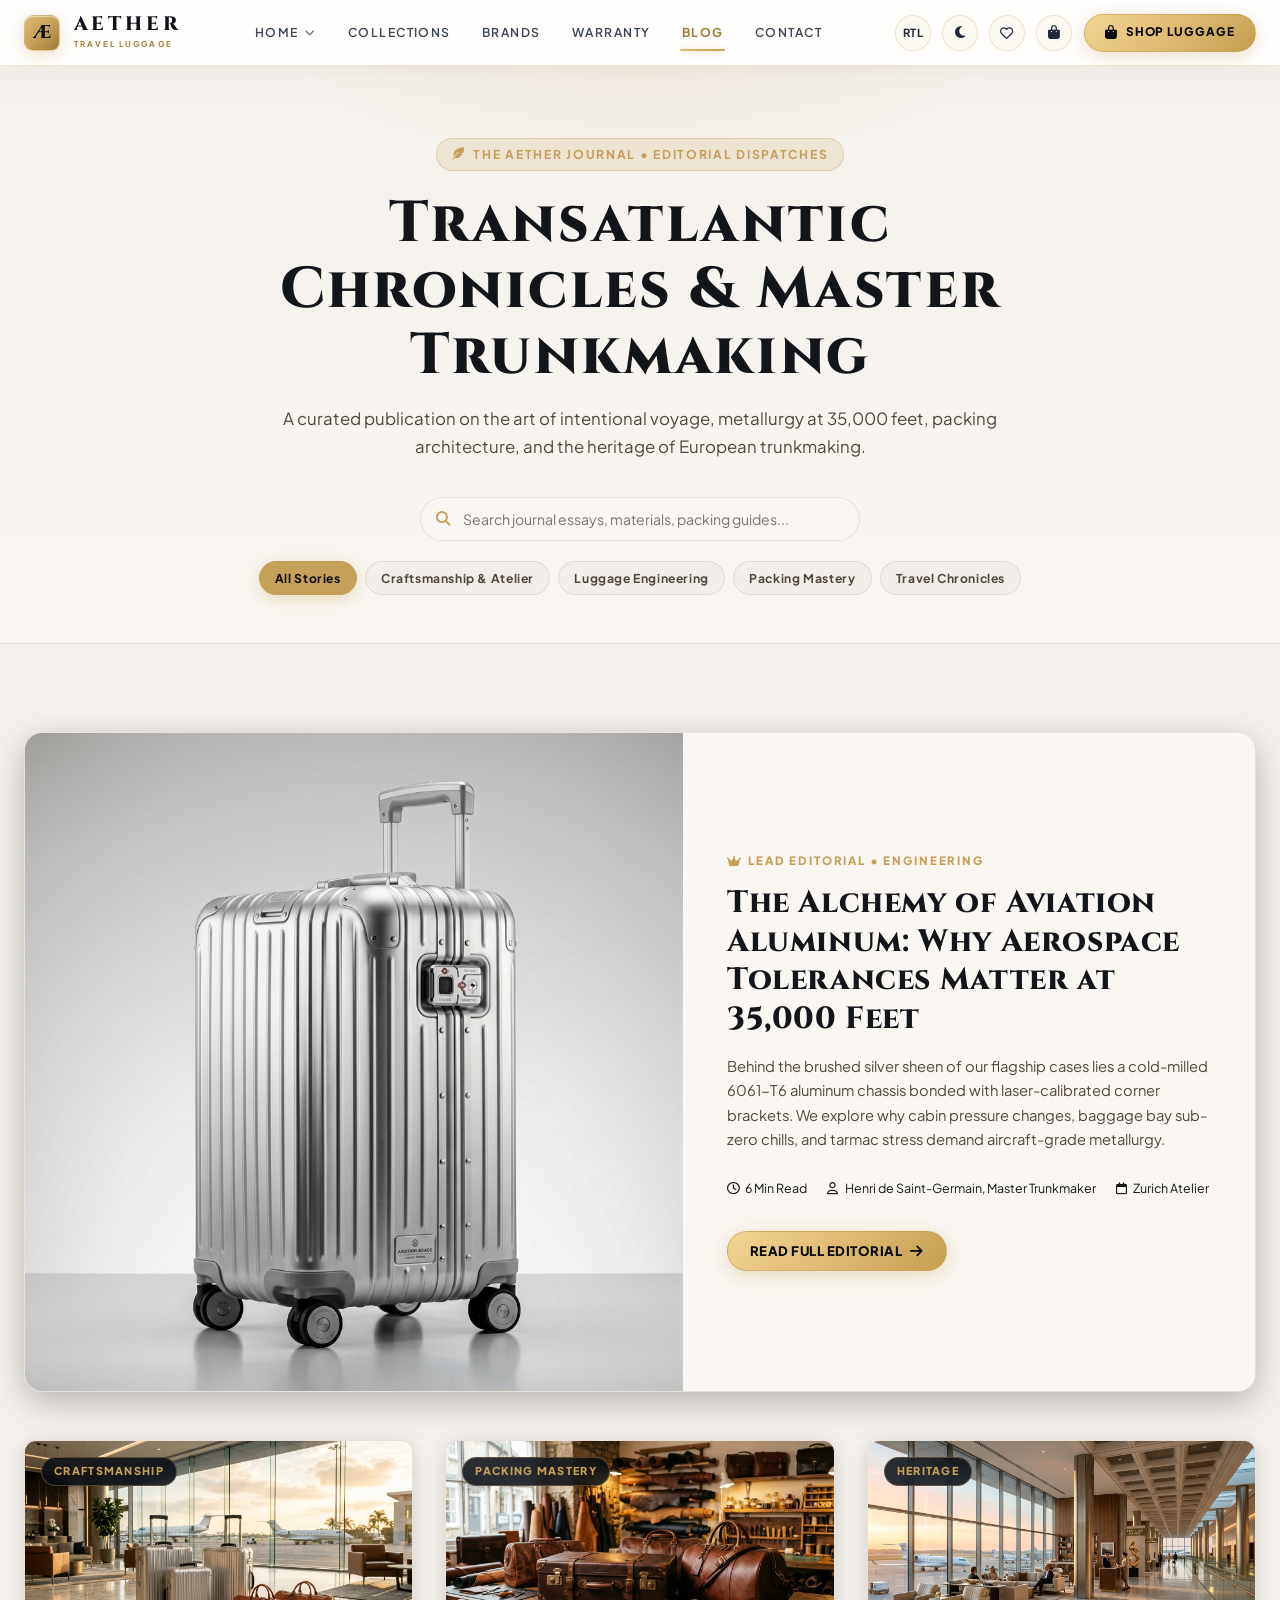
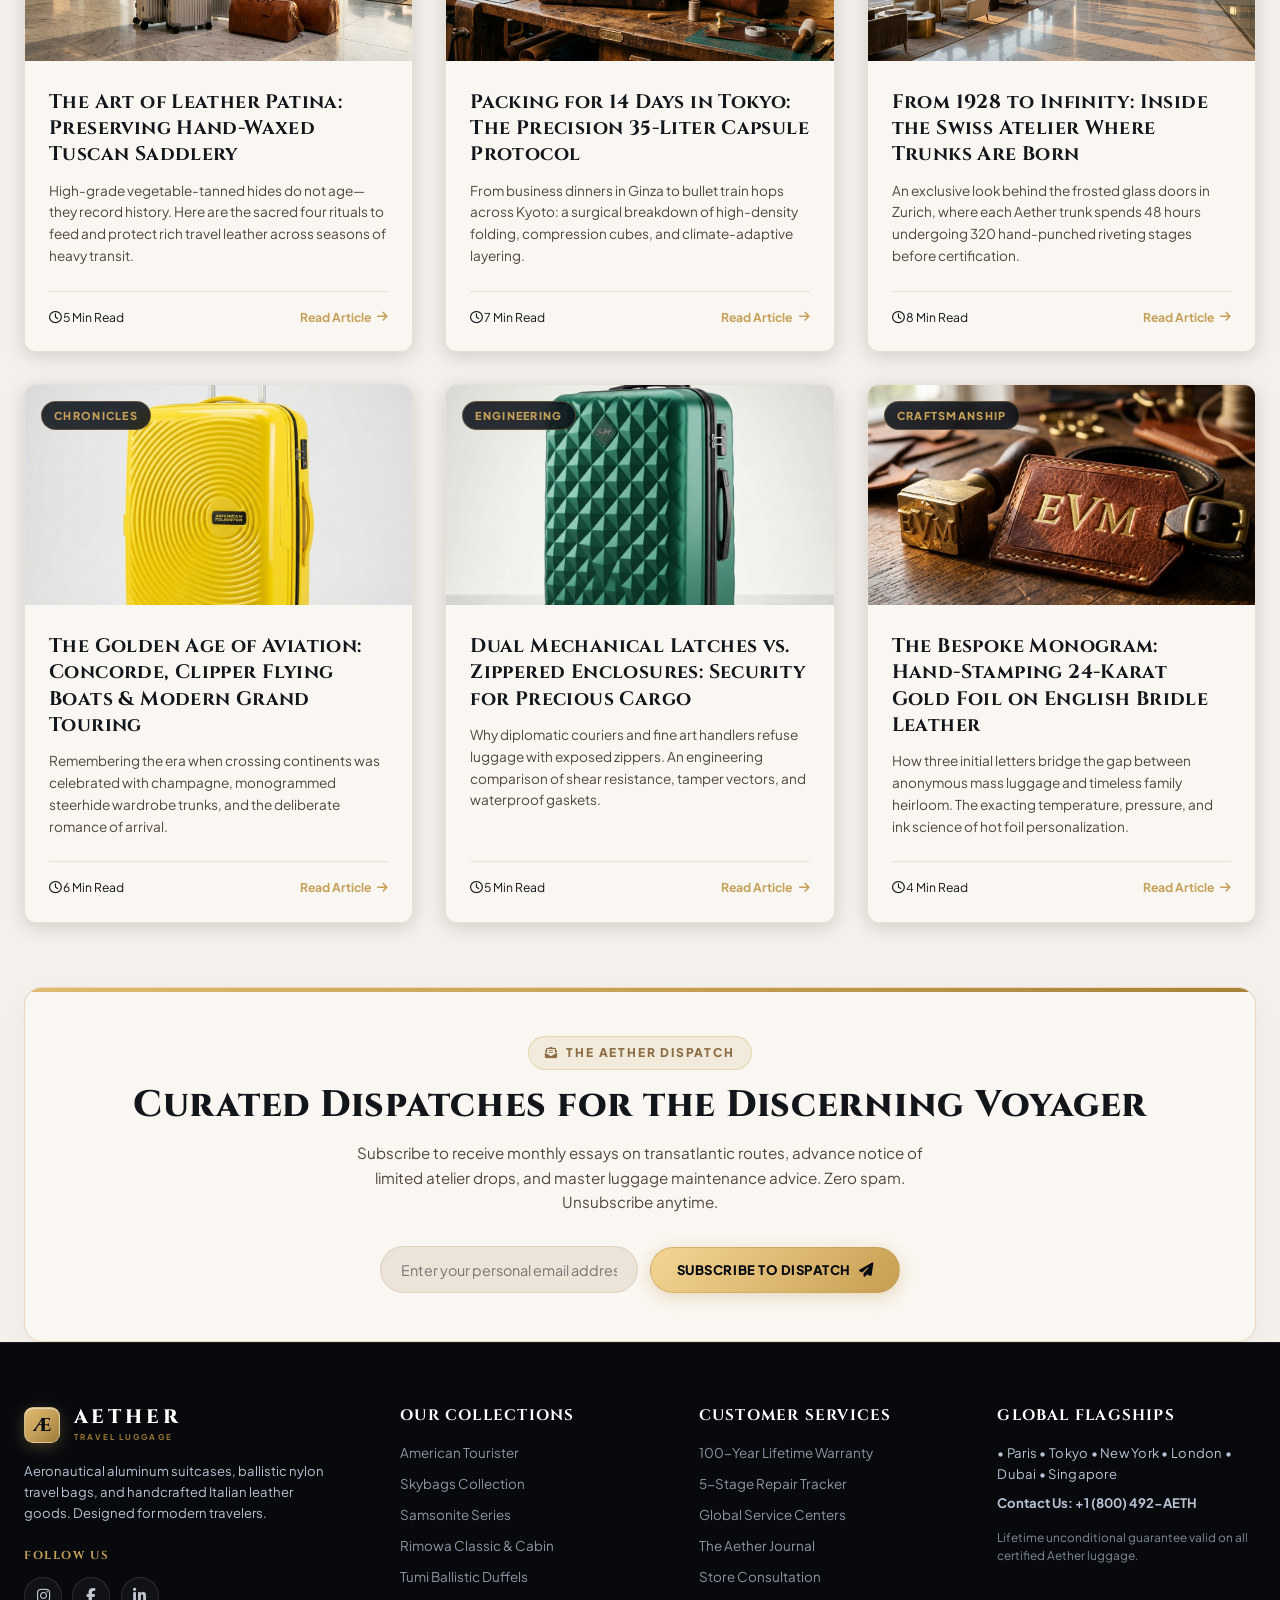
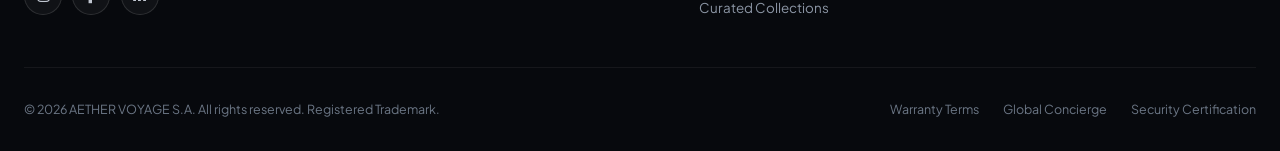
==== commit 1a758b7a: "Changes on slot4 - 2nd has done" ====
--- a/blog.html
+++ b/blog.html
@@ -51,6 +51,7 @@
             border-bottom: 1px solid var(--border-color);
             position: relative;
             overflow: hidden;
+            text-align: center;
         }
 
         .journal-hero-section::before {
@@ -68,6 +69,7 @@
         .journal-header-badge {
             display: inline-flex;
             align-items: center;
+            justify-content: center;
             gap: 0.5rem;
             background: var(--color-gold-glow);
             color: var(--color-gold);
@@ -78,7 +80,7 @@
             font-weight: 700;
             letter-spacing: 0.14em;
             text-transform: uppercase;
-            margin-bottom: 1.25rem;
+            margin: 0 auto 1.25rem;
         }
 
         .journal-hero-title {
@@ -88,8 +90,9 @@
             letter-spacing: 0.04em;
             color: var(--text-primary);
             line-height: 1.15;
-            margin-bottom: 1rem;
+            margin: 0 auto 1rem;
             max-width: 900px;
+            text-align: center;
         }
 
         .journal-hero-subtitle {
@@ -97,17 +100,19 @@
             line-height: 1.65;
             color: var(--text-secondary);
             max-width: 720px;
-            margin-bottom: 2.25rem;
-        }
-
-        /* Search & Filter Bar */
+            margin: 0 auto 2.25rem;
+            text-align: center;
+        }
+
+        /* Search & Filter Bar - Centered Editorial Toolbar */
         .journal-toolbar-row {
             display: flex;
             align-items: center;
-            justify-content: space-between;
-            gap: 1.5rem;
+            justify-content: center;
+            gap: 1.25rem;
             flex-wrap: wrap;
-            margin-top: 1.5rem;
+            margin: 1.5rem auto 0;
+            max-width: 1040px;
         }
 
         .journal-search-wrap {
@@ -157,6 +162,7 @@
         .journal-pills-row {
             display: flex;
             align-items: center;
+            justify-content: center;
             gap: 0.5rem;
             flex-wrap: wrap;
         }
@@ -604,6 +610,85 @@
             }
             .reader-modal-dialog {
                 padding: 2rem 1.5rem;
+            }
+            .journal-toolbar-row {
+                flex-direction: column;
+                align-items: center;
+                gap: 1.25rem;
+                width: 100%;
+            }
+            .journal-search-wrap {
+                width: 100%;
+                max-width: 520px;
+            }
+            .journal-pills-row {
+                justify-content: center;
+                width: 100%;
+            }
+        }
+
+        @media (max-width: 768px) {
+            .journal-hero-section {
+                padding: 3.5rem 0 2.25rem;
+            }
+            .journal-hero-title {
+                font-size: clamp(1.85rem, 5.5vw, 2.5rem);
+            }
+            .journal-hero-subtitle {
+                font-size: 0.98rem;
+                margin-bottom: 1.75rem;
+            }
+            .journal-pills-row {
+                gap: 0.4rem;
+            }
+            .journal-pill-btn {
+                font-size: 0.74rem;
+                padding: 0.45rem 0.85rem;
+            }
+        }
+
+        @media (max-width: 480px) {
+            .journal-hero-section {
+                padding: 2.75rem 0 1.75rem;
+            }
+            .journal-hero-title {
+                font-size: clamp(1.6rem, 6.5vw, 2.1rem);
+                letter-spacing: 0.02em;
+            }
+            .journal-hero-subtitle {
+                font-size: 0.92rem;
+                line-height: 1.6;
+                margin-bottom: 1.5rem;
+            }
+            .journal-search-wrap {
+                width: 100%;
+                max-width: 100%;
+            }
+            .journal-search-input {
+                font-size: 0.82rem;
+                padding: 0.7rem 0.9rem 0.7rem 2.4rem;
+            }
+            [dir="rtl"] .journal-search-input {
+                padding: 0.7rem 2.4rem 0.7rem 0.9rem;
+            }
+            .journal-pills-row {
+                display: flex;
+                flex-wrap: nowrap;
+                overflow-x: auto;
+                justify-content: flex-start;
+                padding: 0.35rem 0.25rem 0.65rem;
+                width: 100%;
+                -webkit-overflow-scrolling: touch;
+                scrollbar-width: none;
+            }
+            .journal-pills-row::-webkit-scrollbar {
+                display: none;
+            }
+            .journal-pill-btn {
+                flex-shrink: 0;
+                white-space: nowrap;
+                font-size: 0.72rem;
+                padding: 0.45rem 0.8rem;
             }
         }
     </style>
--- a/css/style.css
+++ b/css/style.css
@@ -2299,6 +2299,19 @@
 
 @media (max-width: 992px) {
   .hero-actions {
+    justify-content: center;
+  }
+}
+
+@media (max-width: 480px) {
+  .hero-actions {
+    flex-direction: column;
+    width: 100%;
+    gap: 0.75rem;
+  }
+
+  .hero-actions .btn {
+    width: 100%;
     justify-content: center;
   }
 }
@@ -8924,6 +8937,19 @@
   flex-wrap: wrap;
 }
 
+@media (max-width: 480px) {
+  .bespoke-hero-actions {
+    flex-direction: column;
+    width: 100%;
+    gap: 0.75rem;
+  }
+
+  .bespoke-hero-actions .btn {
+    width: 100%;
+    justify-content: center;
+  }
+}
+
 /* Bespoke Studio Workspace */
 .bespoke-studio-section {
   padding: 4.5rem 0 6rem;
